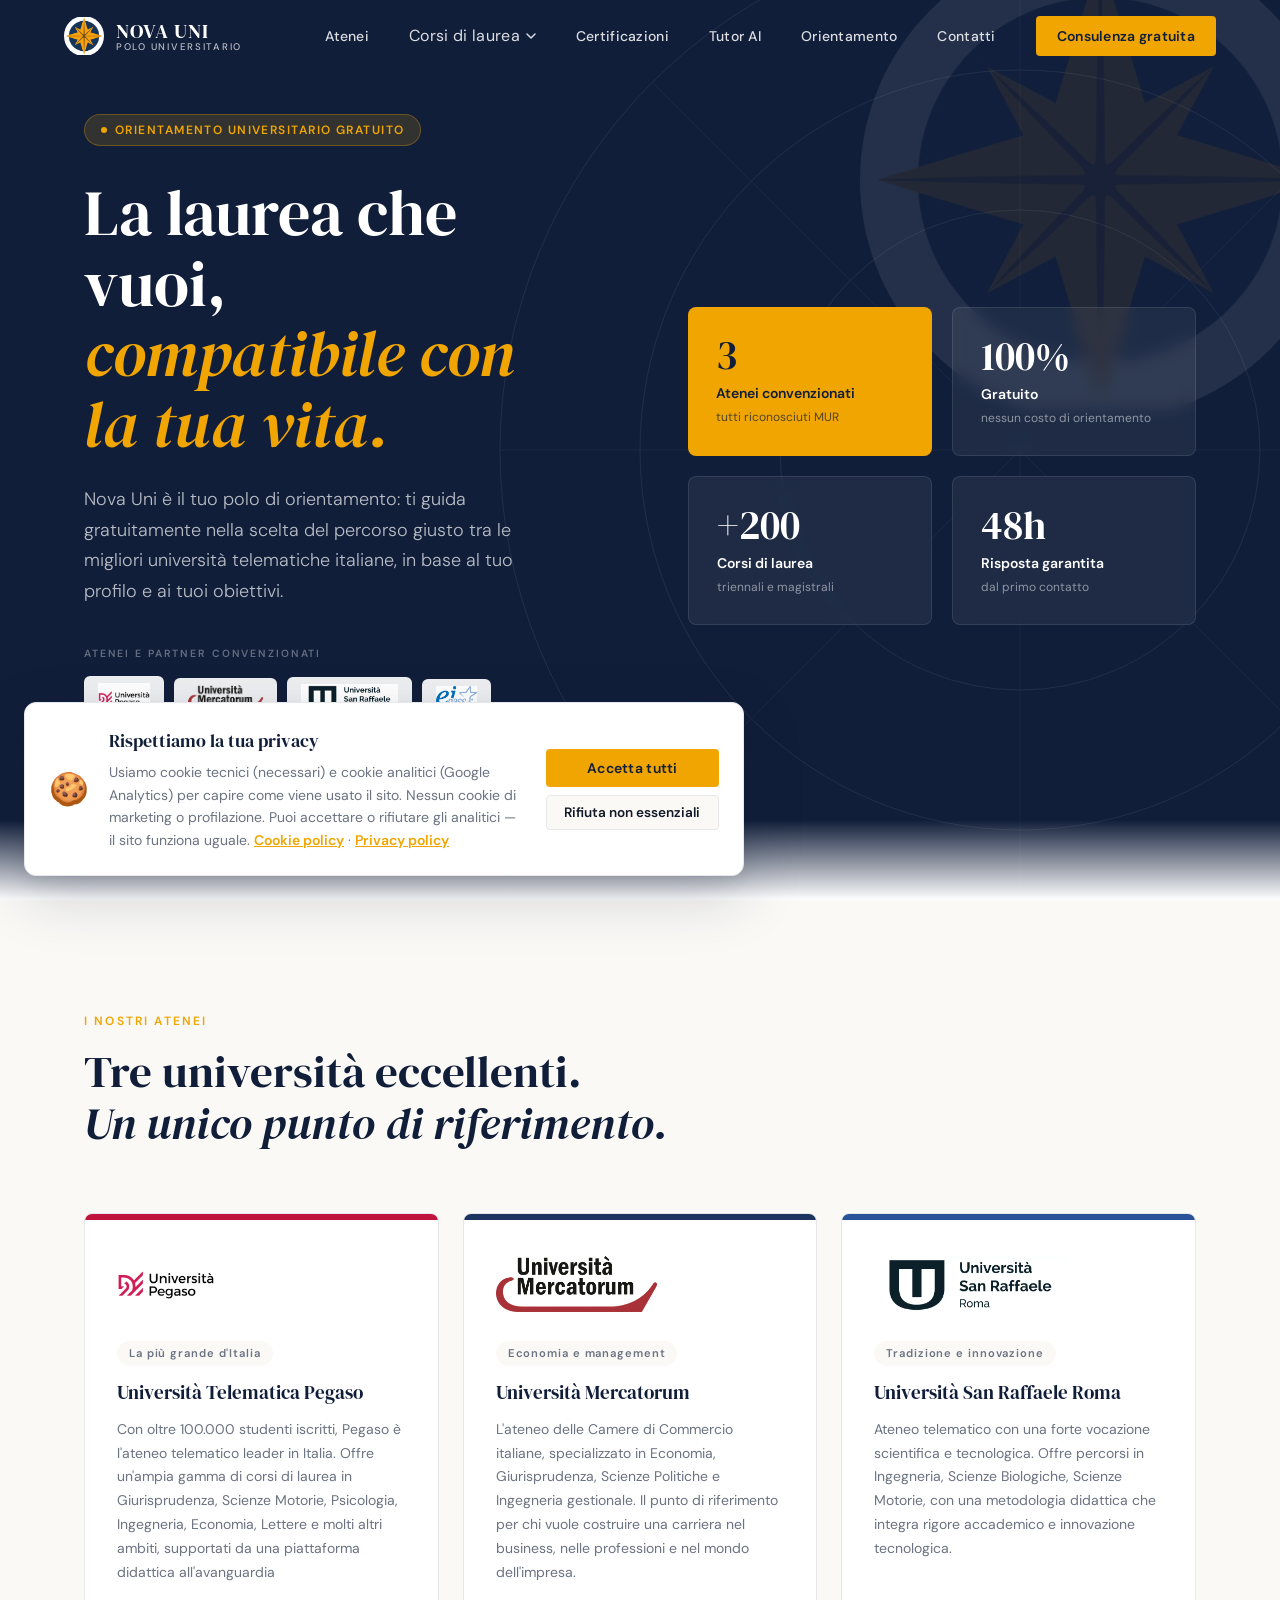
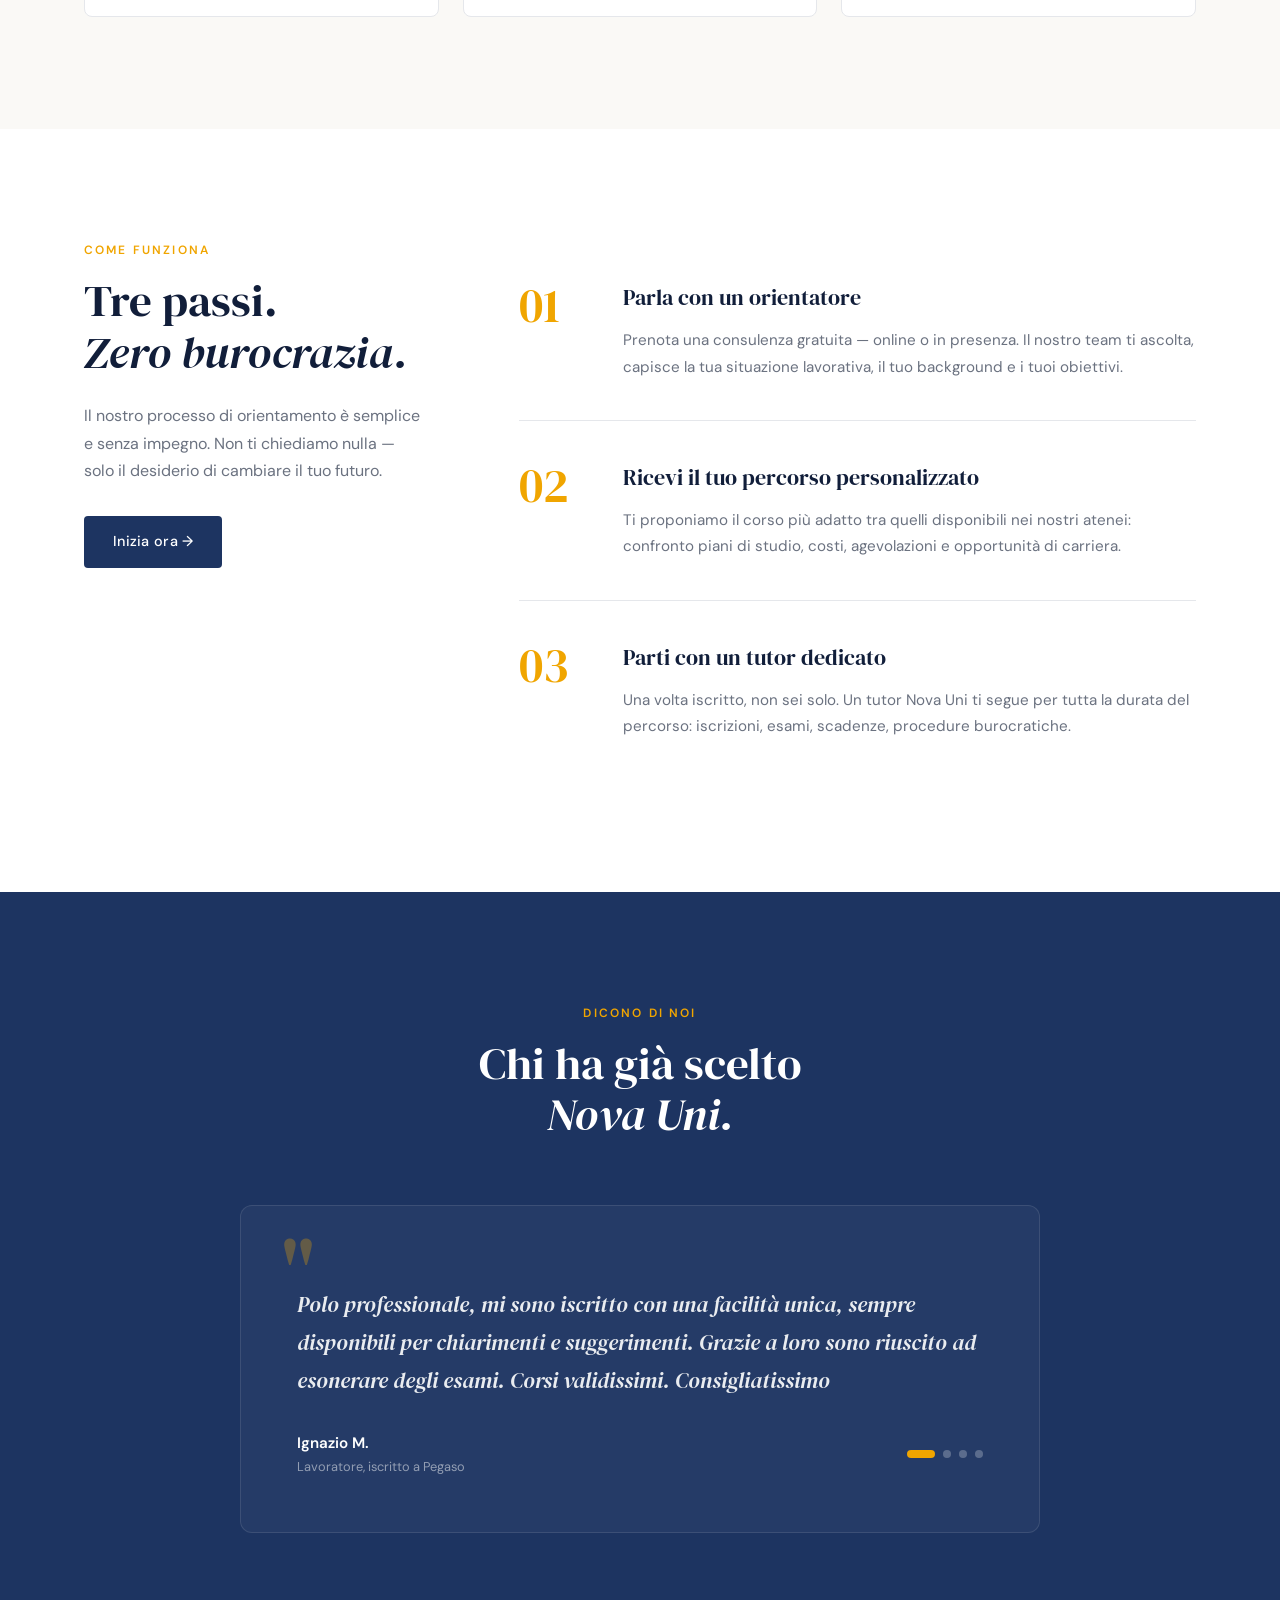
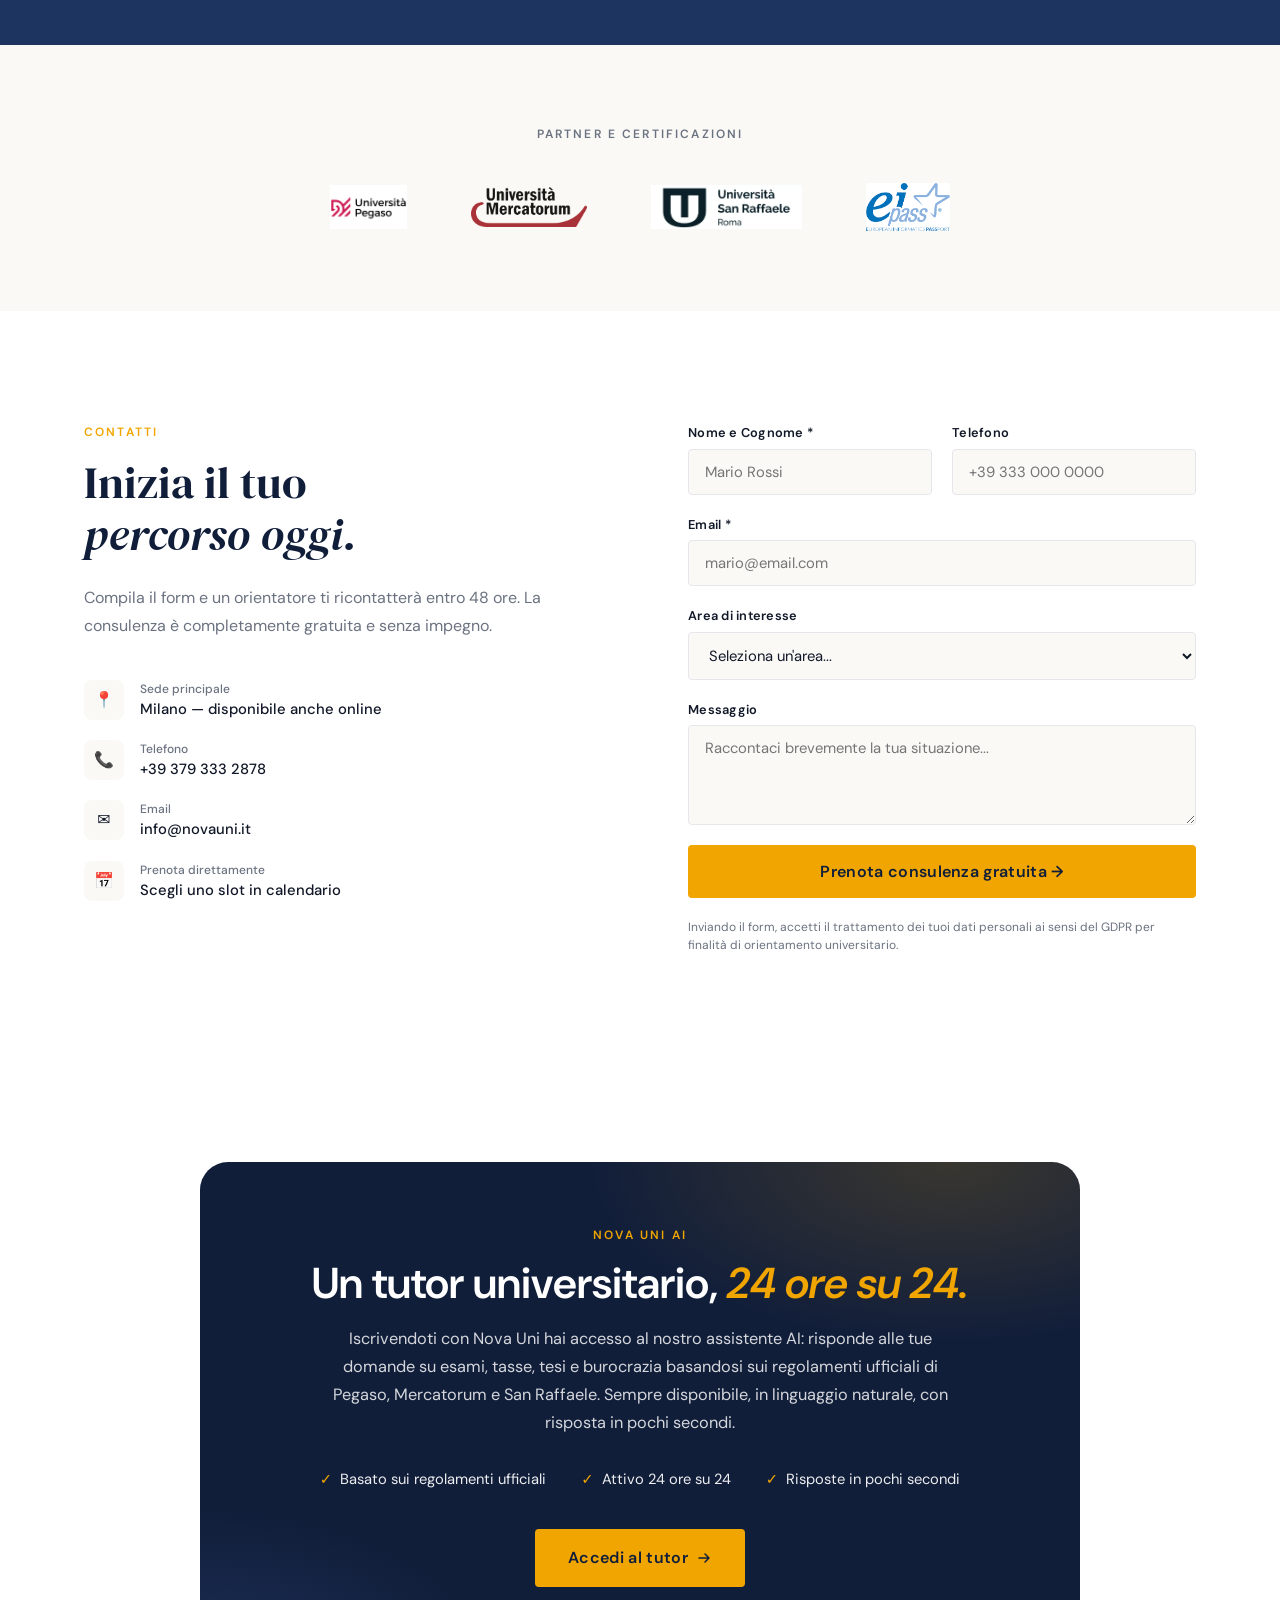
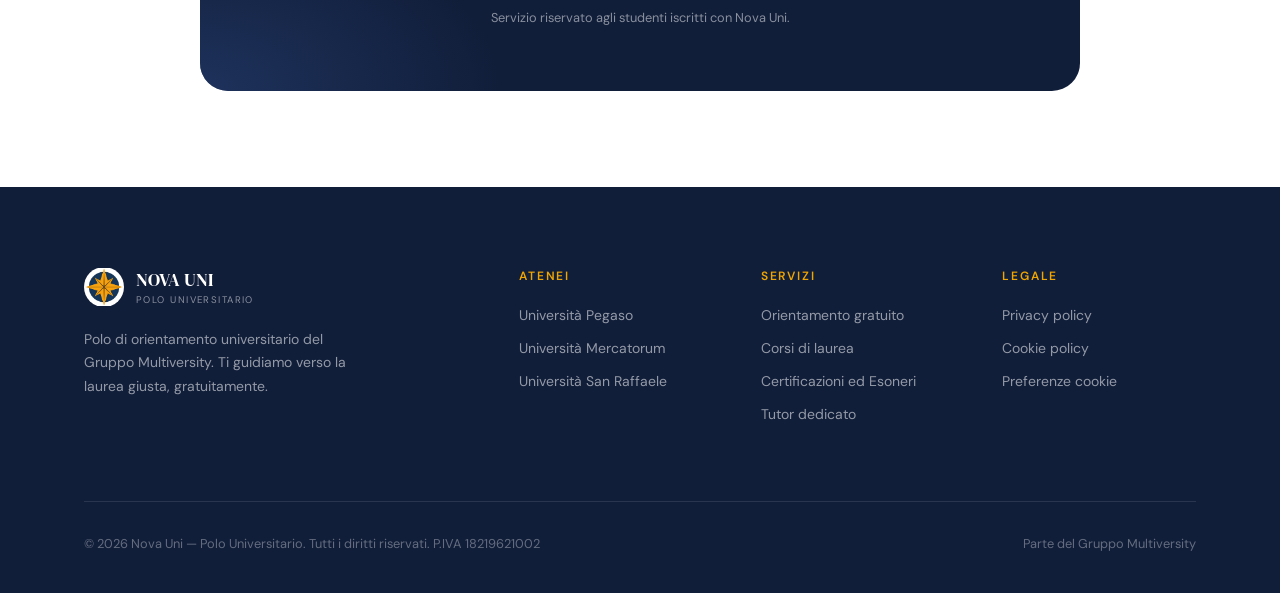
==== index.html @ 5a4e7ea3 "Add files via upload" ====
<!DOCTYPE html>
<html lang="it">
<head>
  <meta charset="UTF-8">
  <meta name="viewport" content="width=device-width, initial-scale=1.0">
  <title>Nova Uni — Polo Universitario | Orientamento Pegaso, Mercatorum, San Raffaele</title>
  <meta name="description" content="Nova Uni è il polo di orientamento universitario gratuito per le università telematiche del gruppo Multiversity: Pegaso, Mercatorum, San Raffaele. Trova il corso di laurea adatto a te.">
  <meta name="keywords" content="orientamento universitario, università telematica, Pegaso, Mercatorum, San Raffaele, laurea online, Multiversity, Nova Uni">
  <meta name="author" content="Nova Uni">

  <meta property="og:title" content="Nova Uni — Polo Universitario">
  <meta property="og:description" content="Orientamento universitario gratuito per le università telematiche Pegaso, Mercatorum e San Raffaele.">
  <meta property="og:image" content="https://novauni.it/assets/logo-novauni.jpg">
  <meta property="og:url" content="https://novauni.it/">
  <meta property="og:type" content="website">
  <meta property="og:locale" content="it_IT">

  <meta name="twitter:card" content="summary_large_image">
  <meta name="twitter:title" content="Nova Uni — Polo Universitario">
  <meta name="twitter:description" content="Orientamento universitario gratuito per le università telematiche del gruppo Multiversity.">
  <meta name="twitter:image" content="https://novauni.it/assets/logo-novauni.jpg">

  <link rel="canonical" href="https://novauni.it/">
  <link rel="icon" type="image/jpeg" href="assets/logo-novauni.jpg">

  <link rel="preconnect" href="https://fonts.googleapis.com">
  <link rel="preconnect" href="https://fonts.gstatic.com" crossorigin>
  <link href="https://fonts.googleapis.com/css2?family=DM+Serif+Display:ital@0;1&family=DM+Sans:ital,opsz,wght@0,9..40,300;0,9..40,400;0,9..40,500;0,9..40,600;1,9..40,400&display=swap" rel="stylesheet">

  <link rel="stylesheet" href="css/style.css">

  <!-- Google Analytics 4 — Consent Mode v2 (default: tutto negato finché l'utente non accetta i cookie) -->
  <script async src="https://www.googletagmanager.com/gtag/js?id=G-ZYQ7B6HPRJ"></script>
  <script>
    window.dataLayer = window.dataLayer || [];
    function gtag(){dataLayer.push(arguments);}
    gtag('consent', 'default', {
      'ad_storage': 'denied',
      'ad_user_data': 'denied',
      'ad_personalization': 'denied',
      'analytics_storage': 'denied',
      'wait_for_update': 500
    });
    gtag('js', new Date());
    gtag('config', 'G-ZYQ7B6HPRJ', { anonymize_ip: true });
  </script>
</head>
<body>

<nav class="navbar" id="navbar" aria-label="Navigazione principale">
  <div class="navbar__inner">
    <a href="#" class="navbar__brand" aria-label="Nova Uni Home">
      <img src="assets/logo-novauni.jpg" alt="" class="navbar__logo">
      <div class="navbar__brand-text">
        <span class="navbar__title">NOVA UNI</span>
        <span class="navbar__subtitle">POLO UNIVERSITARIO</span>
      </div>
    </a>

    <button class="navbar__toggle" id="navbarToggle" aria-label="Apri menu" aria-expanded="false">
      <span></span><span></span><span></span>
    </button>

    <div class="navbar__menu" id="navbarMenu">
      <a href="index.html#atenei" class="navbar__link">Atenei</a>

      <div class="navbar__dropdown" id="navbarDropdown">
        <button class="navbar__link navbar__dropdown-trigger" type="button" aria-expanded="false" aria-haspopup="true">
          Corsi di laurea
          <svg width="10" height="6" viewBox="0 0 10 6" fill="none" aria-hidden="true"><path d="M1 1l4 4 4-4" stroke="currentColor" stroke-width="1.5" stroke-linecap="round" stroke-linejoin="round"/></svg>
        </button>
        <div class="navbar__dropdown-panel" role="menu">
          <div class="navbar__dropdown-cols">
            <div class="navbar__dropdown-col">
              <div class="navbar__dropdown-title">Per Ateneo</div>
              <a href="corsi.html?ateneo=pegaso" role="menuitem">Università Pegaso</a>
              <a href="corsi.html?ateneo=mercatorum" role="menuitem">Università Mercatorum</a>
              <a href="corsi.html?ateneo=sanraffaele" role="menuitem">Università San Raffaele</a>
            </div>
            <div class="navbar__dropdown-col">
              <div class="navbar__dropdown-title">Per Livello</div>
              <a href="corsi.html?livello=triennale" role="menuitem">Lauree Triennali</a>
              <a href="corsi.html?livello=magistrale" role="menuitem">Lauree Magistrali</a>
            </div>
          </div>
          <a href="corsi.html" class="navbar__dropdown-all" role="menuitem">Vedi tutti i corsi →</a>
        </div>
      </div>

      <a href="certificazioni.html" class="navbar__link">Certificazioni</a>
      <a href="https://ai.novauni.it" target="_blank" rel="noopener" class="navbar__link">Tutor AI</a>
      <a href="index.html#come-funziona" class="navbar__link">Orientamento</a>
      <a href="index.html#contatti" class="navbar__link">Contatti</a>
      <a href="https://calendly.com/novauni-formazione/30min" target="_blank" rel="noopener" class="btn btn--gold btn--sm">Consulenza gratuita</a>
    </div>
  </div>
</nav>

<header class="hero">
  <svg class="hero__bg" viewBox="0 0 1440 900" preserveAspectRatio="xMidYMid slice" aria-hidden="true">
    <circle cx="1100" cy="450" r="520" fill="none" stroke="white" stroke-width="1"/>
    <circle cx="1100" cy="450" r="380" fill="none" stroke="white" stroke-width="1"/>
    <circle cx="1100" cy="450" r="240" fill="none" stroke="white" stroke-width="1"/>
    <line x1="1100" y1="0" x2="1100" y2="900" stroke="white" stroke-width="0.5"/>
    <line x1="580" y1="450" x2="1620" y2="450" stroke="white" stroke-width="0.5"/>
    <line x1="733" y1="83" x2="1467" y2="817" stroke="white" stroke-width="0.5"/>
    <line x1="733" y1="817" x2="1467" y2="83" stroke="white" stroke-width="0.5"/>
  </svg>

  <img src="assets/logo-novauni.jpg" alt="" class="hero__watermark" aria-hidden="true">

  <div class="hero__container">
    <div class="hero__left">
      <div class="hero__badge">
        <span class="hero__badge-dot"></span>
        <span>Orientamento Universitario Gratuito</span>
      </div>

      <h1 class="hero__title">
        La laurea che vuoi,<br>
        <em>compatibile con<br>la tua vita.</em>
      </h1>

      <p class="hero__description">
        Nova Uni è il tuo polo di orientamento: ti guida gratuitamente nella scelta del percorso giusto tra le migliori università telematiche italiane, in base al tuo profilo e ai tuoi obiettivi.
      </p>

      <div class="hero__partners">
        <div class="hero__partners-label">Atenei e partner convenzionati</div>
        <div class="hero__partners-list">
          <div class="hero__partner-card"><img src="assets/pegaso.jpg" alt="Università Pegaso" style="height:30px"></div>
          <div class="hero__partner-card"><img src="assets/mercatorum.png" alt="Università Mercatorum" style="height:26px"></div>
          <div class="hero__partner-card"><img src="assets/sanraffaele.png" alt="Università San Raffaele" style="height:28px"></div>
          <div class="hero__partner-card"><img src="assets/eipass.jpg" alt="EIPASS" style="height:24px"></div>
        </div>
      </div>

      <div class="hero__cta-row">
        <a href="https://calendly.com/novauni-formazione/30min" target="_blank" rel="noopener" class="btn btn--gold btn--lg">
          Prenota consulenza gratuita
          <svg width="16" height="16" viewBox="0 0 16 16" fill="none" aria-hidden="true"><path d="M3 8h10M9 4l4 4-4 4" stroke="currentColor" stroke-width="1.5" stroke-linecap="round" stroke-linejoin="round"/></svg>
        </a>
        <a href="#come-funziona" class="btn btn--outline btn--lg">Come funziona</a>
      </div>
    </div>

    <div class="hero__stats">
      <div class="stat stat--featured">
        <div class="stat__num">3</div>
        <div class="stat__label">Atenei convenzionati</div>
        <div class="stat__sub">tutti riconosciuti MUR</div>
      </div>
      <div class="stat">
        <div class="stat__num">100%</div>
        <div class="stat__label">Gratuito</div>
        <div class="stat__sub">nessun costo di orientamento</div>
      </div>
      <div class="stat">
        <div class="stat__num">+200</div>
        <div class="stat__label">Corsi di laurea</div>
        <div class="stat__sub">triennali e magistrali</div>
      </div>
      <div class="stat">
        <div class="stat__num">48h</div>
        <div class="stat__label">Risposta garantita</div>
        <div class="stat__sub">dal primo contatto</div>
      </div>
    </div>
  </div>

  <div class="hero__fade"></div>
</header>

<section class="atenei" id="atenei">
  <div class="container">
    <div class="section__head">
      <div class="section__eyebrow">I NOSTRI ATENEI</div>
      <h2 class="section__title">Tre università eccellenti.<br><em>Un unico punto di riferimento.</em></h2>
    </div>
    <div class="atenei__grid">
      <article class="ateneo-card">
        <div class="ateneo-card__bar" style="background:#c0143c"></div>
        <div class="ateneo-card__body">
          <div class="ateneo-card__logo"><img src="assets/pegaso.jpg" alt="Logo Università Pegaso"></div>
          <span class="ateneo-card__tag">La più grande d'Italia</span>
          <h3 class="ateneo-card__name">Università Telematica Pegaso</h3>
          <p class="ateneo-card__desc">Con oltre 100.000 studenti iscritti, Pegaso è l'ateneo telematico leader in Italia. Offre un'ampia gamma di corsi di laurea in Giurisprudenza, Scienze Motorie, Psicologia, Ingegneria, Economia, Lettere e molti altri ambiti, supportati da una piattaforma didattica all'avanguardia</p>
        </div>
      </article>

      <article class="ateneo-card">
        <div class="ateneo-card__bar" style="background:#1d3461"></div>
        <div class="ateneo-card__body">
          <div class="ateneo-card__logo"><img src="assets/mercatorum.png" alt="Logo Università Mercatorum"></div>
          <span class="ateneo-card__tag">Economia e management</span>
          <h3 class="ateneo-card__name">Università Mercatorum</h3>
          <p class="ateneo-card__desc">L'ateneo delle Camere di Commercio italiane, specializzato in Economia, Giurisprudenza, Scienze Politiche e Ingegneria gestionale. Il punto di riferimento per chi vuole costruire una carriera nel business, nelle professioni e nel mondo dell'impresa.</p>
        </div>
      </article>

      <article class="ateneo-card">
        <div class="ateneo-card__bar" style="background:#2a5298"></div>
        <div class="ateneo-card__body">
          <div class="ateneo-card__logo"><img src="assets/sanraffaele.png" alt="Logo Università San Raffaele"></div>
          <span class="ateneo-card__tag">Tradizione e innovazione</span>
          <h3 class="ateneo-card__name">Università San Raffaele Roma</h3>
          <p class="ateneo-card__desc">Ateneo telematico con una forte vocazione scientifica e tecnologica. Offre percorsi in Ingegneria, Scienze Biologiche, Scienze Motorie, con una metodologia didattica che integra rigore accademico e innovazione tecnologica.</p>
        </div>
      </article>
    </div>
  </div>
</section>

<section class="how" id="come-funziona">
  <div class="container">
    <div class="how__grid">
      <div class="how__intro">
        <div class="section__eyebrow">COME FUNZIONA</div>
        <h2 class="section__title">Tre passi.<br><em>Zero burocrazia.</em></h2>
        <p class="how__lead">Il nostro processo di orientamento è semplice e senza impegno. Non ti chiediamo nulla — solo il desiderio di cambiare il tuo futuro.</p>
        <a href="https://calendly.com/novauni-formazione/30min" target="_blank" rel="noopener" class="btn btn--navy">Inizia ora →</a>
      </div>

      <div class="how__steps">
        <div class="how__step">
          <div class="how__step-num">01</div>
          <div class="how__step-body">
            <h3 class="how__step-title">Parla con un orientatore</h3>
            <p class="how__step-desc">Prenota una consulenza gratuita — online o in presenza. Il nostro team ti ascolta, capisce la tua situazione lavorativa, il tuo background e i tuoi obiettivi.</p>
          </div>
        </div>
        <div class="how__step">
          <div class="how__step-num">02</div>
          <div class="how__step-body">
            <h3 class="how__step-title">Ricevi il tuo percorso personalizzato</h3>
            <p class="how__step-desc">Ti proponiamo il corso più adatto tra quelli disponibili nei nostri atenei: confronto piani di studio, costi, agevolazioni e opportunità di carriera.</p>
          </div>
        </div>
        <div class="how__step">
          <div class="how__step-num">03</div>
          <div class="how__step-body">
            <h3 class="how__step-title">Parti con un tutor dedicato</h3>
            <p class="how__step-desc">Una volta iscritto, non sei solo. Un tutor Nova Uni ti segue per tutta la durata del percorso: iscrizioni, esami, scadenze, procedure burocratiche.</p>
          </div>
        </div>
      </div>
    </div>
  </div>
</section>

<section class="testimonials">
  <div class="container">
    <div class="section__head section__head--center">
      <div class="section__eyebrow">DICONO DI NOI</div>
      <h2 class="section__title section__title--light">Chi ha già scelto<br><em>Nova Uni.</em></h2>
    </div>

    <div class="testimonial" id="testimonial">
      <div class="testimonial__quote">"</div>
      <p class="testimonial__text" id="testiText">Polo professionale, mi sono iscritto con una facilità unica, sempre disponibili per chiarimenti e suggerimenti. Grazie a loro sono riuscito ad esonerare degli esami. Corsi validissimi. Consigliatissimo</p>
      <div class="testimonial__footer">
        <div>
          <div class="testimonial__author" id="testiAuthor">Ignazio M.</div>
          <div class="testimonial__role" id="testiRole">Lavoratore, iscritto a Pegaso</div>
        </div>
        <div class="testimonial__dots" id="testiDots">
          <button class="testimonial__dot testimonial__dot--active" data-idx="0" aria-label="Testimonianza 1"></button>
          <button class="testimonial__dot" data-idx="1" aria-label="Testimonianza 2"></button>
          <button class="testimonial__dot" data-idx="2" aria-label="Testimonianza 3"></button>
          <button class="testimonial__dot" data-idx="3" aria-label="Testimonianza 4"></button>
        </div>
      </div>
    </div>
  </div>
</section>

<section class="partners">
  <div class="container">
    <div class="partners__label">PARTNER E CERTIFICAZIONI</div>
    <div class="partners__list">
      <div class="partners__item"><img src="assets/pegaso.jpg" alt="Università Pegaso" style="height:44px"></div>
      <div class="partners__item"><img src="assets/mercatorum.png" alt="Università Mercatorum" style="height:40px"></div>
      <div class="partners__item"><img src="assets/sanraffaele.png" alt="Università San Raffaele" style="height:44px"></div>
      <div class="partners__item"><img src="assets/eipass.jpg" alt="EIPASS" style="height:48px"></div>
    </div>
  </div>
</section>

<section class="contact" id="contatti">
  <div class="container">
    <div class="contact__grid">
      <div class="contact__info">
        <div class="section__eyebrow">CONTATTI</div>
        <h2 class="section__title">Inizia il tuo<br><em>percorso oggi.</em></h2>
        <p class="contact__lead">Compila il form e un orientatore ti ricontatterà entro 48 ore. La consulenza è completamente gratuita e senza impegno.</p>

        <div class="contact__items">
          <div class="contact__item">
            <div class="contact__icon">📍</div>
            <div>
              <div class="contact__item-label">Sede principale</div>
              <div class="contact__item-val">Milano — disponibile anche online</div>
            </div>
          </div>
          <div class="contact__item">
            <div class="contact__icon">📞</div>
            <div>
              <div class="contact__item-label">Telefono</div>
              <div class="contact__item-val">+39 379 333 2878</div>
            </div>
          </div>
          <div class="contact__item">
            <div class="contact__icon">✉️</div>
            <div>
              <div class="contact__item-label">Email</div>
              <div class="contact__item-val"><a href="mailto:info@novauni.it">info@novauni.it</a></div>
            </div>
          </div>
          <div class="contact__item">
            <div class="contact__icon">📅</div>
            <div>
              <div class="contact__item-label">Prenota direttamente</div>
              <div class="contact__item-val"><a href="https://calendly.com/novauni-formazione/30min" target="_blank" rel="noopener">Scegli uno slot in calendario</a></div>
            </div>
          </div>
        </div>
      </div>

      <div class="contact__form-wrap">
        <form id="contactForm" class="form" action="https://api.web3forms.com/submit" method="POST">
          <input type="hidden" name="access_key" value="ffd75ed9-3d93-484d-8637-f103afc93074">
          <input type="hidden" name="subject" value="Nuova richiesta orientamento — novauni.it">
          <input type="hidden" name="from_name" value="Sito Nova Uni">
          <input type="checkbox" name="botcheck" style="display:none" tabindex="-1" autocomplete="off">

          <div class="form__row">
            <div class="form__field">
              <label class="form__label" for="f-nome">Nome e Cognome *</label>
              <input id="f-nome" class="form__input" type="text" name="nome" required placeholder="Mario Rossi">
            </div>
            <div class="form__field">
              <label class="form__label" for="f-tel">Telefono</label>
              <input id="f-tel" class="form__input" type="tel" name="telefono" placeholder="+39 333 000 0000">
            </div>
          </div>

          <div class="form__field">
            <label class="form__label" for="f-email">Email *</label>
            <input id="f-email" class="form__input" type="email" name="email" required placeholder="mario@email.com">
          </div>

          <div class="form__field">
            <label class="form__label" for="f-area">Area di interesse</label>
            <select id="f-area" class="form__input" name="area_interesse">
              <option value="">Seleziona un'area...</option>
              <option>Giurisprudenza</option>
              <option>Economia e Management</option>
              <option>Psicologia</option>
              <option>Scienze Motorie</option>
              <option>Ingegneria</option>
              <option>Scienze dell'Educazione</option>
              <option>Non ho ancora deciso</option>
            </select>
          </div>

          <div class="form__field">
            <label class="form__label" for="f-msg">Messaggio</label>
            <textarea id="f-msg" class="form__input form__textarea" name="messaggio" placeholder="Raccontaci brevemente la tua situazione..."></textarea>
          </div>

          <button type="submit" class="form__submit btn btn--gold btn--lg" id="formSubmit">
            <span class="form__submit-label">Prenota consulenza gratuita →</span>
            <span class="form__submit-spinner" hidden>Invio in corso...</span>
          </button>

          <p class="form__legal">Inviando il form, accetti il trattamento dei tuoi dati personali ai sensi del GDPR per finalità di orientamento universitario.</p>
        </form>

        <div class="form__success" id="formSuccess" hidden>
          <div class="form__success-icon">✓</div>
          <h3 class="form__success-title">Richiesta inviata!</h3>
          <p class="form__success-text">Ti contatteremo entro 48 ore lavorative per fissare la tua consulenza gratuita.</p>
        </div>

        <div class="form__error" id="formError" hidden>
          <p>Si è verificato un problema nell'invio. Riprova oppure scrivici a <a href="mailto:info@novauni.it">info@novauni.it</a>.</p>
        </div>
      </div>
    </div>
  </div>
</section>

<!-- ===== Sezione Tutor AI ===== -->
<style>
  .ai-tutor { padding: 6rem 0; background: var(--white); }
  .ai-tutor__box {
    background: var(--navy-dark);
    border-radius: 28px;
    padding: 4rem 3rem;
    text-align: center;
    color: #fff;
    max-width: 880px;
    margin: 0 auto;
    position: relative;
    overflow: hidden;
  }
  .ai-tutor__box::before {
    content: "";
    position: absolute; inset: 0;
    background:
      radial-gradient(600px 300px at 85% 0%, rgba(240,165,0,0.18), transparent 60%),
      radial-gradient(500px 300px at 0% 100%, rgba(38,63,114,0.6), transparent 60%);
    pointer-events: none;
  }
  .ai-tutor__box > * { position: relative; z-index: 1; }
  .ai-tutor__box .section__eyebrow { color: var(--gold); }
  .ai-tutor__title {
    font-size: clamp(1.9rem, 4vw, 2.7rem);
    line-height: 1.1;
    margin: 0.6rem 0 1.1rem;
    color: #fff;
    font-weight: 600;
  }
  .ai-tutor__title em { color: var(--gold); font-style: italic; }
  .ai-tutor__lead {
    color: rgba(255,255,255,0.82);
    max-width: 620px;
    margin: 0 auto 2rem;
    line-height: 1.7;
    font-size: 1.02rem;
  }
  .ai-tutor__features {
    display: flex; gap: 1.2rem 2.2rem;
    justify-content: center; flex-wrap: wrap;
    margin-bottom: 2.4rem;
  }
  .ai-tutor__feature {
    color: rgba(255,255,255,0.92);
    font-size: 0.92rem;
    display: inline-flex; align-items: center; gap: 0.5rem;
  }
  .ai-tutor__feature span { color: var(--gold); font-weight: 700; }
  .ai-tutor__note { margin-top: 1.3rem; font-size: 0.8rem; color: rgba(255,255,255,0.5); }
  @media (max-width: 600px) {
    .ai-tutor { padding: 4rem 0; }
    .ai-tutor__box { padding: 2.6rem 1.5rem; }
  }
</style>
<section class="ai-tutor" id="tutor-ai">
  <div class="container">
    <div class="ai-tutor__box">
      <div class="section__eyebrow">NOVA UNI AI</div>
      <h2 class="ai-tutor__title">Un tutor universitario, <em>24 ore su 24.</em></h2>
      <p class="ai-tutor__lead">
        Iscrivendoti con Nova Uni hai accesso al nostro assistente AI: risponde alle tue domande
        su esami, tasse, tesi e burocrazia basandosi sui regolamenti ufficiali di Pegaso,
        Mercatorum e San Raffaele. Sempre disponibile, in linguaggio naturale, con risposta in pochi secondi.
      </p>
      <div class="ai-tutor__features">
        <div class="ai-tutor__feature"><span>✓</span> Basato sui regolamenti ufficiali</div>
        <div class="ai-tutor__feature"><span>✓</span> Attivo 24 ore su 24</div>
        <div class="ai-tutor__feature"><span>✓</span> Risposte in pochi secondi</div>
      </div>
      <a href="https://ai.novauni.it" target="_blank" rel="noopener" class="btn btn--gold btn--lg">
        Accedi al tutor
        <svg width="16" height="16" viewBox="0 0 16 16" fill="none" aria-hidden="true"><path d="M3 8h10M9 4l4 4-4 4" stroke="currentColor" stroke-width="1.5" stroke-linecap="round" stroke-linejoin="round"/></svg>
      </a>
      <p class="ai-tutor__note">Servizio riservato agli studenti iscritti con Nova Uni.</p>
    </div>
  </div>
</section>

<footer class="footer">
  <div class="container">
    <div class="footer__grid">
      <div class="footer__brand">
        <div class="footer__brand-row">
          <img src="assets/logo-novauni.jpg" alt="" class="footer__logo">
          <div>
            <div class="footer__brand-title">NOVA UNI</div>
            <div class="footer__brand-sub">POLO UNIVERSITARIO</div>
          </div>
        </div>
        <p class="footer__tagline">Polo di orientamento universitario del Gruppo Multiversity. Ti guidiamo verso la laurea giusta, gratuitamente.</p>
      </div>

      <div class="footer__col">
        <div class="footer__col-title">Atenei</div>
        <a href="#" class="footer__link">Università Pegaso</a>
        <a href="#" class="footer__link">Università Mercatorum</a>
        <a href="#" class="footer__link">Università San Raffaele</a>
      </div>

      <div class="footer__col">
        <div class="footer__col-title">Servizi</div>
        <a href="#come-funziona" class="footer__link">Orientamento gratuito</a>
        <a href="corsi.html" class="footer__link">Corsi di laurea</a>
        <a href="certificazioni.html" class="footer__link">Certificazioni ed Esoneri</a>
        <a href="#come-funziona" class="footer__link">Tutor dedicato</a>
      </div>

      <div class="footer__col">
        <div class="footer__col-title">Legale</div>
        <a href="privacy.html" class="footer__link">Privacy policy</a>
        <a href="cookie.html" class="footer__link">Cookie policy</a>
        <a href="#" class="footer__link" data-cc-open>Preferenze cookie</a>
      </div>
    </div>

    <div class="footer__bottom">
      <p>© 2026 Nova Uni — Polo Universitario. Tutti i diritti riservati. P.IVA 18219621002</p>
      <p>Parte del Gruppo Multiversity</p>
    </div>
  </div>
</footer>

<!-- Cookie Banner -->
<div class="cookie-banner" id="cookieBanner" hidden>
  <div class="cookie-banner__inner">
    <div class="cookie-banner__icon" aria-hidden="true">🍪</div>
    <div class="cookie-banner__content">
      <h3>Rispettiamo la tua privacy</h3>
      <p>Usiamo cookie tecnici (necessari) e cookie analitici (Google Analytics) per capire come viene usato il sito. Nessun cookie di marketing o profilazione. Puoi accettare o rifiutare gli analitici — il sito funziona uguale. <a href="cookie.html">Cookie policy</a> · <a href="privacy.html">Privacy policy</a></p>
    </div>
    <div class="cookie-banner__actions">
      <button class="btn btn--gold btn--sm" id="cc-accept" type="button">Accetta tutti</button>
      <button class="cc-btn-reject" id="cc-reject" type="button">Rifiuta non essenziali</button>
    </div>
  </div>
</div>

<a href="https://wa.me/393793332878" target="_blank" rel="noopener" class="whatsapp-fab" aria-label="Scrivici su WhatsApp">
  <svg viewBox="0 0 32 32" width="30" height="30" fill="currentColor" aria-hidden="true">
    <path d="M16.001 3C9.373 3 4 8.373 4 15c0 2.354.682 4.547 1.85 6.395L4 28l6.781-1.78A11.948 11.948 0 0 0 16 27c6.627 0 12-5.373 12-12S22.628 3 16.001 3zm0 21.818c-1.881 0-3.65-.516-5.166-1.41l-.37-.218-4.024 1.054 1.075-3.93-.241-.405A9.819 9.819 0 0 1 6.182 15c0-5.422 4.398-9.818 9.819-9.818 5.422 0 9.819 4.396 9.819 9.818s-4.397 9.818-9.819 9.818zm5.391-7.359c-.296-.148-1.749-.864-2.022-.964-.272-.099-.469-.149-.665.149-.198.296-.762.964-.935 1.163-.173.197-.346.222-.643.074-.296-.148-1.249-.461-2.378-1.467-.879-.784-1.471-1.751-1.643-2.047-.173-.297-.018-.457.13-.605.134-.133.296-.346.444-.519.148-.173.198-.296.297-.494.099-.198.05-.371-.025-.519-.074-.149-.665-1.604-.911-2.198-.241-.578-.487-.499-.665-.508l-.567-.011c-.198 0-.519.074-.79.371-.272.297-1.038 1.014-1.038 2.473 0 1.46 1.062 2.871 1.21 3.07.149.198 2.092 3.196 5.071 4.481 2.225.961 3.085.92 3.638.835.553-.087 1.749-.715 1.997-1.405.247-.69.247-1.282.173-1.405-.074-.124-.272-.198-.568-.346z"/>
  </svg>
  <span class="whatsapp-fab__label">Scrivici su WhatsApp</span>
</a>

<script src="js/cookie-consent.js"></script>
<script src="js/main.js"></script>
</body>
</html>
---- css/style.css ----
/* ==========================================================================
   Nova Uni — Polo Universitario
   ========================================================================== */

:root {
  --navy: #1d3461;
  --navy-dark: #111e3a;
  --navy-light: #263f72;
  --gold: #f0a500;
  --gold-light: #f7c44a;
  --cream: #faf9f6;
  --white: #ffffff;
  --text: #111827;
  --text-muted: #6b7280;
  --border: #e5e7eb;
  --serif: 'DM Serif Display', Georgia, serif;
  --sans: 'DM Sans', system-ui, -apple-system, sans-serif;
  --max-w: 1240px;
  --pad-x: clamp(1.5rem, 5vw, 4rem);
}

/* Reset */
*, *::before, *::after { box-sizing: border-box; margin: 0; padding: 0; }
html { scroll-behavior: smooth; }
body {
  font-family: var(--sans);
  background: var(--white);
  color: var(--text);
  -webkit-font-smoothing: antialiased;
  overflow-x: hidden;
  line-height: 1.5;
}
img { max-width: 100%; display: block; }
a { text-decoration: none; color: inherit; }
button { font-family: inherit; cursor: pointer; border: none; background: none; }

.container {
  max-width: var(--max-w);
  margin: 0 auto;
  padding: 0 var(--pad-x);
}

/* ==========================================================================
   Buttons
   ========================================================================== */
.btn {
  display: inline-flex;
  align-items: center;
  gap: 8px;
  border-radius: 4px;
  font-family: var(--sans);
  font-weight: 600;
  letter-spacing: 0.02em;
  transition: background 0.2s ease, transform 0.15s ease, color 0.2s ease, border-color 0.2s ease;
  cursor: pointer;
  border: 1px solid transparent;
}
.btn--sm { font-size: 0.875rem; padding: 0.55rem 1.25rem; }
.btn--lg { font-size: 1rem; padding: 1rem 2rem; }
.btn--gold { background: var(--gold); color: var(--navy-dark); }
.btn--gold:hover { background: var(--gold-light); transform: translateY(-1px); }
.btn--outline {
  border-color: rgba(255,255,255,0.3);
  color: rgba(255,255,255,0.85);
  font-weight: 400;
  padding: 1rem 1.75rem;
}
.btn--outline:hover { border-color: rgba(255,255,255,0.6); color: white; }
.btn--navy { background: var(--navy); color: white; padding: 0.875rem 1.75rem; font-size: 0.9rem; font-weight: 500; }
.btn--navy:hover { background: var(--navy-light); }

/* ==========================================================================
   Navbar
   ========================================================================== */
.navbar {
  position: fixed;
  top: 0; left: 0; right: 0;
  z-index: 100;
  background: transparent;
  transition: background 0.35s ease, border-color 0.35s ease, backdrop-filter 0.35s ease;
  padding: 0 var(--pad-x);
  border-bottom: 1px solid transparent;
}
.navbar.is-scrolled {
  background: rgba(255,255,255,0.97);
  backdrop-filter: blur(12px);
  -webkit-backdrop-filter: blur(12px);
  border-bottom-color: var(--border);
}
.navbar__inner {
  max-width: var(--max-w);
  margin: 0 auto;
  display: flex;
  align-items: center;
  justify-content: space-between;
  height: 72px;
}
.navbar__brand {
  display: flex;
  align-items: center;
  gap: 12px;
}
.navbar__logo {
  width: 40px; height: 40px;
  object-fit: contain;
  border-radius: 50%;
}
.navbar__brand-text {
  display: flex;
  flex-direction: column;
  line-height: 1.1;
}
.navbar__title {
  font-family: var(--serif);
  font-size: 1.25rem;
  color: white;
  letter-spacing: 0.05em;
  transition: color 0.35s ease;
}
.navbar__subtitle {
  font-family: var(--sans);
  font-size: 0.6rem;
  font-weight: 500;
  color: rgba(255,255,255,0.7);
  letter-spacing: 0.18em;
  text-transform: uppercase;
  transition: color 0.35s ease;
}
.navbar.is-scrolled .navbar__title { color: var(--navy); }
.navbar.is-scrolled .navbar__subtitle { color: var(--text-muted); }

.navbar__menu {
  display: flex;
  align-items: center;
  gap: 2.5rem;
}
.navbar__link {
  font-family: var(--sans);
  font-size: 0.875rem;
  font-weight: 500;
  color: rgba(255,255,255,0.85);
  letter-spacing: 0.02em;
  transition: color 0.2s ease;
}
.navbar__link:hover { color: var(--gold); }
.navbar.is-scrolled .navbar__link { color: var(--text); }
.navbar.is-scrolled .navbar__link:hover { color: var(--gold); }

.navbar__toggle {
  display: none;
  width: 40px; height: 40px;
  flex-direction: column;
  justify-content: center;
  align-items: center;
  gap: 5px;
}
.navbar__toggle span {
  display: block;
  width: 22px; height: 2px;
  background: white;
  transition: background 0.2s ease, transform 0.25s ease, opacity 0.25s ease;
}
.navbar.is-scrolled .navbar__toggle span { background: var(--navy-dark); }

/* ==========================================================================
   Hero
   ========================================================================== */
.hero {
  min-height: 100vh;
  background: var(--navy-dark);
  position: relative;
  overflow: hidden;
  display: flex;
  align-items: center;
}
.hero__bg {
  position: absolute;
  inset: 0;
  width: 100%; height: 100%;
  opacity: 0.07;
  pointer-events: none;
}
.hero__watermark {
  position: absolute;
  right: -60px;
  top: -60px;
  width: 480px; height: 480px;
  object-fit: contain;
  border-radius: 50%;
  opacity: 0.08;
  pointer-events: none;
}
.hero__container {
  max-width: var(--max-w);
  margin: 0 auto;
  padding: 6rem var(--pad-x) 4rem;
  position: relative;
  z-index: 2;
  display: grid;
  grid-template-columns: 1fr 1fr;
  gap: 6rem;
  align-items: center;
  width: 100%;
}
.hero__badge {
  display: inline-flex;
  align-items: center;
  gap: 8px;
  background: rgba(240,165,0,0.15);
  border: 1px solid rgba(240,165,0,0.3);
  border-radius: 100px;
  padding: 0.4rem 1rem;
  margin-bottom: 2rem;
  font-family: var(--sans);
  font-size: 0.75rem;
  font-weight: 600;
  color: var(--gold);
  letter-spacing: 0.12em;
  text-transform: uppercase;
}
.hero__badge-dot {
  width: 6px; height: 6px;
  border-radius: 50%;
  background: var(--gold);
}
.hero__title {
  font-family: var(--serif);
  font-size: clamp(2.8rem, 5vw, 4.2rem);
  font-weight: 400;
  color: white;
  line-height: 1.1;
  margin-bottom: 1.5rem;
}
.hero__title em { color: var(--gold); }
.hero__description {
  font-family: var(--sans);
  font-size: 1.125rem;
  font-weight: 300;
  color: rgba(255,255,255,0.7);
  line-height: 1.7;
  max-width: 480px;
  margin-bottom: 2.5rem;
}
.hero__partners { margin-bottom: 2.5rem; }
.hero__partners-label {
  font-family: var(--sans);
  font-size: 0.65rem;
  font-weight: 600;
  color: rgba(255,255,255,0.35);
  letter-spacing: 0.18em;
  text-transform: uppercase;
  margin-bottom: 0.875rem;
}
.hero__partners-list {
  display: flex;
  align-items: center;
  gap: 0.625rem;
  flex-wrap: wrap;
}
.hero__partner-card {
  background: rgba(255,255,255,0.93);
  border-radius: 6px;
  padding: 0.45rem 0.875rem;
  display: flex;
  align-items: center;
}
.hero__partner-card img { object-fit: contain; }

.hero__cta-row {
  display: flex;
  gap: 1rem;
  flex-wrap: wrap;
}

.hero__stats {
  display: grid;
  grid-template-columns: 1fr 1fr;
  gap: 1.25rem;
}
.stat {
  background: rgba(255,255,255,0.06);
  border: 1px solid rgba(255,255,255,0.1);
  border-radius: 8px;
  padding: 1.75rem;
  backdrop-filter: blur(8px);
  -webkit-backdrop-filter: blur(8px);
}
.stat--featured {
  background: var(--gold);
  border: none;
}
.stat__num {
  font-family: var(--serif);
  font-size: 2.5rem;
  color: white;
  line-height: 1;
}
.stat__label {
  font-family: var(--sans);
  font-size: 0.875rem;
  font-weight: 600;
  color: white;
  margin-top: 8px;
  margin-bottom: 4px;
}
.stat__sub {
  font-family: var(--sans);
  font-size: 0.75rem;
  color: rgba(255,255,255,0.5);
}
.stat--featured .stat__num,
.stat--featured .stat__label { color: var(--navy-dark); }
.stat--featured .stat__sub { color: rgba(17,30,58,0.7); }

.hero__fade {
  position: absolute;
  bottom: 0; left: 0; right: 0;
  height: 80px;
  background: linear-gradient(to bottom, transparent, var(--white));
  z-index: 3;
  pointer-events: none;
}

/* ==========================================================================
   Section primitives
   ========================================================================== */
.section__head { margin-bottom: 4rem; }
.section__head--center { text-align: center; }
.section__eyebrow {
  font-family: var(--sans);
  font-size: 0.75rem;
  font-weight: 600;
  color: var(--gold);
  letter-spacing: 0.18em;
  text-transform: uppercase;
  margin-bottom: 1rem;
}
.section__title {
  font-family: var(--serif);
  font-size: clamp(2rem, 3.5vw, 3rem);
  font-weight: 400;
  color: var(--navy-dark);
  line-height: 1.15;
  max-width: 600px;
}
.section__head--center .section__title { margin-inline: auto; }
.section__title--light { color: white; }
.section__title em { color: inherit; }

/* ==========================================================================
   Atenei
   ========================================================================== */
.atenei {
  background: var(--cream);
  padding: 7rem 0;
}
.atenei__grid {
  display: grid;
  grid-template-columns: repeat(3, 1fr);
  gap: 1.5rem;
}
.ateneo-card {
  background: white;
  border-radius: 8px;
  border: 1px solid var(--border);
  overflow: hidden;
  transition: transform 0.25s ease, box-shadow 0.25s ease;
}
.ateneo-card:hover {
  transform: translateY(-4px);
  box-shadow: 0 12px 40px rgba(0,0,0,0.08);
}
.ateneo-card__bar { height: 6px; }
.ateneo-card__body { padding: 2rem; }
.ateneo-card__logo {
  height: 64px;
  display: flex;
  align-items: center;
  margin-bottom: 1.5rem;
}
.ateneo-card__logo img {
  max-height: 56px;
  max-width: 100%;
  object-fit: contain;
}
.ateneo-card__tag {
  display: inline-block;
  background: var(--cream);
  border-radius: 100px;
  padding: 0.25rem 0.75rem;
  font-family: var(--sans);
  font-size: 0.7rem;
  font-weight: 600;
  color: var(--text-muted);
  letter-spacing: 0.08em;
  margin-bottom: 0.875rem;
}
.ateneo-card__name {
  font-family: var(--serif);
  font-size: 1.2rem;
  font-weight: 400;
  color: var(--navy-dark);
  line-height: 1.25;
  margin-bottom: 0.875rem;
}
.ateneo-card__desc {
  font-family: var(--sans);
  font-size: 0.875rem;
  color: var(--text-muted);
  line-height: 1.7;
}

/* ==========================================================================
   Come Funziona
   ========================================================================== */
.how {
  background: var(--white);
  padding: 7rem 0;
}
.how__grid {
  display: grid;
  grid-template-columns: 1fr 2fr;
  gap: 6rem;
  align-items: start;
}
.how__intro { position: sticky; top: 6rem; }
.how__lead {
  font-family: var(--sans);
  font-size: 1rem;
  color: var(--text-muted);
  line-height: 1.7;
  margin: 1.5rem 0 2rem;
  max-width: 420px;
}
.how__steps {
  display: flex;
  flex-direction: column;
}
.how__step {
  display: grid;
  grid-template-columns: auto 1fr;
  gap: 2rem;
  padding: 2.5rem 0;
  border-bottom: 1px solid var(--border);
}
.how__step:last-child { border-bottom: none; }
.how__step-num {
  font-family: var(--serif);
  font-size: 3rem;
  color: var(--gold);
  line-height: 1;
  min-width: 72px;
}
.how__step-title {
  font-family: var(--serif);
  font-size: 1.4rem;
  font-weight: 400;
  color: var(--navy-dark);
  margin-bottom: 0.75rem;
}
.how__step-desc {
  font-family: var(--sans);
  font-size: 0.95rem;
  color: var(--text-muted);
  line-height: 1.75;
}

/* ==========================================================================
   Testimonials
   ========================================================================== */
.testimonials {
  background: var(--navy);
  padding: 7rem 0;
}
.testimonial {
  background: rgba(255,255,255,0.04);
  border: 1px solid rgba(255,255,255,0.1);
  border-radius: 12px;
  padding: 3.5rem;
  max-width: 800px;
  margin: 0 auto;
  position: relative;
}
.testimonial__quote {
  font-family: var(--serif);
  font-size: 5rem;
  color: var(--gold);
  opacity: 0.3;
  position: absolute;
  top: 1.5rem;
  left: 2.5rem;
  line-height: 1;
}
.testimonial__text {
  font-family: var(--serif);
  font-size: clamp(1.1rem, 2vw, 1.4rem);
  font-style: italic;
  color: rgba(255,255,255,0.9);
  line-height: 1.7;
  margin-bottom: 2rem;
  position: relative;
  z-index: 1;
  padding-top: 1.5rem;
}
.testimonial__footer {
  display: flex;
  align-items: center;
  justify-content: space-between;
  gap: 1rem;
  flex-wrap: wrap;
}
.testimonial__author {
  font-family: var(--sans);
  font-weight: 600;
  color: white;
  font-size: 0.95rem;
}
.testimonial__role {
  font-family: var(--sans);
  color: rgba(255,255,255,0.5);
  font-size: 0.8rem;
  margin-top: 2px;
}
.testimonial__dots {
  display: flex;
  gap: 8px;
}
.testimonial__dot {
  width: 8px; height: 8px;
  border-radius: 100px;
  background: rgba(255,255,255,0.25);
  transition: width 0.3s ease, background 0.3s ease;
  padding: 0;
}
.testimonial__dot--active {
  width: 28px;
  background: var(--gold);
}

/* ==========================================================================
   Partners
   ========================================================================== */
.partners {
  background: var(--cream);
  padding: 5rem 0;
}
.partners__label {
  font-family: var(--sans);
  font-size: 0.75rem;
  font-weight: 600;
  color: var(--text-muted);
  letter-spacing: 0.18em;
  text-transform: uppercase;
  text-align: center;
  margin-bottom: 2.5rem;
}
.partners__list {
  display: flex;
  align-items: center;
  justify-content: center;
  gap: 4rem;
  flex-wrap: wrap;
}
.partners__item img { object-fit: contain; }

/* ==========================================================================
   Contact
   ========================================================================== */
.contact {
  background: var(--white);
  padding: 7rem 0;
}
.contact__grid {
  display: grid;
  grid-template-columns: 1fr 1fr;
  gap: 6rem;
  align-items: start;
}
.contact__lead {
  font-family: var(--sans);
  font-size: 1rem;
  color: var(--text-muted);
  line-height: 1.75;
  margin: 1.5rem 0 2.5rem;
  max-width: 480px;
}
.contact__items {
  display: flex;
  flex-direction: column;
  gap: 1.25rem;
}
.contact__item {
  display: flex;
  gap: 1rem;
  align-items: flex-start;
}
.contact__icon {
  width: 40px; height: 40px;
  border-radius: 8px;
  background: var(--cream);
  display: flex;
  align-items: center;
  justify-content: center;
  font-size: 1rem;
  flex-shrink: 0;
}
.contact__item-label {
  font-family: var(--sans);
  font-size: 0.75rem;
  color: var(--text-muted);
  font-weight: 500;
}
.contact__item-val {
  font-family: var(--sans);
  font-size: 0.925rem;
  color: var(--text);
  font-weight: 500;
}
.contact__item-val a { transition: color 0.2s ease; }
.contact__item-val a:hover { color: var(--gold); }

/* ==========================================================================
   Form
   ========================================================================== */
.form {
  display: flex;
  flex-direction: column;
  gap: 1.25rem;
}
.form__row {
  display: grid;
  grid-template-columns: 1fr 1fr;
  gap: 1.25rem;
}
.form__field { display: flex; flex-direction: column; }
.form__label {
  font-family: var(--sans);
  font-size: 0.8rem;
  font-weight: 600;
  color: var(--text);
  margin-bottom: 0.4rem;
  letter-spacing: 0.02em;
}
.form__input {
  width: 100%;
  padding: 0.75rem 1rem;
  border: 1px solid var(--border);
  border-radius: 4px;
  font-family: var(--sans);
  font-size: 0.925rem;
  color: var(--text);
  background: var(--cream);
  outline: none;
  transition: border-color 0.2s ease, background 0.2s ease;
}
.form__input:focus {
  border-color: var(--gold);
  background: white;
}
.form__textarea {
  height: 100px;
  resize: vertical;
  font-family: inherit;
}
.form__submit {
  border: none;
  cursor: pointer;
  justify-content: center;
}
.form__submit[disabled] { opacity: 0.6; cursor: wait; }
.form__legal {
  font-family: var(--sans);
  font-size: 0.75rem;
  color: var(--text-muted);
  line-height: 1.5;
}
.form__success {
  background: var(--cream);
  border-radius: 12px;
  padding: 3rem;
  text-align: center;
}
.form__success-icon {
  font-size: 3rem;
  color: var(--gold);
  margin-bottom: 1rem;
}
.form__success-title {
  font-family: var(--serif);
  font-size: 1.75rem;
  font-weight: 400;
  color: var(--navy-dark);
  margin-bottom: 0.75rem;
}
.form__success-text {
  font-family: var(--sans);
  color: var(--text-muted);
  line-height: 1.6;
}
.form__error {
  background: #fef2f2;
  border: 1px solid #fecaca;
  border-radius: 8px;
  padding: 1rem 1.25rem;
  color: #991b1b;
  font-size: 0.875rem;
  margin-top: 1rem;
}
.form__error a { text-decoration: underline; }

/* ==========================================================================
   Footer
   ========================================================================== */
.footer {
  background: var(--navy-dark);
  color: white;
  padding: 5rem 0 2.5rem;
}
.footer__grid {
  display: grid;
  grid-template-columns: 2fr 1fr 1fr 1fr;
  gap: 3rem;
  margin-bottom: 4rem;
}
.footer__brand-row {
  display: flex;
  align-items: center;
  gap: 12px;
  margin-bottom: 1.25rem;
}
.footer__logo {
  width: 40px; height: 40px;
  border-radius: 50%;
  object-fit: contain;
}
.footer__brand-title {
  font-family: var(--serif);
  font-size: 1.1rem;
}
.footer__brand-sub {
  font-family: var(--sans);
  font-size: 0.6rem;
  color: rgba(255,255,255,0.5);
  letter-spacing: 0.15em;
  text-transform: uppercase;
}
.footer__tagline {
  font-family: var(--sans);
  font-size: 0.875rem;
  color: rgba(255,255,255,0.55);
  line-height: 1.7;
  max-width: 280px;
}
.footer__col {
  display: flex;
  flex-direction: column;
}
.footer__col-title {
  font-family: var(--sans);
  font-size: 0.75rem;
  font-weight: 600;
  color: var(--gold);
  letter-spacing: 0.15em;
  text-transform: uppercase;
  margin-bottom: 1.25rem;
}
.footer__link {
  font-family: var(--sans);
  font-size: 0.875rem;
  color: rgba(255,255,255,0.55);
  transition: color 0.2s ease;
  margin-bottom: 0.75rem;
}
.footer__link:hover { color: white; }
.footer__bottom {
  border-top: 1px solid rgba(255,255,255,0.1);
  padding-top: 2rem;
  display: flex;
  justify-content: space-between;
  align-items: center;
  flex-wrap: wrap;
  gap: 1rem;
  font-family: var(--sans);
  font-size: 0.8rem;
  color: rgba(255,255,255,0.35);
}

/* ==========================================================================
   Responsive — tablet
   ========================================================================== */
@media (max-width: 1024px) {
  .hero__container { gap: 3rem; }
  .atenei__grid { grid-template-columns: 1fr 1fr; }
  .how__grid { gap: 3rem; }
  .footer__grid { grid-template-columns: 1fr 1fr; }
}

/* ==========================================================================
   Responsive — mobile
   ========================================================================== */
@media (max-width: 768px) {
  .navbar__menu {
    position: absolute;
    top: 72px; left: 0; right: 0;
    flex-direction: column;
    align-items: stretch;
    gap: 0;
    background: white;
    border-bottom: 1px solid var(--border);
    padding: 1rem var(--pad-x) 1.5rem;
    transform: translateY(-110%);
    opacity: 0;
    pointer-events: none;
    transition: transform 0.3s ease, opacity 0.3s ease;
  }
  .navbar__menu.is-open {
    transform: translateY(0);
    opacity: 1;
    pointer-events: auto;
  }
  .navbar__menu .navbar__link {
    color: var(--text);
    padding: 0.875rem 0;
    font-size: 1rem;
    border-bottom: 1px solid var(--border);
  }
  .navbar__menu .btn { margin-top: 1rem; justify-content: center; }
  .navbar__toggle { display: flex; }

  .hero { min-height: auto; padding-bottom: 4rem; }
  .hero__container {
    grid-template-columns: 1fr;
    gap: 3rem;
    padding-top: 7rem;
  }
  .hero__watermark { width: 280px; height: 280px; right: -80px; top: -40px; }
  .hero__title { font-size: 2.5rem; }
  .hero__description { font-size: 1rem; }
  .hero__cta-row .btn { width: 100%; justify-content: center; }

  .atenei, .how, .testimonials, .partners, .contact { padding: 5rem 0; }
  .atenei__grid { grid-template-columns: 1fr; }

  .how__grid { grid-template-columns: 1fr; }
  .how__intro { position: static; }
  .how__step { grid-template-columns: 1fr; gap: 1rem; padding: 2rem 0; }
  .how__step-num { font-size: 2.5rem; min-width: 0; }

  .testimonial { padding: 2.5rem 1.5rem; }
  .testimonial__quote { left: 1rem; top: 0.5rem; font-size: 4rem; }
  .testimonial__footer { flex-direction: column; align-items: flex-start; }

  .partners__list { gap: 2rem; }

  .contact__grid { grid-template-columns: 1fr; gap: 3rem; }
  .form__row { grid-template-columns: 1fr; }

  .footer__grid { grid-template-columns: 1fr; gap: 2.5rem; }
  .footer__bottom { flex-direction: column; align-items: flex-start; }
}

@media (max-width: 480px) {
  .hero__stats { grid-template-columns: 1fr 1fr; }
  .stat { padding: 1.25rem; }
  .stat__num { font-size: 2rem; }
  .testimonial { padding: 2rem 1.25rem; }
}

/* ==========================================================================
   Navbar — variante "solid" per pagine non-home
   ========================================================================== */
.navbar--solid {
  background: rgba(255,255,255,0.97);
  backdrop-filter: blur(12px);
  -webkit-backdrop-filter: blur(12px);
  border-bottom-color: var(--border);
}
.navbar--solid .navbar__title { color: var(--navy); }
.navbar--solid .navbar__subtitle { color: var(--text-muted); }
.navbar--solid .navbar__link { color: var(--text); }
.navbar--solid .navbar__toggle span { background: var(--navy-dark); }

/* ==========================================================================
   Navbar — Dropdown "Corsi di laurea"
   ========================================================================== */
.navbar__dropdown { position: relative; }
.navbar__dropdown-trigger {
  display: inline-flex;
  align-items: center;
  gap: 6px;
  padding: 0;
  background: none;
  border: none;
  cursor: pointer;
  font: inherit;
}
.navbar__dropdown-trigger svg { transition: transform 0.2s ease; }
.navbar__dropdown.is-open .navbar__dropdown-trigger svg { transform: rotate(180deg); }

.navbar__dropdown-panel {
  position: absolute;
  top: calc(100% + 18px);
  right: 0;
  min-width: 460px;
  background: white;
  border: 1px solid var(--border);
  border-radius: 10px;
  box-shadow: 0 20px 50px rgba(17,30,58,0.15);
  padding: 1.5rem;
  opacity: 0;
  visibility: hidden;
  transform: translateY(-8px);
  transition: opacity 0.2s ease, transform 0.2s ease, visibility 0.2s;
  z-index: 110;
}
.navbar__dropdown.is-open .navbar__dropdown-panel {
  opacity: 1;
  visibility: visible;
  transform: translateY(0);
}
.navbar__dropdown-cols {
  display: grid;
  grid-template-columns: 1fr 1fr;
  gap: 2rem;
  padding-bottom: 1.25rem;
  border-bottom: 1px solid var(--border);
  margin-bottom: 1rem;
}
.navbar__dropdown-title {
  font-family: var(--sans);
  font-size: 0.7rem;
  font-weight: 600;
  color: var(--gold);
  letter-spacing: 0.15em;
  text-transform: uppercase;
  margin-bottom: 0.875rem;
}
.navbar__dropdown-col a {
  display: block;
  font-family: var(--sans);
  font-size: 0.9rem;
  color: var(--text);
  padding: 0.4rem 0;
  transition: color 0.15s ease, padding-left 0.15s ease;
}
.navbar__dropdown-col a:hover {
  color: var(--gold);
  padding-left: 4px;
}
.navbar__dropdown-all {
  display: block;
  font-family: var(--sans);
  font-size: 0.875rem;
  font-weight: 600;
  color: var(--navy);
  padding: 0.5rem 0;
  transition: color 0.15s ease, padding-left 0.15s ease;
}
.navbar__dropdown-all:hover { color: var(--gold); padding-left: 4px; }

/* ==========================================================================
   Page hero (pagine interne, no home)
   ========================================================================== */
.page-hero {
  background: linear-gradient(135deg, var(--navy-dark) 0%, var(--navy) 60%, var(--navy-light) 100%);
  color: white;
  padding: 9rem 0 5rem;
  position: relative;
  overflow: hidden;
}
.page-hero::after {
  content: '';
  position: absolute;
  right: -120px; top: 50%;
  transform: translateY(-50%);
  width: 500px; height: 500px;
  border-radius: 50%;
  border: 1px solid rgba(255,255,255,0.06);
  pointer-events: none;
}
.page-hero::before {
  content: '';
  position: absolute;
  right: 60px; top: 50%;
  transform: translateY(-50%);
  width: 280px; height: 280px;
  border-radius: 50%;
  border: 1px solid rgba(240,165,0,0.15);
  pointer-events: none;
}
.page-hero__inner { position: relative; z-index: 1; max-width: 720px; }
.page-hero__eyebrow { color: var(--gold); margin-bottom: 1rem; }
.page-hero__title {
  font-family: var(--serif);
  font-size: clamp(2.5rem, 5vw, 4rem);
  font-weight: 400;
  line-height: 1.1;
  margin-bottom: 1.25rem;
}
.page-hero__title em { color: var(--gold); }
.page-hero__lead {
  font-family: var(--sans);
  font-size: 1.05rem;
  color: rgba(255,255,255,0.75);
  line-height: 1.7;
  max-width: 600px;
  margin-bottom: 2.5rem;
}
.page-hero__stats {
  display: flex;
  gap: 2.5rem;
  flex-wrap: wrap;
}
.page-hero__stats > div {
  display: flex;
  flex-direction: column;
  border-left: 2px solid var(--gold);
  padding-left: 1rem;
}
.page-hero__stats strong {
  font-family: var(--serif);
  font-size: 2rem;
  font-weight: 400;
  line-height: 1;
}
.page-hero__stats span {
  font-family: var(--sans);
  font-size: 0.8rem;
  color: rgba(255,255,255,0.6);
  margin-top: 4px;
}

/* ==========================================================================
   Catalog (pagina /corsi)
   ========================================================================== */
.catalog {
  padding: 4rem 0 6rem;
  background: var(--cream);
  min-height: 60vh;
}
.catalog__layout {
  display: grid;
  grid-template-columns: 260px 1fr;
  gap: 3rem;
  align-items: start;
}
.catalog__filters {
  position: sticky;
  top: 96px;
  background: white;
  border: 1px solid var(--border);
  border-radius: 10px;
  padding: 1.5rem;
  max-height: calc(100vh - 120px);
  overflow-y: auto;
}
.catalog__filters-inner { display: flex; flex-direction: column; gap: 1.5rem; }

.filter-group { display: flex; flex-direction: column; gap: 0.5rem; }
.filter-group__title {
  font-family: var(--sans);
  font-size: 0.75rem;
  font-weight: 700;
  color: var(--navy-dark);
  text-transform: uppercase;
  letter-spacing: 0.12em;
  margin-bottom: 0.5rem;
  padding-bottom: 0.5rem;
  border-bottom: 1px solid var(--border);
}
.filter-option {
  display: flex;
  align-items: center;
  gap: 0.5rem;
  cursor: pointer;
  padding: 0.25rem 0;
  font-family: var(--sans);
  font-size: 0.875rem;
  color: var(--text);
  transition: color 0.15s ease;
}
.filter-option:hover { color: var(--gold); }
.filter-option input[type="radio"] {
  appearance: none;
  -webkit-appearance: none;
  width: 16px; height: 16px;
  border: 2px solid var(--border);
  border-radius: 50%;
  position: relative;
  cursor: pointer;
  flex-shrink: 0;
  transition: border-color 0.15s ease;
}
.filter-option input[type="radio"]:checked {
  border-color: var(--gold);
}
.filter-option input[type="radio"]:checked::after {
  content: '';
  position: absolute;
  inset: 2px;
  border-radius: 50%;
  background: var(--gold);
}
.filter-option input[type="radio"]:checked + span {
  font-weight: 600;
  color: var(--navy-dark);
}

.catalog__reset {
  margin-top: 0.5rem;
  padding: 0.625rem 1rem;
  background: var(--cream);
  border: 1px solid var(--border);
  border-radius: 6px;
  font-family: var(--sans);
  font-size: 0.85rem;
  font-weight: 500;
  color: var(--text);
  cursor: pointer;
  transition: background 0.15s ease, border-color 0.15s ease;
}
.catalog__reset:hover { background: white; border-color: var(--gold); color: var(--gold); }

.catalog__filters-toggle {
  display: none;
  align-items: center;
  gap: 0.5rem;
  background: white;
  border: 1px solid var(--border);
  border-radius: 6px;
  padding: 0.625rem 1rem;
  font-family: var(--sans);
  font-size: 0.875rem;
  font-weight: 600;
  color: var(--navy-dark);
  margin-bottom: 1rem;
  cursor: pointer;
}
.catalog__filters-toggle-count {
  background: var(--gold);
  color: var(--navy-dark);
  border-radius: 100px;
  padding: 0 0.5rem;
  font-size: 0.7rem;
  margin-left: 0.25rem;
}

.catalog__main { min-width: 0; }

.catalog__toolbar {
  display: flex;
  gap: 1rem;
  align-items: center;
  margin-bottom: 1.5rem;
  flex-wrap: wrap;
}
.catalog__search {
  flex: 1;
  min-width: 220px;
  position: relative;
  display: flex;
  align-items: center;
}
.catalog__search svg {
  position: absolute;
  left: 14px;
  color: var(--text-muted);
  pointer-events: none;
}
.catalog__search input {
  width: 100%;
  padding: 0.75rem 1rem 0.75rem 2.5rem;
  border: 1px solid var(--border);
  border-radius: 8px;
  font-family: var(--sans);
  font-size: 0.925rem;
  background: white;
  outline: none;
  transition: border-color 0.2s ease, box-shadow 0.2s ease;
}
.catalog__search input:focus {
  border-color: var(--gold);
  box-shadow: 0 0 0 3px rgba(240,165,0,0.15);
}
.catalog__count {
  font-family: var(--sans);
  font-size: 0.875rem;
  color: var(--text-muted);
  font-weight: 500;
  white-space: nowrap;
}

/* Course cards grid */
.catalog__grid {
  display: grid;
  grid-template-columns: repeat(3, 1fr);
  gap: 1.5rem;
}
.course-card {
  background: white;
  border: 1px solid var(--border);
  border-radius: 12px;
  overflow: hidden;
  display: flex;
  flex-direction: column;
  transition: transform 0.25s ease, box-shadow 0.25s ease, border-color 0.25s ease;
}
.course-card.is-hidden { display: none; }
.course-card:hover {
  transform: translateY(-3px);
  box-shadow: 0 12px 32px rgba(17,30,58,0.10);
  border-color: var(--gold);
}

.course-card__media {
  position: relative;
  aspect-ratio: 16 / 10;
  background: linear-gradient(135deg, var(--navy-dark), var(--navy-light));
  overflow: hidden;
}
.course-card__media img {
  width: 100%;
  height: 100%;
  object-fit: cover;
  display: block;
}
/* Fallback gradient overlay quando immagine manca/fallisce */
.course-card__media::before {
  content: '';
  position: absolute;
  inset: 0;
  background: linear-gradient(135deg, rgba(17,30,58,0.7), rgba(38,63,114,0.5));
  z-index: 0;
}
.course-card__media img { position: relative; z-index: 1; }

.course-card__ateneo {
  position: absolute;
  top: 12px;
  left: 12px;
  z-index: 3;
  background: white;
  border-radius: 6px;
  padding: 6px 10px;
  display: flex;
  align-items: center;
  box-shadow: 0 2px 8px rgba(0,0,0,0.1);
}
.course-card__ateneo img {
  height: 22px;
  width: auto;
  object-fit: contain;
}
.course-card__ateneo--pegaso { border-top: 3px solid #c0143c; }
.course-card__ateneo--mercatorum { border-top: 3px solid var(--navy); }
.course-card__ateneo--sanraffaele { border-top: 3px solid #2a5298; }

.course-card__chips {
  position: absolute;
  bottom: 12px;
  left: 12px;
  z-index: 3;
  display: flex;
  gap: 6px;
  flex-wrap: wrap;
}
.course-card__chip {
  background: rgba(17,30,58,0.85);
  backdrop-filter: blur(6px);
  -webkit-backdrop-filter: blur(6px);
  color: white;
  font-family: var(--sans);
  font-size: 0.7rem;
  font-weight: 700;
  padding: 4px 10px;
  border-radius: 4px;
  letter-spacing: 0.05em;
  text-transform: uppercase;
}
.course-card__chip--ambito {
  background: var(--gold);
  color: var(--navy-dark);
}

.course-card__body {
  padding: 1.25rem;
  display: flex;
  flex-direction: column;
  gap: 1rem;
  flex: 1;
}
.course-card__title {
  font-family: var(--serif);
  font-size: 1.15rem;
  font-weight: 400;
  color: var(--navy-dark);
  line-height: 1.3;
  min-height: 3em;
}
.course-card__title small {
  font-size: 0.7em;
  color: var(--text-muted);
  font-style: italic;
}
.course-card__meta {
  display: flex;
  gap: 0.75rem;
  flex-wrap: wrap;
  list-style: none;
  font-family: var(--sans);
  font-size: 0.8rem;
  color: var(--text-muted);
}
.course-card__meta li {
  display: inline-flex;
  align-items: center;
  gap: 4px;
}
.course-card__meta li::before {
  content: '•';
  color: var(--border);
  margin-right: 4px;
}
.course-card__meta li:first-child::before { content: ''; margin: 0; }
.course-card__meta--ok { color: #16803c !important; font-weight: 600; }

.course-card__price {
  display: flex;
  align-items: baseline;
  gap: 0.5rem;
  padding-top: 0.75rem;
  border-top: 1px dashed var(--border);
  margin-top: auto;
}
.course-card__price span {
  font-family: var(--sans);
  font-size: 0.75rem;
  color: var(--text-muted);
}
.course-card__price strong {
  font-family: var(--serif);
  font-size: 1.4rem;
  font-weight: 400;
  color: var(--navy-dark);
}
.course-card__price strong small {
  font-size: 0.65em;
  color: var(--text-muted);
  font-family: var(--sans);
}

.btn--full { width: 100%; justify-content: center; }

/* Empty state */
.catalog__empty {
  grid-column: 1 / -1;
  text-align: center;
  padding: 4rem 1rem;
  background: white;
  border-radius: 12px;
  border: 1px solid var(--border);
}
.catalog__empty-icon { font-size: 3rem; margin-bottom: 1rem; }
.catalog__empty h3 {
  font-family: var(--serif);
  font-size: 1.5rem;
  font-weight: 400;
  color: var(--navy-dark);
  margin-bottom: 0.5rem;
}
.catalog__empty p {
  font-family: var(--sans);
  color: var(--text-muted);
  margin-bottom: 1.5rem;
}

/* CTA band fondo pagina /corsi */
.cta-band {
  background: var(--navy-dark);
  padding: 4rem 0;
  color: white;
}
.cta-band__inner {
  display: flex;
  align-items: center;
  justify-content: space-between;
  gap: 2rem;
  flex-wrap: wrap;
}
.cta-band__inner h2 {
  font-family: var(--serif);
  font-size: clamp(1.5rem, 2.5vw, 2rem);
  font-weight: 400;
  margin-bottom: 0.5rem;
}
.cta-band__inner p {
  font-family: var(--sans);
  color: rgba(255,255,255,0.7);
  max-width: 480px;
}

/* ==========================================================================
   Catalog responsive
   ========================================================================== */
@media (max-width: 1024px) {
  .catalog__layout { grid-template-columns: 220px 1fr; gap: 2rem; }
  .catalog__grid { grid-template-columns: repeat(2, 1fr); }
  .navbar__dropdown-panel { min-width: 380px; }
}

@media (max-width: 768px) {
  .page-hero { padding: 7rem 0 4rem; }
  .page-hero__stats { gap: 1.5rem; }

  .catalog { padding: 2rem 0 4rem; }
  .catalog__layout { grid-template-columns: 1fr; gap: 0; }
  .catalog__filters {
    position: fixed;
    top: 0; left: 0;
    width: min(320px, 90vw);
    height: 100vh;
    max-height: 100vh;
    border-radius: 0;
    z-index: 200;
    transform: translateX(-100%);
    transition: transform 0.3s ease;
    box-shadow: 0 0 40px rgba(0,0,0,0.2);
  }
  .catalog__filters.is-open { transform: translateX(0); }
  .catalog__filters-toggle { display: inline-flex; }

  .catalog__grid { grid-template-columns: 1fr; }

  .navbar__dropdown-panel {
    position: static;
    min-width: 0;
    box-shadow: none;
    border: none;
    background: var(--cream);
    margin-top: 0.5rem;
    padding: 1rem;
    opacity: 1;
    visibility: visible;
    transform: none;
    display: none;
  }
  .navbar__dropdown.is-open .navbar__dropdown-panel { display: block; }
  .navbar__dropdown-cols { grid-template-columns: 1fr; gap: 1rem; padding-bottom: 0.75rem; }

  .cta-band__inner { flex-direction: column; align-items: flex-start; }
}

/* ==========================================================================
   Pagina /certificazioni
   ========================================================================== */

.navbar__link.is-active { color: var(--gold); }

/* Sezione prodotto (zig-zag) */
.product-section { padding: 6rem 0; background: var(--white); }
.product-section--alt { background: var(--cream); }

.product {
  display: grid;
  grid-template-columns: 1fr 1fr;
  gap: 4rem;
  align-items: center;
}
.product--reverse .product__media { order: 2; }
.product--reverse .product__content { order: 1; }

.product__media {
  position: relative;
  aspect-ratio: 4 / 5;
  border-radius: 16px;
  overflow: hidden;
  background: linear-gradient(135deg, var(--navy-dark), var(--navy-light));
  box-shadow: 0 16px 48px rgba(17,30,58,0.15);
}
.product__media img:not(.product__media-logo) {
  width: 100%;
  height: 100%;
  object-fit: cover;
  display: block;
}
/* Fallback gradient + label se immagine manca */
.product__media--missing::after {
  content: 'Immagine in arrivo';
  position: absolute;
  inset: 0;
  display: flex;
  align-items: center;
  justify-content: center;
  color: rgba(255,255,255,0.5);
  font-family: var(--sans);
  font-size: 0.85rem;
  letter-spacing: 0.1em;
  text-transform: uppercase;
}
.product__media-badge {
  position: absolute;
  top: 1.5rem;
  left: 1.5rem;
  background: var(--gold);
  color: var(--navy-dark);
  padding: 0.4rem 0.875rem;
  border-radius: 4px;
  font-family: var(--sans);
  font-size: 0.7rem;
  font-weight: 700;
  letter-spacing: 0.12em;
  text-transform: uppercase;
  z-index: 2;
}

/* Variante "branded" per EIPASS — logo grande su sfondo */
.product__media--brand {
  background: linear-gradient(135deg, #1d3461 0%, #2a5298 100%);
  display: flex;
  align-items: center;
  justify-content: center;
}
.product__media--brand .product__media-bg {
  position: absolute;
  inset: 0;
  background-image:
    radial-gradient(circle at 20% 30%, rgba(240,165,0,0.15) 0%, transparent 40%),
    radial-gradient(circle at 80% 70%, rgba(255,255,255,0.08) 0%, transparent 40%);
  pointer-events: none;
}
.product__media-logo {
  position: relative;
  width: 60%;
  max-width: 320px;
  height: auto;
  background: white;
  padding: 2rem;
  border-radius: 12px;
  box-shadow: 0 12px 40px rgba(0,0,0,0.25);
  z-index: 1;
}

.product__content { display: flex; flex-direction: column; gap: 1.25rem; }
.product__title {
  font-family: var(--serif);
  font-size: clamp(1.8rem, 3vw, 2.5rem);
  font-weight: 400;
  line-height: 1.15;
  color: var(--navy-dark);
}
.product__title em { color: var(--gold); }

.product__desc {
  font-family: var(--sans);
  font-size: 1.05rem;
  color: var(--text-muted);
  line-height: 1.7;
}
.product__desc strong { color: var(--navy-dark); font-weight: 600; }

.product__features {
  list-style: none;
  display: flex;
  flex-direction: column;
  gap: 0.75rem;
  margin: 0.5rem 0;
}
.product__features li {
  display: grid;
  grid-template-columns: auto 1fr;
  gap: 0.875rem;
  align-items: start;
  font-family: var(--sans);
  font-size: 0.95rem;
  color: var(--text);
  line-height: 1.55;
}
.product__feature-icon {
  width: 22px; height: 22px;
  border-radius: 50%;
  background: rgba(240,165,0,0.15);
  color: var(--gold);
  font-weight: 700;
  font-size: 0.75rem;
  display: inline-flex;
  align-items: center;
  justify-content: center;
  flex-shrink: 0;
  margin-top: 2px;
}

.product__atenei {
  display: flex;
  align-items: center;
  gap: 0.625rem;
  flex-wrap: wrap;
  padding: 1rem 0;
  border-top: 1px solid var(--border);
  border-bottom: 1px solid var(--border);
  margin: 0.5rem 0;
}
.product__atenei-label {
  font-family: var(--sans);
  font-size: 0.75rem;
  font-weight: 600;
  color: var(--text-muted);
  letter-spacing: 0.08em;
  text-transform: uppercase;
  margin-right: 0.5rem;
}
.product__atenei-chip {
  display: inline-flex;
  align-items: center;
  gap: 0.4rem;
  background: white;
  border: 1px solid var(--border);
  padding: 0.35rem 0.75rem;
  border-radius: 100px;
  font-family: var(--sans);
  font-size: 0.8rem;
  font-weight: 500;
  color: var(--text);
}
.product__atenei-chip img { height: 16px; width: auto; object-fit: contain; }
.product__atenei-chip--off {
  background: var(--cream);
  color: var(--text-muted);
  font-style: italic;
}

.product__cta-row { display: flex; gap: 1rem; flex-wrap: wrap; margin-top: 0.5rem; }

/* Process — 3 step orizzontali */
.process { padding: 6rem 0; background: var(--white); }
.product-section--alt + .process { background: var(--white); }

.process__grid {
  display: grid;
  grid-template-columns: repeat(3, 1fr);
  gap: 2rem;
  margin-top: 1rem;
}
.process__step {
  background: white;
  border: 1px solid var(--border);
  border-radius: 12px;
  padding: 2rem;
  position: relative;
  transition: transform 0.25s ease, box-shadow 0.25s ease;
}
.process__step:hover {
  transform: translateY(-3px);
  box-shadow: 0 12px 32px rgba(17,30,58,0.08);
}
.process__step-num {
  font-family: var(--serif);
  font-size: 3rem;
  color: var(--gold);
  line-height: 1;
  margin-bottom: 1rem;
}
.process__step-title {
  font-family: var(--serif);
  font-size: 1.25rem;
  font-weight: 400;
  color: var(--navy-dark);
  margin-bottom: 0.75rem;
}
.process__step-desc {
  font-family: var(--sans);
  font-size: 0.925rem;
  color: var(--text-muted);
  line-height: 1.7;
}

/* Trust quote */
.trust-quote {
  padding: 4rem 0;
  background: var(--navy);
  color: white;
}
.trust-quote__inner {
  display: grid;
  grid-template-columns: auto 1fr;
  gap: 2rem;
  align-items: center;
  max-width: 900px;
  margin: 0 auto;
}
.trust-quote__icon {
  width: 64px; height: 64px;
  background: rgba(240,165,0,0.15);
  color: var(--gold);
  border-radius: 50%;
  display: flex;
  align-items: center;
  justify-content: center;
  flex-shrink: 0;
}
.trust-quote__text {
  font-family: var(--serif);
  font-size: clamp(1.1rem, 2vw, 1.4rem);
  font-style: italic;
  line-height: 1.55;
  color: rgba(255,255,255,0.92);
}
.trust-quote__text strong {
  color: var(--gold);
  font-style: normal;
  font-family: var(--serif);
  font-weight: 400;
}

/* FAQ */
.faq {
  padding: 6rem 0;
  background: var(--cream);
}
.faq__list {
  display: flex;
  flex-direction: column;
  gap: 0.75rem;
  max-width: 880px;
  margin-top: 1rem;
}
.faq__item {
  background: white;
  border: 1px solid var(--border);
  border-radius: 10px;
  overflow: hidden;
  transition: border-color 0.2s ease, box-shadow 0.2s ease;
}
.faq__item[open] {
  border-color: var(--gold);
  box-shadow: 0 4px 16px rgba(17,30,58,0.06);
}
.faq__question {
  cursor: pointer;
  list-style: none;
  padding: 1.25rem 1.5rem;
  font-family: var(--sans);
  font-size: 1rem;
  font-weight: 600;
  color: var(--navy-dark);
  display: flex;
  align-items: center;
  justify-content: space-between;
  gap: 1rem;
  transition: color 0.15s ease;
}
.faq__question::-webkit-details-marker { display: none; }
.faq__question::after {
  content: '+';
  font-size: 1.5rem;
  font-weight: 300;
  color: var(--gold);
  transition: transform 0.25s ease;
  flex-shrink: 0;
}
.faq__item[open] .faq__question::after { transform: rotate(45deg); }
.faq__question:hover { color: var(--gold); }
.faq__answer {
  padding: 0 1.5rem 1.5rem;
  font-family: var(--sans);
  font-size: 0.95rem;
  color: var(--text-muted);
  line-height: 1.7;
}
.faq__answer p { margin: 0; }
.faq__answer strong { color: var(--navy-dark); font-weight: 600; }

/* Responsive certificazioni */
@media (max-width: 1024px) {
  .product { gap: 2.5rem; }
  .process__grid { grid-template-columns: 1fr; gap: 1rem; }
}

@media (max-width: 768px) {
  .product-section { padding: 4rem 0; }
  .product {
    grid-template-columns: 1fr;
    gap: 2rem;
  }
  .product--reverse .product__media { order: 0; }
  .product--reverse .product__content { order: 0; }
  .product__media { aspect-ratio: 4 / 3; }
  .product__cta-row .btn { width: 100%; justify-content: center; }

  .process { padding: 4rem 0; }
  .trust-quote__inner { grid-template-columns: 1fr; gap: 1.5rem; text-align: center; }
  .trust-quote__icon { margin: 0 auto; }

  .faq { padding: 4rem 0; }
  .faq__question { padding: 1rem 1.25rem; font-size: 0.95rem; }
}

/* ==========================================================================
   WhatsApp Floating Action Button (FAB) — su tutte le pagine
   ========================================================================== */
.whatsapp-fab {
  position: fixed;
  bottom: 28px;
  right: 28px;
  z-index: 90; /* sotto navbar (100) ma sopra tutto il resto */
  width: 72px;
  height: 72px;
  border-radius: 50%;
  background: #25D366;
  color: white;
  display: flex;
  align-items: center;
  justify-content: center;
  text-decoration: none;
  box-shadow: 0 10px 28px rgba(37, 211, 102, 0.4), 0 4px 14px rgba(0,0,0,0.2);
  transition: transform 0.25s ease, box-shadow 0.25s ease, background 0.2s ease;
}
.whatsapp-fab svg { width: 38px; height: 38px; }
.whatsapp-fab:hover {
  background: #1ebe5a;
  transform: scale(1.06);
  box-shadow: 0 10px 28px rgba(37, 211, 102, 0.5), 0 6px 18px rgba(0,0,0,0.22);
}
.whatsapp-fab:focus-visible {
  outline: 3px solid var(--gold);
  outline-offset: 4px;
}

/* Animazione pulse — anello che si espande in loop */
.whatsapp-fab::before {
  content: '';
  position: absolute;
  inset: 0;
  border-radius: 50%;
  background: rgba(37, 211, 102, 0.5);
  z-index: -1;
  animation: whatsapp-pulse 2.5s ease-out infinite;
}
@keyframes whatsapp-pulse {
  0%   { transform: scale(0.95); opacity: 0.7; }
  70%  { transform: scale(1.5);  opacity: 0; }
  100% { transform: scale(0.95); opacity: 0; }
}

/* Tooltip "Scrivici su WhatsApp" che appare a sx su hover (solo desktop) */
.whatsapp-fab__label {
  position: absolute;
  right: calc(100% + 14px);
  top: 50%;
  transform: translateY(-50%) translateX(8px);
  background: var(--navy-dark);
  color: white;
  font-family: var(--sans);
  font-size: 0.8rem;
  font-weight: 600;
  padding: 0.5rem 0.875rem;
  border-radius: 6px;
  white-space: nowrap;
  opacity: 0;
  pointer-events: none;
  transition: opacity 0.2s ease, transform 0.2s ease;
  letter-spacing: 0.02em;
}
.whatsapp-fab__label::after {
  content: '';
  position: absolute;
  top: 50%;
  left: 100%;
  transform: translateY(-50%);
  border: 5px solid transparent;
  border-left-color: var(--navy-dark);
}
.whatsapp-fab:hover .whatsapp-fab__label {
  opacity: 1;
  transform: translateY(-50%) translateX(0);
}

@media (max-width: 768px) {
  .whatsapp-fab {
    bottom: 20px;
    right: 20px;
    width: 62px;
    height: 62px;
  }
  .whatsapp-fab svg { width: 32px; height: 32px; }
  .whatsapp-fab__label { display: none; }
}

/* Nasconde il FAB mentre il banner cookie è aperto (UX + compliance) */
body.has-cookie-banner .whatsapp-fab { opacity: 0; pointer-events: none; }

/* ==========================================================================
   Cookie consent banner
   ========================================================================== */
.cookie-banner {
  position: fixed;
  bottom: 1.5rem;
  left: 1.5rem;
  right: 1.5rem;
  max-width: 720px;
  z-index: 250; /* sopra tutto */
  background: white;
  border: 1px solid var(--border);
  border-radius: 12px;
  box-shadow: 0 20px 60px rgba(17,30,58,0.18), 0 6px 20px rgba(0,0,0,0.08);
  padding: 1.5rem;
  opacity: 0;
  transform: translateY(20px);
  transition: opacity 0.3s ease, transform 0.3s ease;
}
.cookie-banner.is-visible { opacity: 1; transform: translateY(0); }

.cookie-banner__inner {
  display: grid;
  grid-template-columns: auto 1fr auto;
  gap: 1.25rem;
  align-items: center;
}
.cookie-banner__icon {
  font-size: 2rem;
  line-height: 1;
}
.cookie-banner__content h3 {
  font-family: var(--serif);
  font-size: 1.15rem;
  font-weight: 400;
  color: var(--navy-dark);
  margin: 0 0 0.4rem 0;
}
.cookie-banner__content p {
  font-family: var(--sans);
  font-size: 0.875rem;
  color: var(--text-muted);
  line-height: 1.6;
  margin: 0;
}
.cookie-banner__content a {
  color: var(--gold);
  font-weight: 600;
  text-decoration: underline;
}
.cookie-banner__actions {
  display: flex;
  flex-direction: column;
  gap: 0.5rem;
  flex-shrink: 0;
}
.cookie-banner__actions .btn {
  white-space: nowrap;
  justify-content: center;
}
.cc-btn-reject {
  background: var(--cream);
  color: var(--text);
  border: 1px solid var(--border);
  font-family: var(--sans);
  font-weight: 600;
  font-size: 0.85rem;
  padding: 0.5rem 1.1rem;
  border-radius: 4px;
  cursor: pointer;
  transition: background 0.2s ease, border-color 0.2s ease;
}
.cc-btn-reject:hover { background: white; border-color: var(--text-muted); }

@media (max-width: 768px) {
  .cookie-banner {
    bottom: 1rem;
    left: 1rem;
    right: 1rem;
    padding: 1.25rem;
  }
  .cookie-banner__inner {
    grid-template-columns: 1fr;
    gap: 1rem;
  }
  .cookie-banner__icon { display: none; }
  .cookie-banner__actions { flex-direction: row; }
  .cookie-banner__actions .btn { flex: 1; }
}

/* ==========================================================================
   Legal pages (privacy, cookie)
   ========================================================================== */
.page-legal {
  background: var(--white);
  padding: 4rem 0 6rem;
}
.legal-content {
  max-width: 820px;
  margin: 0 auto;
  font-family: var(--sans);
  color: var(--text);
}
.legal-content h2 {
  font-family: var(--serif);
  font-size: 1.5rem;
  font-weight: 400;
  color: var(--navy-dark);
  margin: 2.5rem 0 1rem;
  padding-bottom: 0.5rem;
  border-bottom: 2px solid var(--gold);
  display: inline-block;
}
.legal-content h3 {
  font-family: var(--serif);
  font-size: 1.15rem;
  font-weight: 400;
  color: var(--navy-dark);
  margin: 1.5rem 0 0.75rem;
}
.legal-content p {
  font-size: 0.95rem;
  color: var(--text);
  line-height: 1.75;
  margin-bottom: 1rem;
}
.legal-content ul, .legal-content ol {
  margin: 1rem 0 1rem 1.25rem;
  padding-left: 0.5rem;
}
.legal-content li {
  font-size: 0.95rem;
  line-height: 1.75;
  margin-bottom: 0.4rem;
}
.legal-content strong { color: var(--navy-dark); font-weight: 600; }
.legal-content a {
  color: var(--gold);
  text-decoration: underline;
  text-underline-offset: 2px;
}
.legal-content a:hover { color: var(--navy); }

.legal-content table {
  width: 100%;
  border-collapse: collapse;
  margin: 1.5rem 0;
  font-size: 0.875rem;
  border: 1px solid var(--border);
  border-radius: 6px;
  overflow: hidden;
}
.legal-content table th {
  background: var(--cream);
  text-align: left;
  padding: 0.75rem 1rem;
  font-weight: 600;
  color: var(--navy-dark);
  border-bottom: 1px solid var(--border);
}
.legal-content table td {
  padding: 0.75rem 1rem;
  border-bottom: 1px solid var(--border);
  vertical-align: top;
}
.legal-content table tr:last-child td { border-bottom: none; }
.legal-content table code {
  background: var(--cream);
  padding: 1px 6px;
  border-radius: 3px;
  font-size: 0.85em;
  font-family: ui-monospace, "SF Mono", Menlo, monospace;
}

.legal-meta {
  background: var(--cream);
  border-left: 3px solid var(--gold);
  padding: 1rem 1.25rem;
  margin: 2rem 0;
  border-radius: 0 6px 6px 0;
  font-size: 0.875rem;
  color: var(--text-muted);
}
.legal-meta strong { color: var(--text); }

.legal-toc {
  background: var(--cream);
  border-radius: 8px;
  padding: 1.5rem;
  margin-bottom: 3rem;
}
.legal-toc h3 {
  margin-top: 0;
  font-size: 1rem;
  font-family: var(--sans);
  font-weight: 700;
  text-transform: uppercase;
  letter-spacing: 0.08em;
  color: var(--navy-dark);
}
.legal-toc ol {
  list-style: none;
  margin: 0;
  padding: 0;
  counter-reset: toc;
}
.legal-toc li {
  counter-increment: toc;
  margin: 0.4rem 0;
  font-size: 0.9rem;
}
.legal-toc li::before {
  content: counter(toc) ".";
  color: var(--gold);
  font-weight: 700;
  margin-right: 0.5rem;
}
.legal-toc a { color: var(--text); text-decoration: none; }
.legal-toc a:hover { color: var(--gold); }
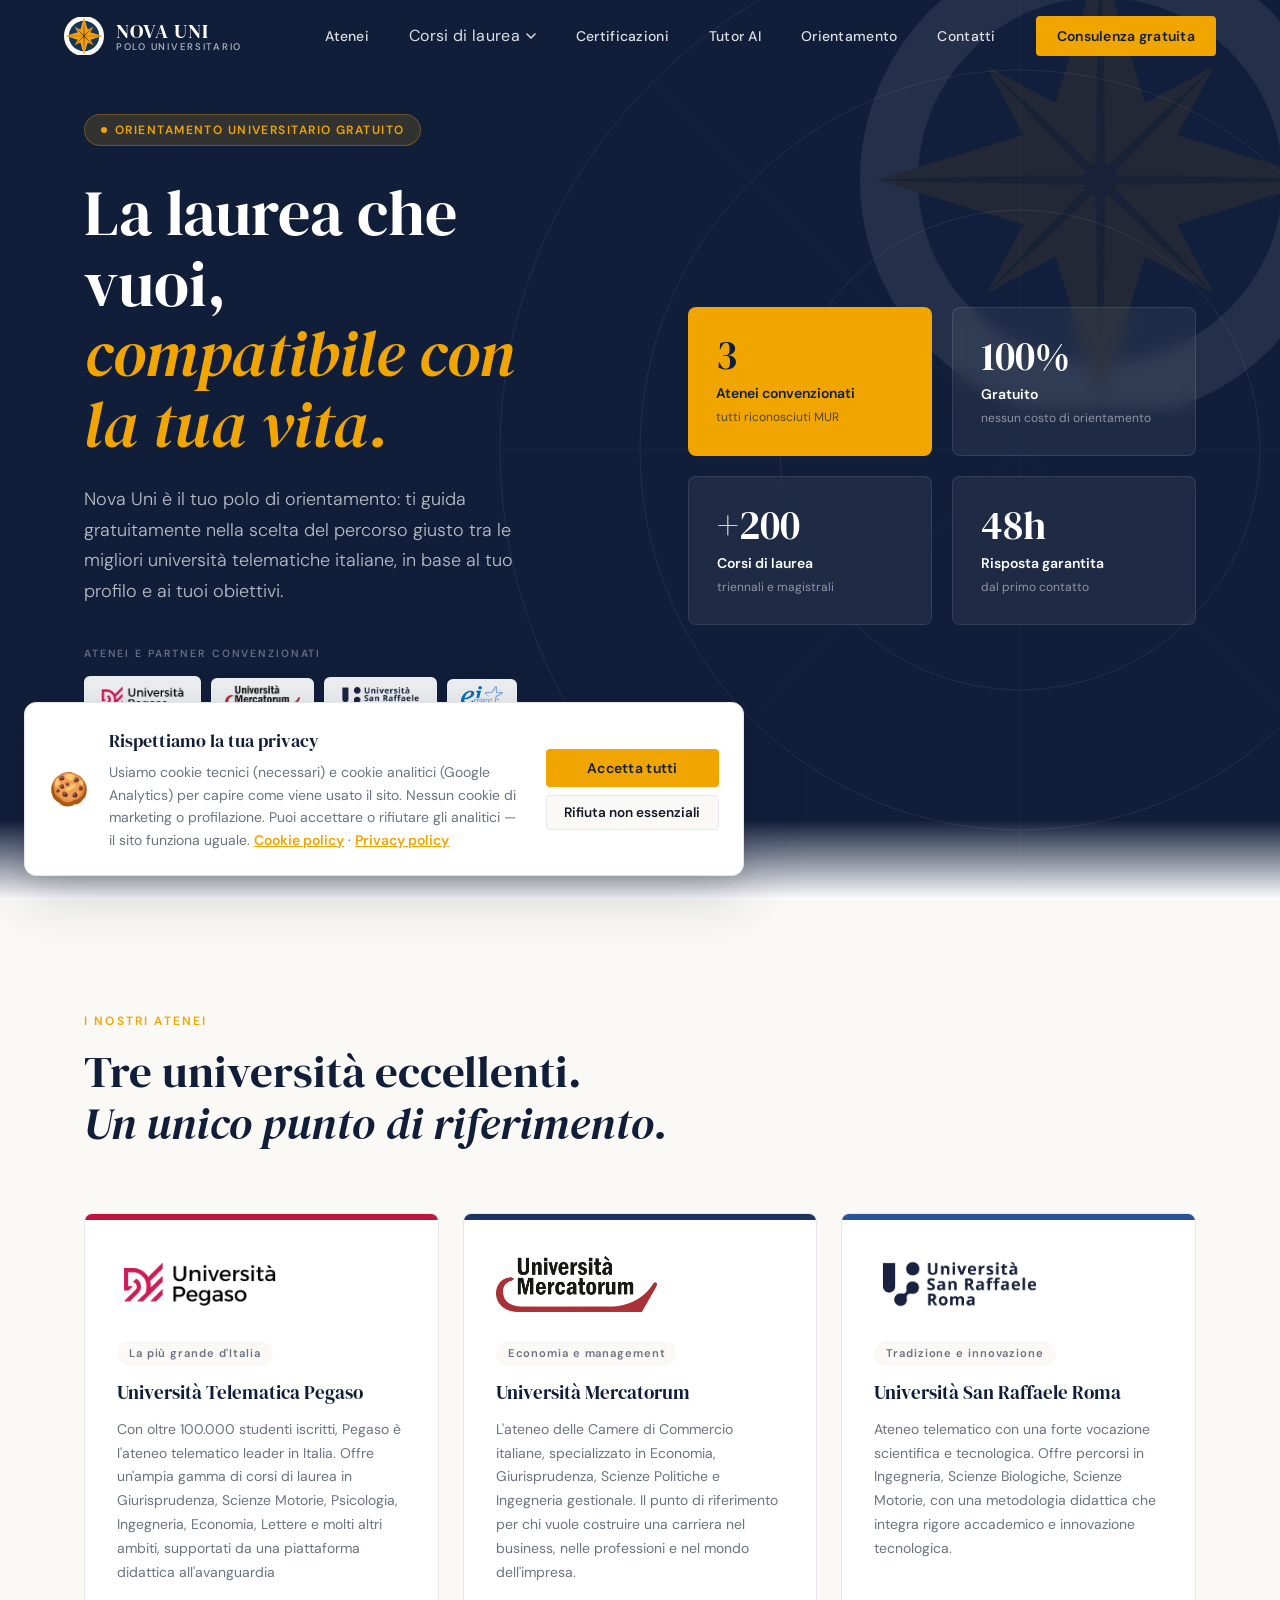
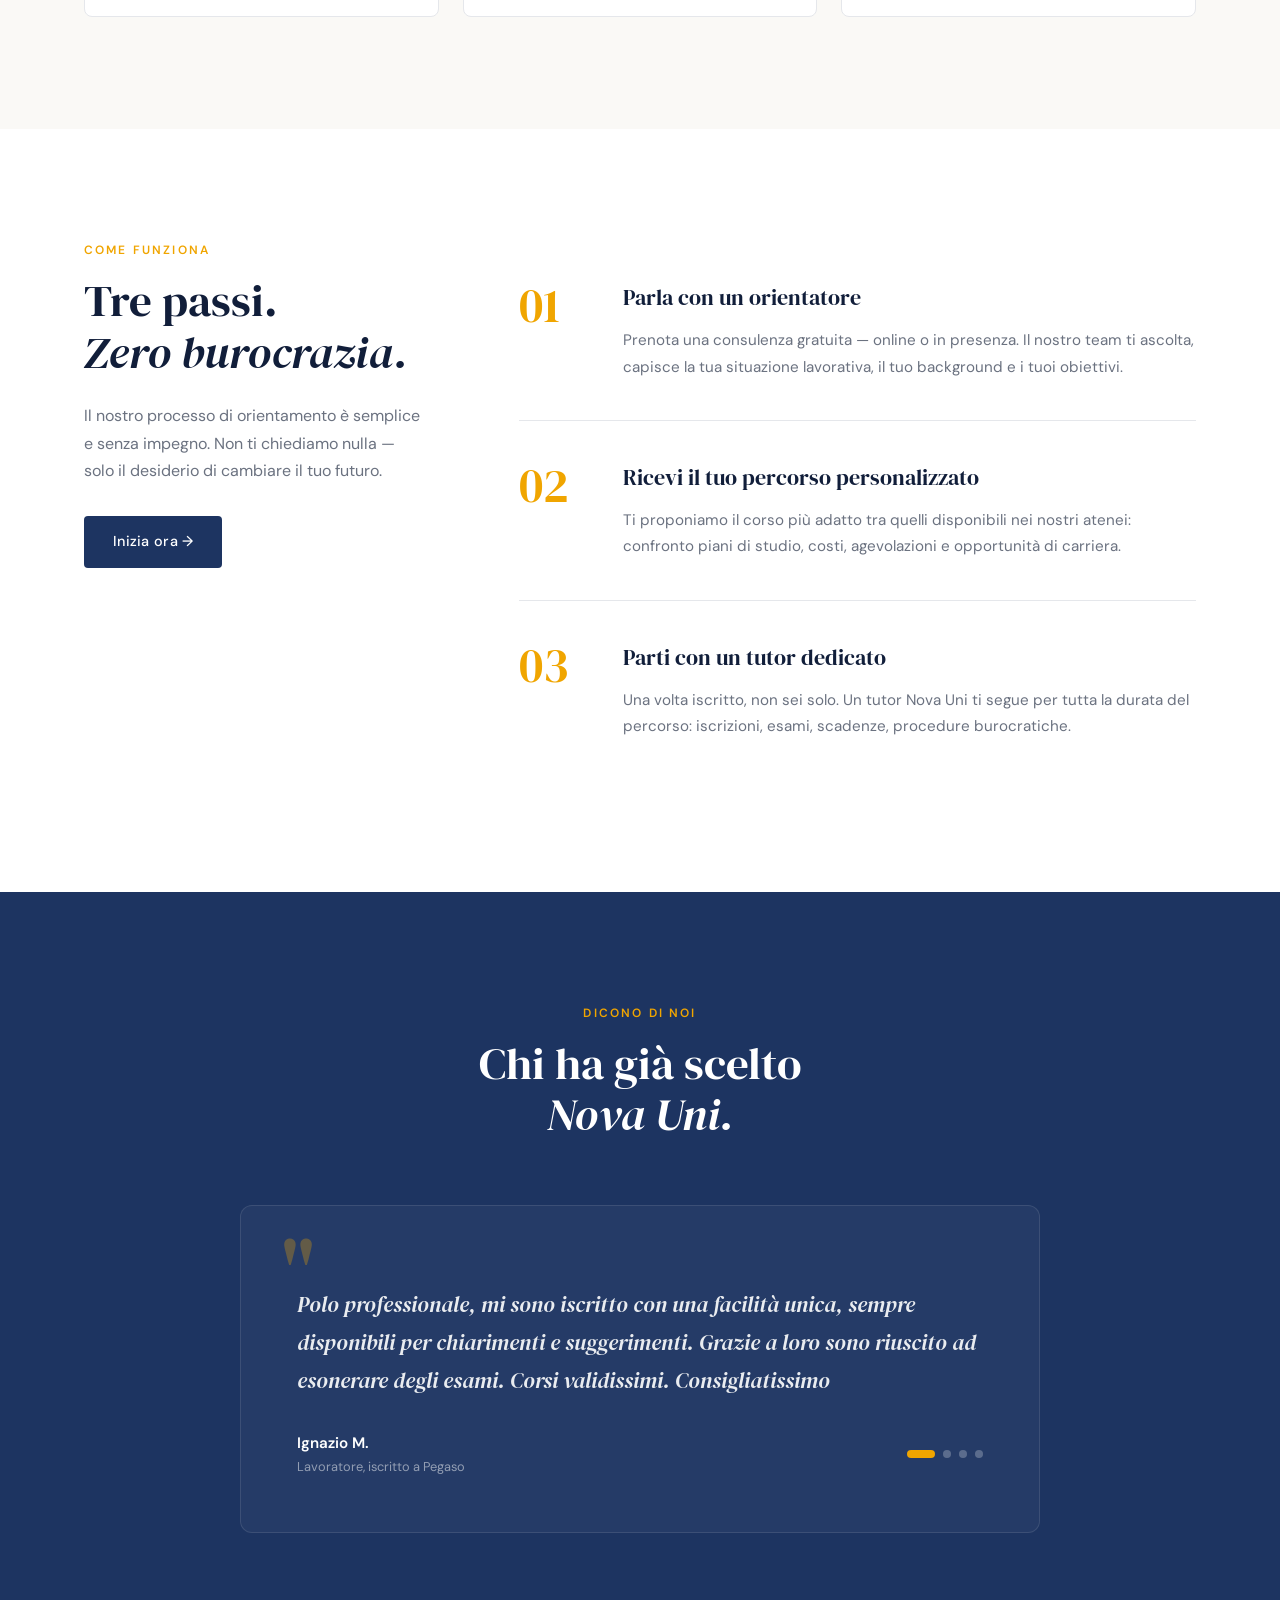
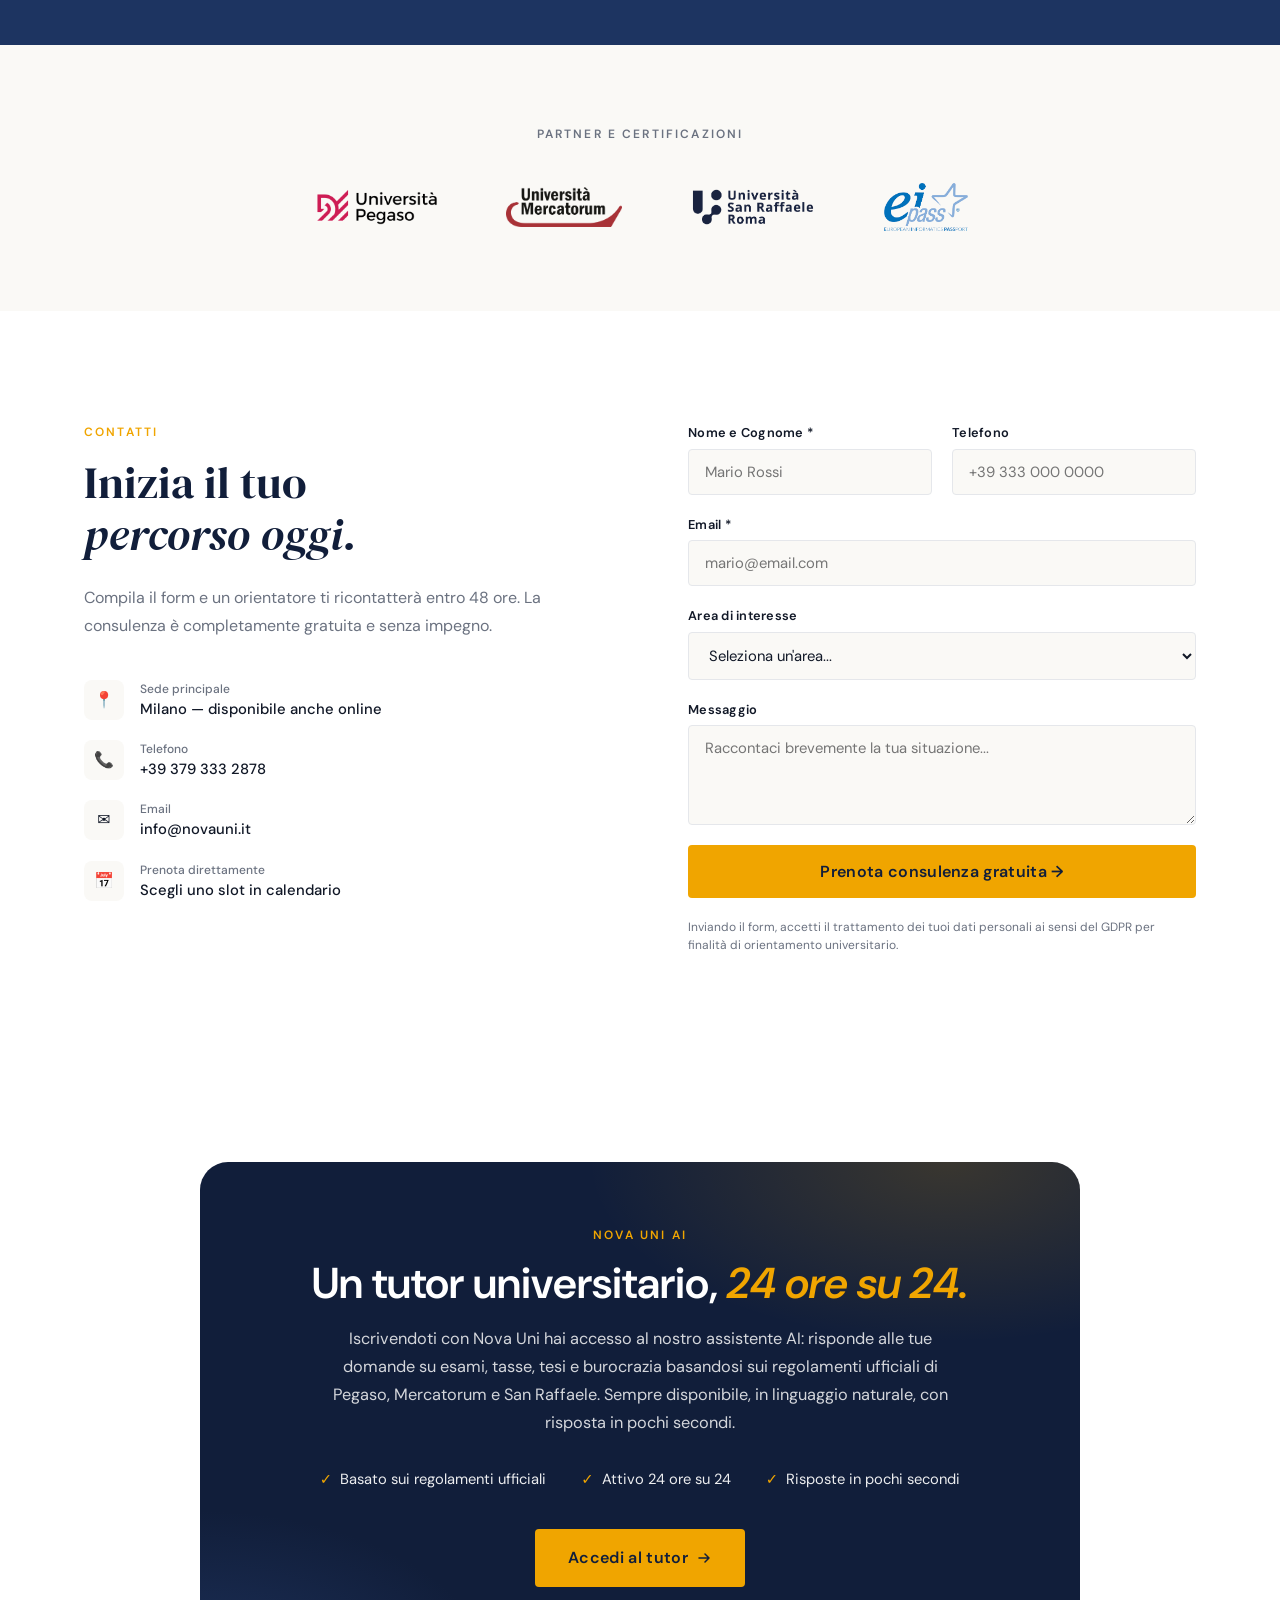
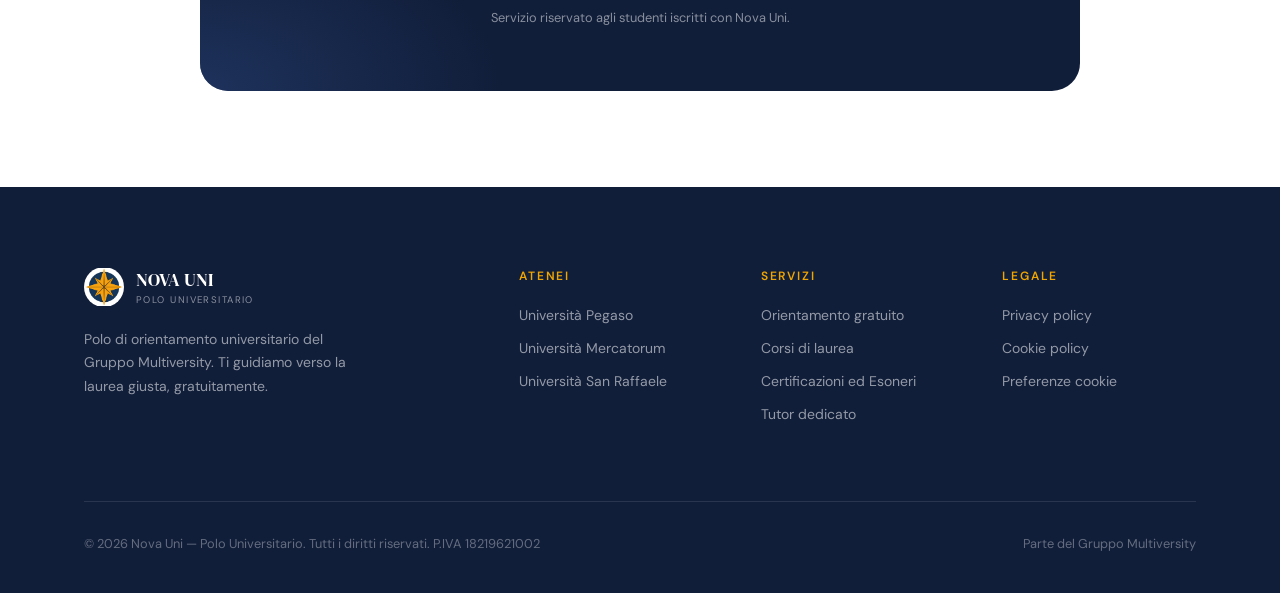
==== commit 6984f3eb: "Loghi Pegaso ed EIPASS in PNG trasparente Sostituiti i file .jpg con sfondo bianco con versioni .png" ====
--- a/index.html
+++ b/index.html
@@ -128,10 +128,10 @@
       <div class="hero__partners">
         <div class="hero__partners-label">Atenei e partner convenzionati</div>
         <div class="hero__partners-list">
-          <div class="hero__partner-card"><img src="assets/pegaso.jpg" alt="Università Pegaso" style="height:30px"></div>
+          <div class="hero__partner-card"><img src="assets/pegaso.png" alt="Università Pegaso" style="height:30px"></div>
           <div class="hero__partner-card"><img src="assets/mercatorum.png" alt="Università Mercatorum" style="height:26px"></div>
           <div class="hero__partner-card"><img src="assets/sanraffaele.png" alt="Università San Raffaele" style="height:28px"></div>
-          <div class="hero__partner-card"><img src="assets/eipass.jpg" alt="EIPASS" style="height:24px"></div>
+          <div class="hero__partner-card"><img src="assets/eipass.png" alt="EIPASS" style="height:24px"></div>
         </div>
       </div>
 
@@ -181,7 +181,7 @@
       <article class="ateneo-card">
         <div class="ateneo-card__bar" style="background:#c0143c"></div>
         <div class="ateneo-card__body">
-          <div class="ateneo-card__logo"><img src="assets/pegaso.jpg" alt="Logo Università Pegaso"></div>
+          <div class="ateneo-card__logo"><img src="assets/pegaso.png" alt="Logo Università Pegaso"></div>
           <span class="ateneo-card__tag">La più grande d'Italia</span>
           <h3 class="ateneo-card__name">Università Telematica Pegaso</h3>
           <p class="ateneo-card__desc">Con oltre 100.000 studenti iscritti, Pegaso è l'ateneo telematico leader in Italia. Offre un'ampia gamma di corsi di laurea in Giurisprudenza, Scienze Motorie, Psicologia, Ingegneria, Economia, Lettere e molti altri ambiti, supportati da una piattaforma didattica all'avanguardia</p>
@@ -278,10 +278,10 @@
   <div class="container">
     <div class="partners__label">PARTNER E CERTIFICAZIONI</div>
     <div class="partners__list">
-      <div class="partners__item"><img src="assets/pegaso.jpg" alt="Università Pegaso" style="height:44px"></div>
+      <div class="partners__item"><img src="assets/pegaso.png" alt="Università Pegaso" style="height:44px"></div>
       <div class="partners__item"><img src="assets/mercatorum.png" alt="Università Mercatorum" style="height:40px"></div>
       <div class="partners__item"><img src="assets/sanraffaele.png" alt="Università San Raffaele" style="height:44px"></div>
-      <div class="partners__item"><img src="assets/eipass.jpg" alt="EIPASS" style="height:48px"></div>
+      <div class="partners__item"><img src="assets/eipass.png" alt="EIPASS" style="height:48px"></div>
     </div>
   </div>
 </section>
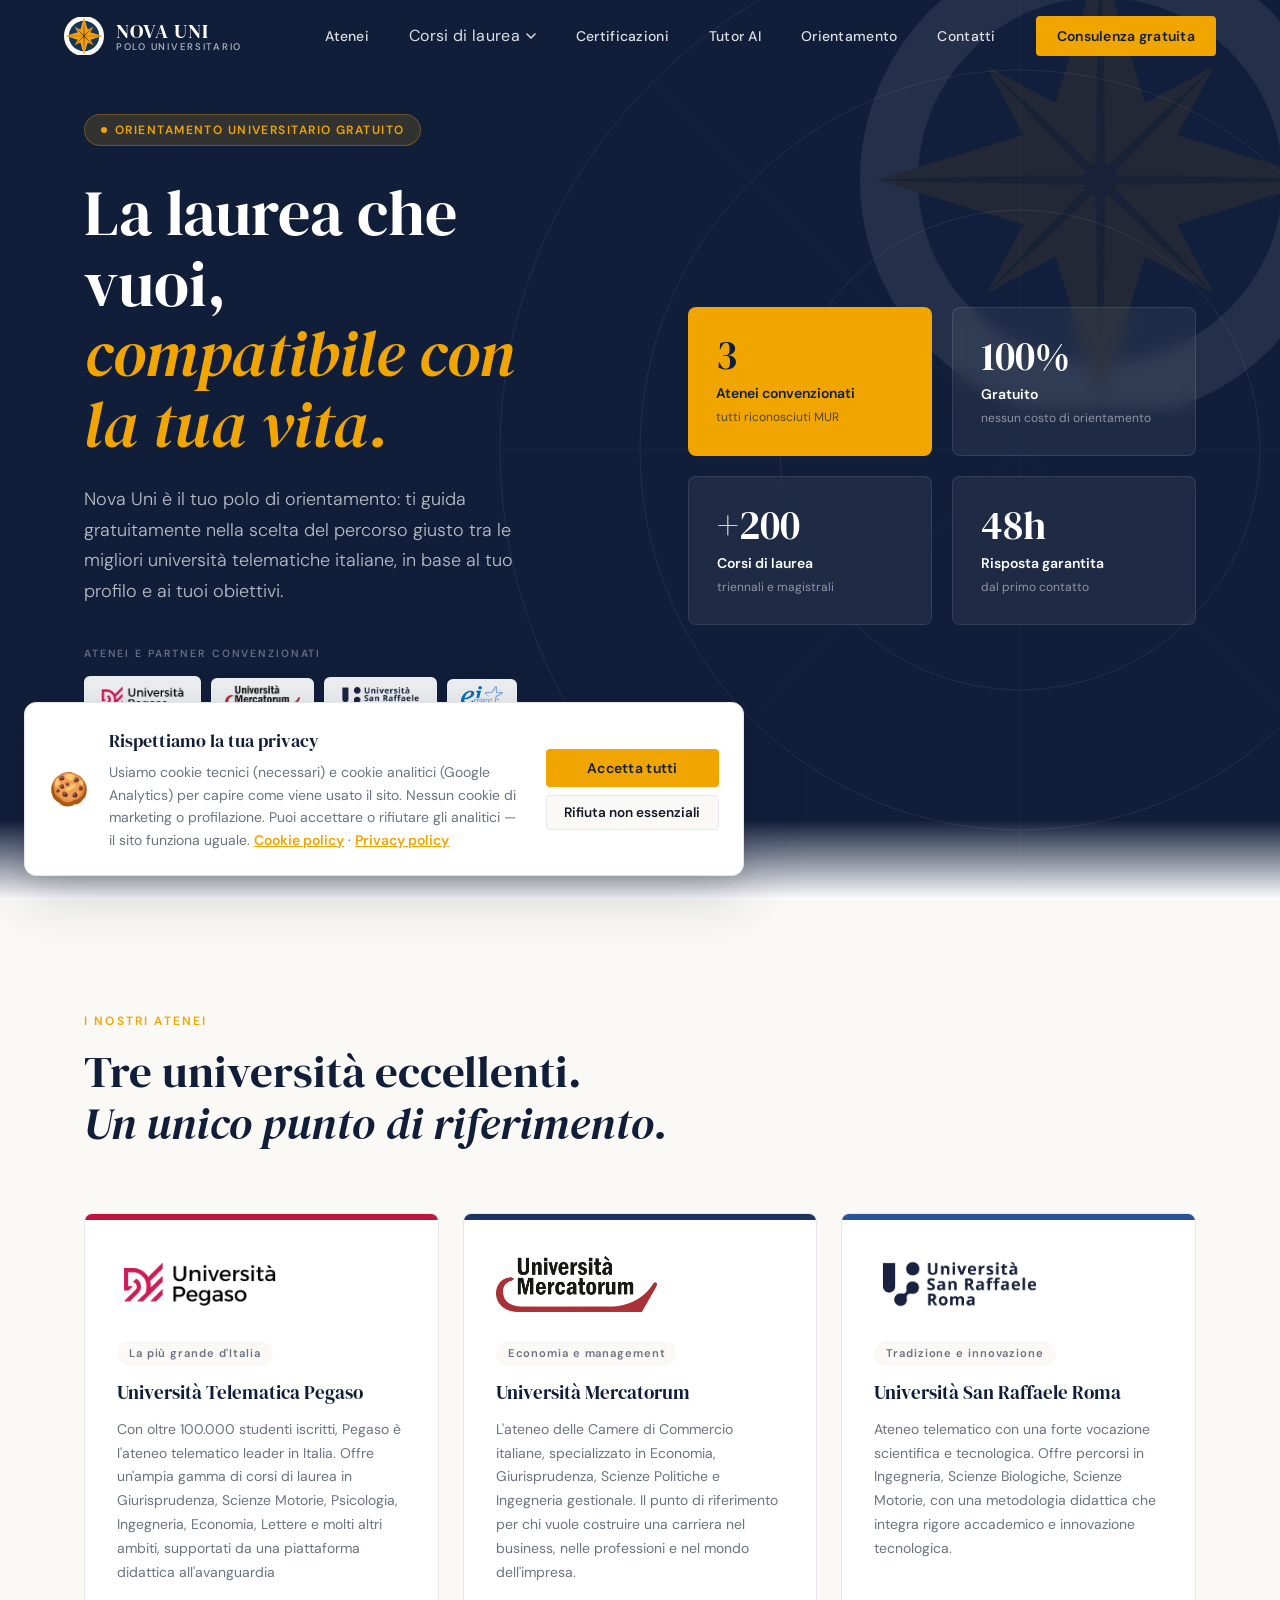
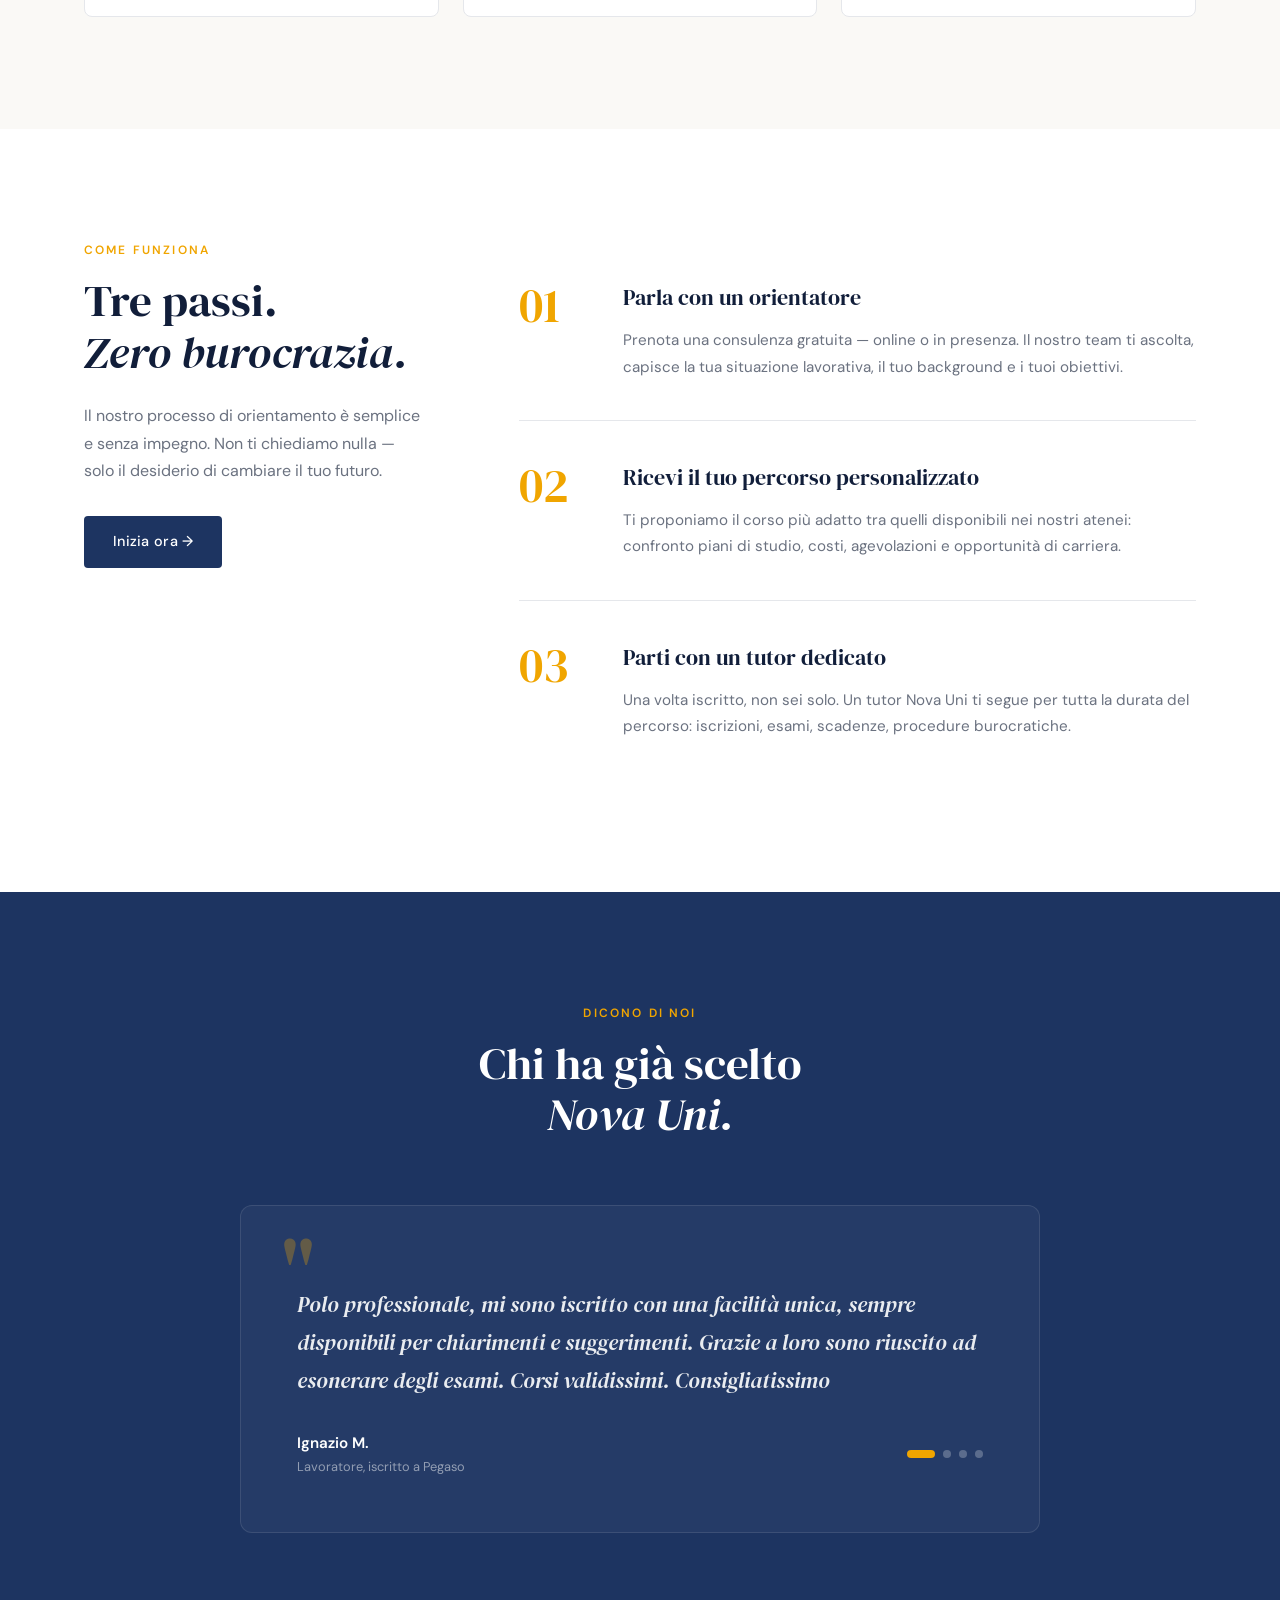
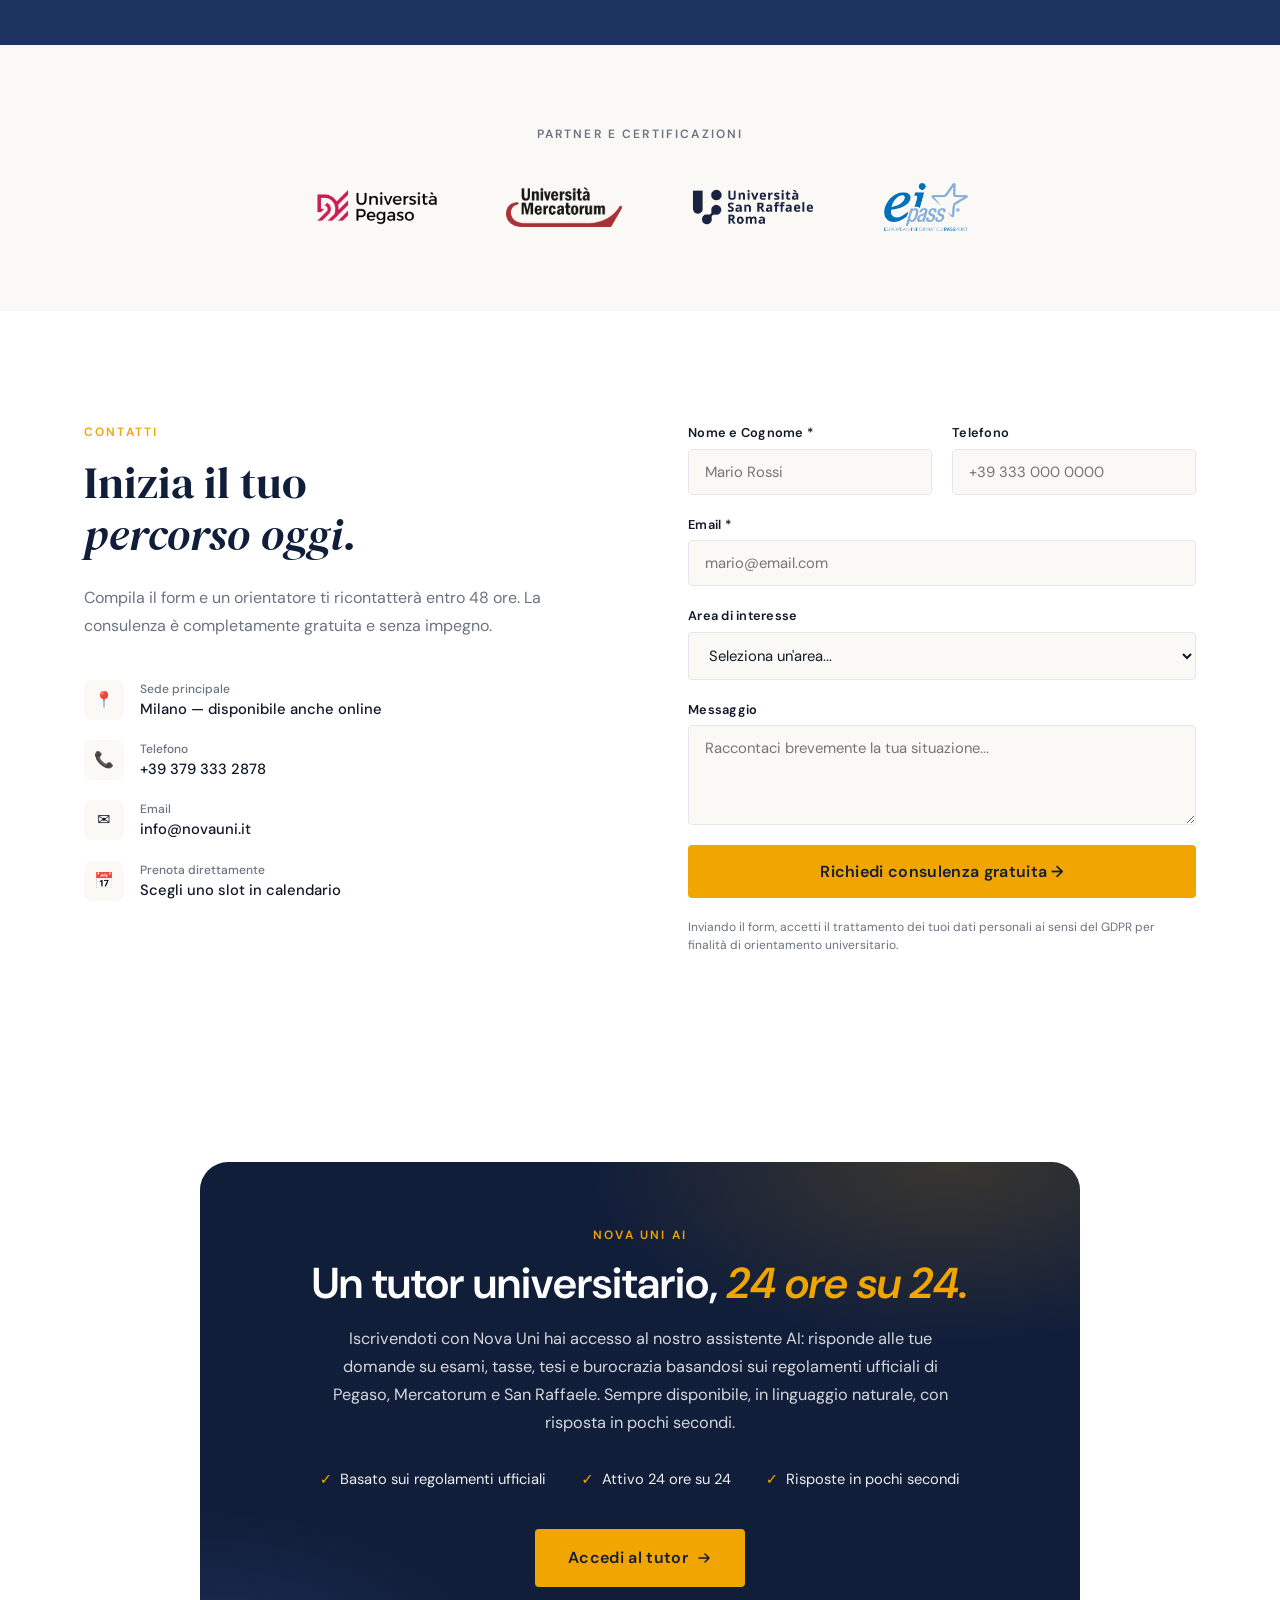
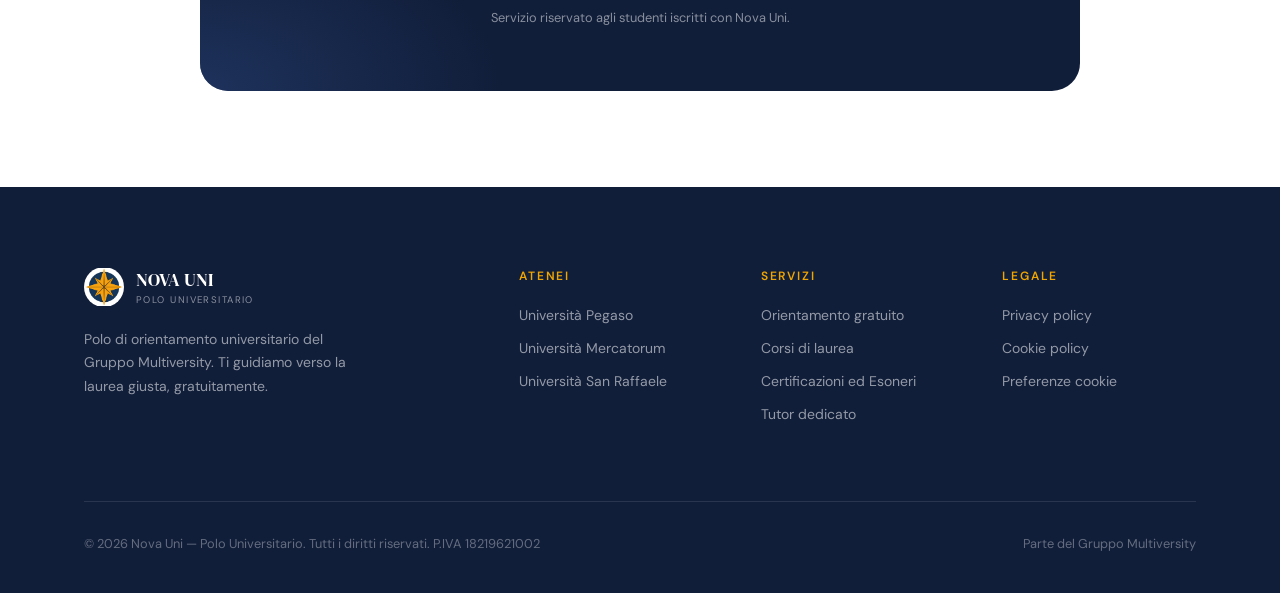
==== commit d9f3a63e: "Distingui richiesta e prenotazione nella homepage" ====
--- a/index.html
+++ b/index.html
@@ -369,7 +369,7 @@
           </div>
 
           <button type="submit" class="form__submit btn btn--gold btn--lg" id="formSubmit">
-            <span class="form__submit-label">Prenota consulenza gratuita →</span>
+            <span class="form__submit-label">Richiedi consulenza gratuita →</span>
             <span class="form__submit-spinner" hidden>Invio in corso...</span>
           </button>
 
@@ -486,9 +486,9 @@
 
       <div class="footer__col">
         <div class="footer__col-title">Atenei</div>
-        <a href="#" class="footer__link">Università Pegaso</a>
-        <a href="#" class="footer__link">Università Mercatorum</a>
-        <a href="#" class="footer__link">Università San Raffaele</a>
+        <a href="corsi.html?ateneo=pegaso" class="footer__link">Università Pegaso</a>
+        <a href="corsi.html?ateneo=mercatorum" class="footer__link">Università Mercatorum</a>
+        <a href="corsi.html?ateneo=sanraffaele" class="footer__link">Università San Raffaele</a>
       </div>
 
       <div class="footer__col">
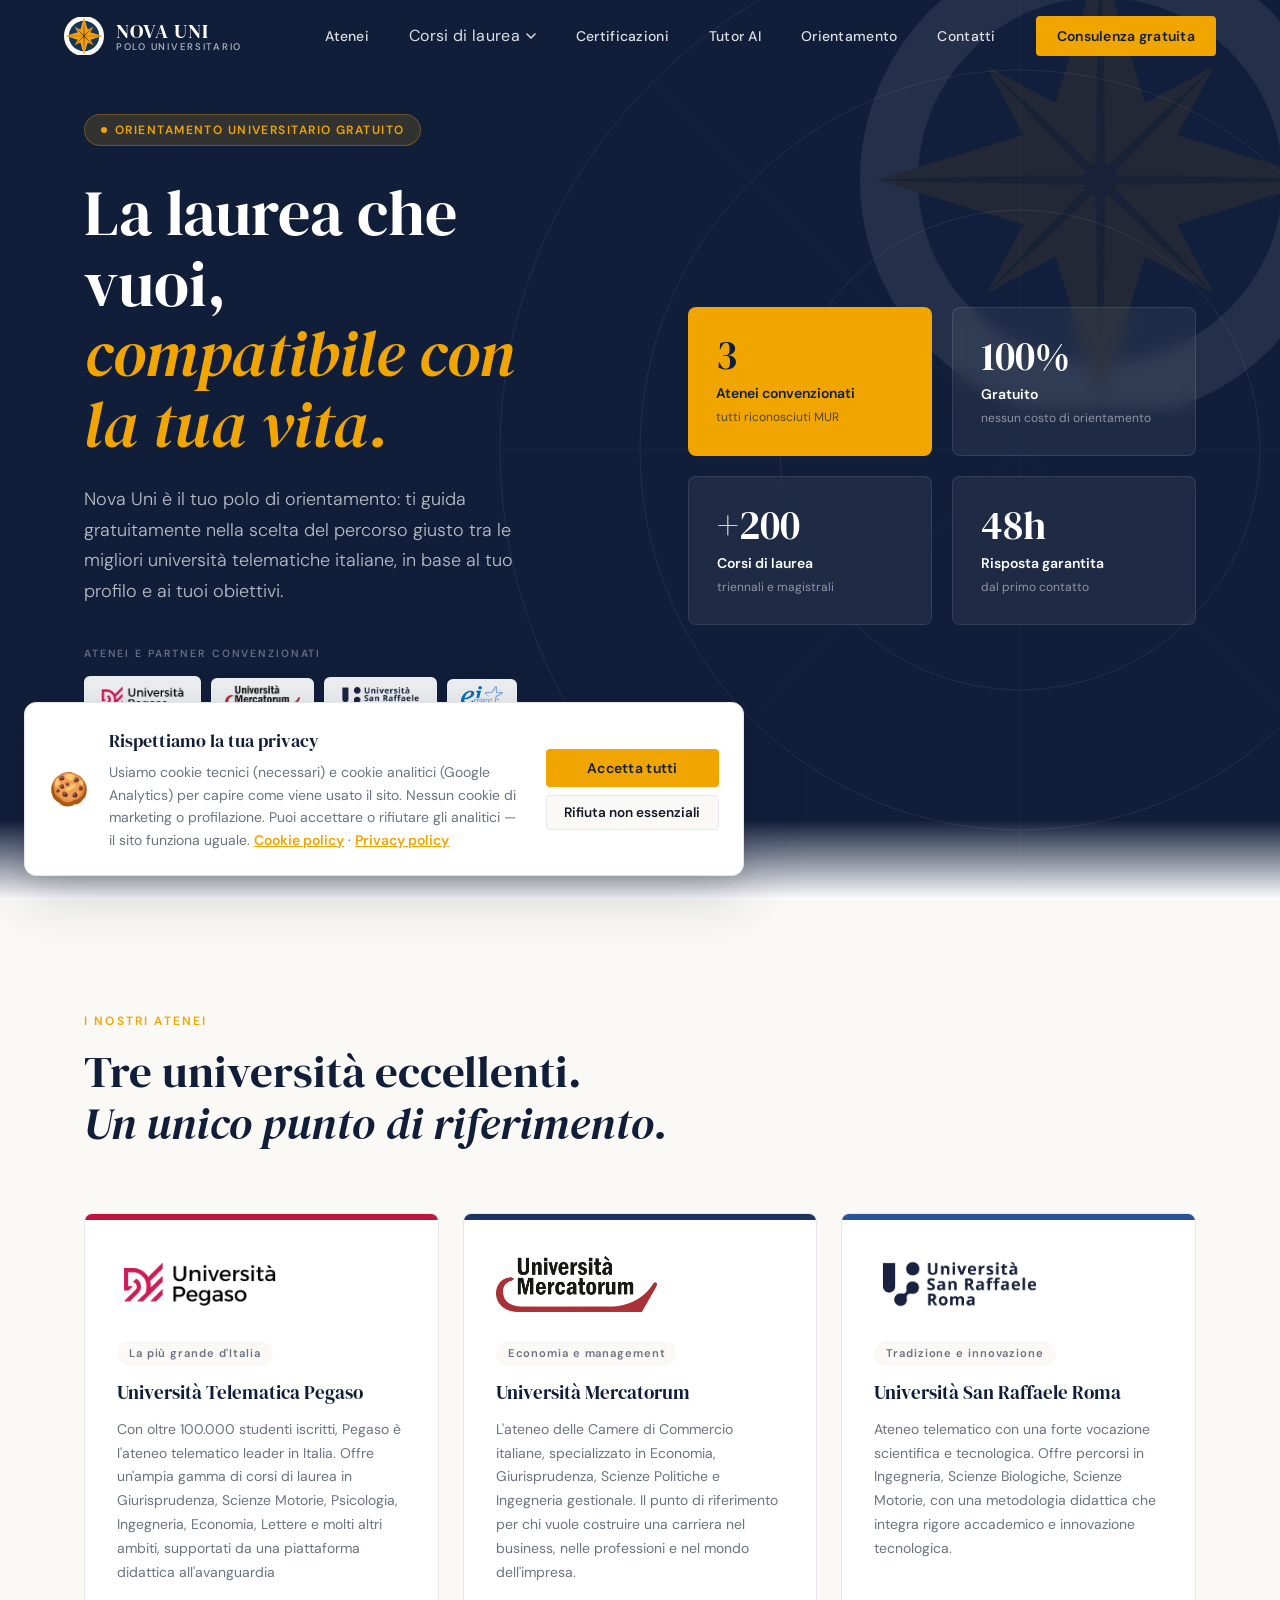
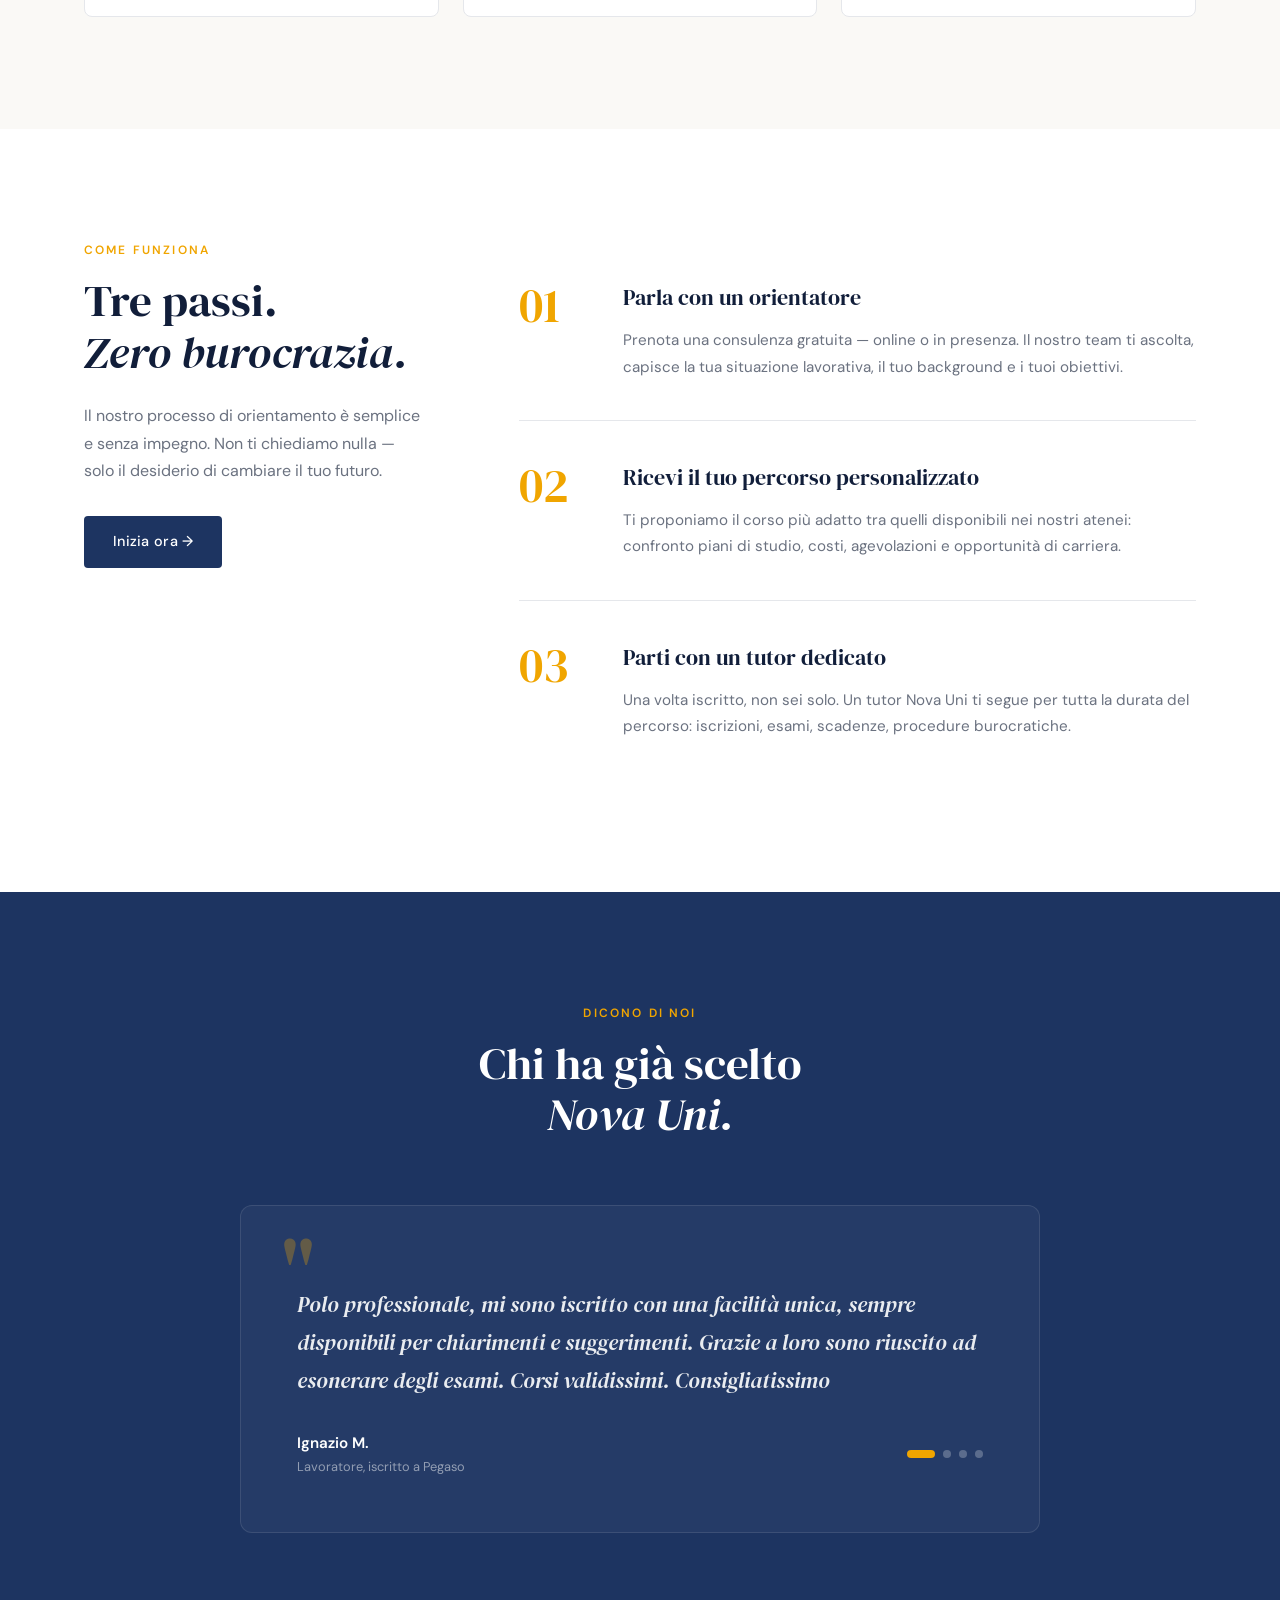
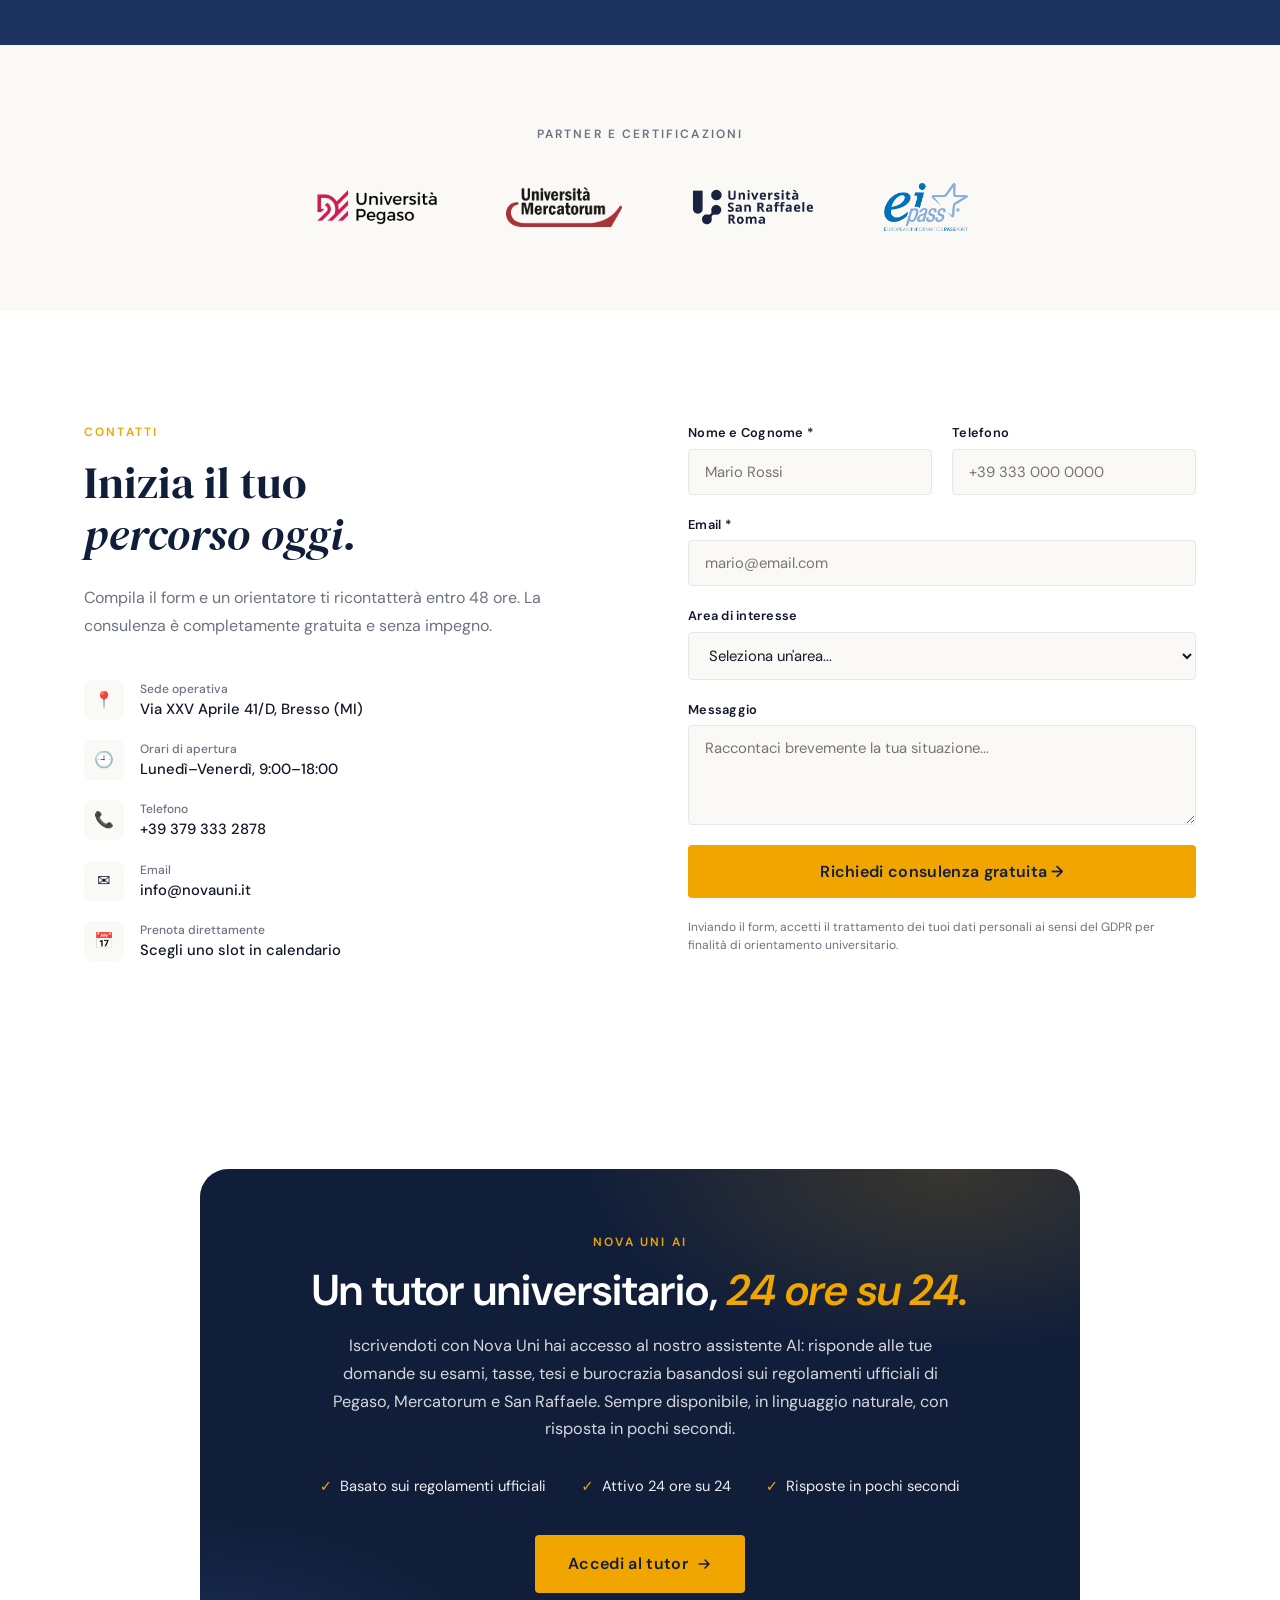
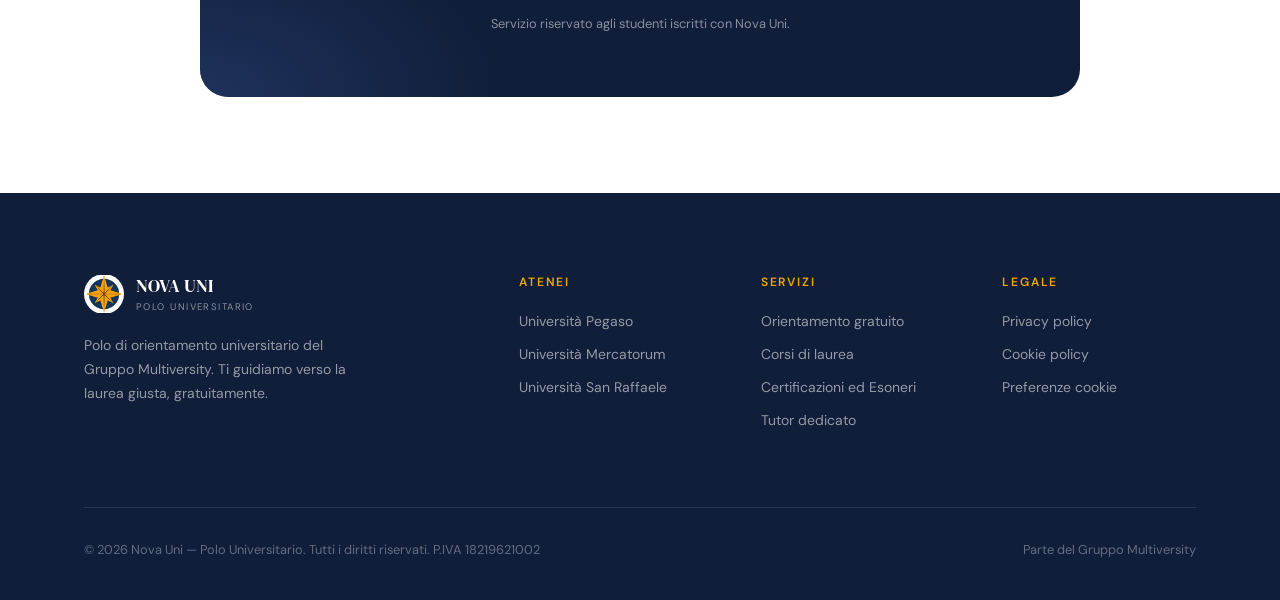
==== commit 90bae56a: "Aggiorna sede operativa e orari di apertura" ====
--- a/index.html
+++ b/index.html
@@ -298,8 +298,15 @@
           <div class="contact__item">
             <div class="contact__icon">📍</div>
             <div>
-              <div class="contact__item-label">Sede principale</div>
-              <div class="contact__item-val">Milano — disponibile anche online</div>
+              <div class="contact__item-label">Sede operativa</div>
+              <div class="contact__item-val"><a href="https://www.google.com/maps/search/?api=1&amp;query=Via+XXV+Aprile+41%2FD%2C+Bresso+MI" target="_blank" rel="noopener">Via XXV Aprile 41/D, Bresso (MI)</a></div>
+            </div>
+          </div>
+          <div class="contact__item">
+            <div class="contact__icon">🕘</div>
+            <div>
+              <div class="contact__item-label">Orari di apertura</div>
+              <div class="contact__item-val">Lunedì–Venerdì, 9:00–18:00</div>
             </div>
           </div>
           <div class="contact__item">
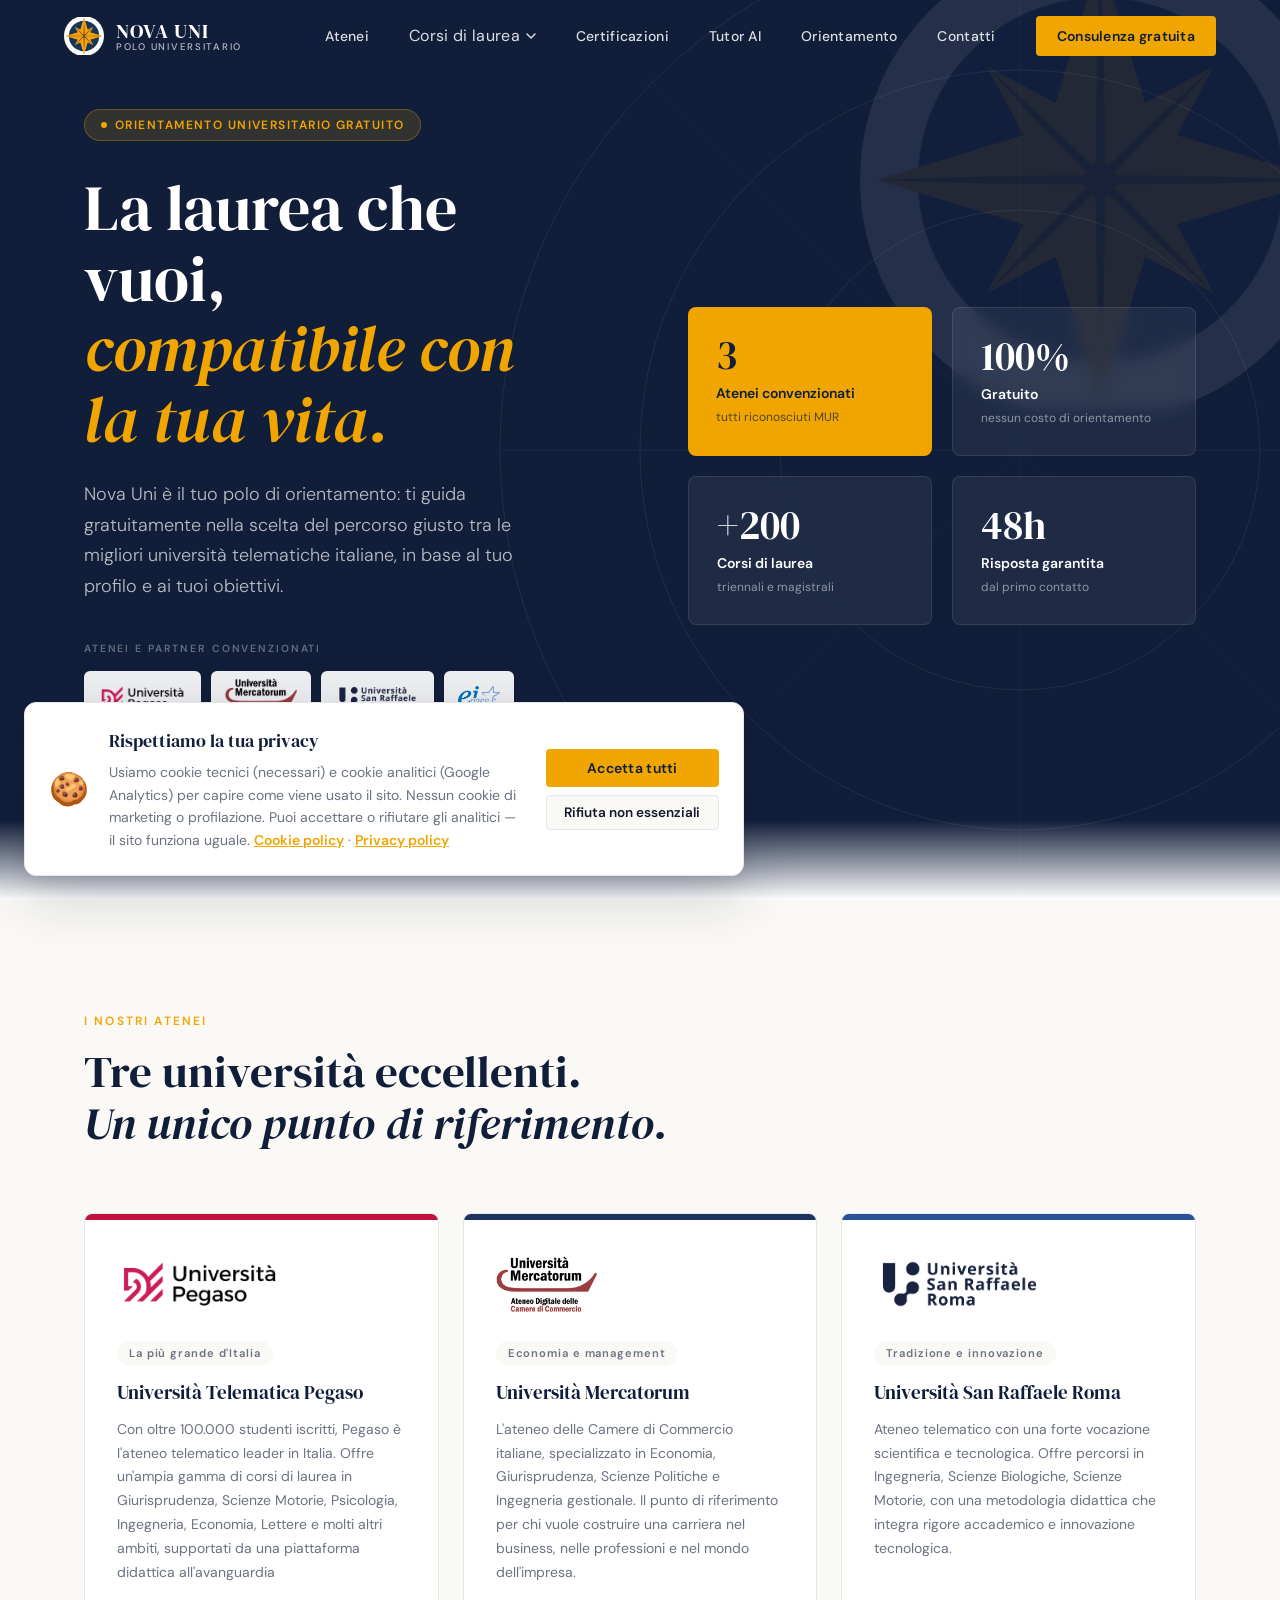
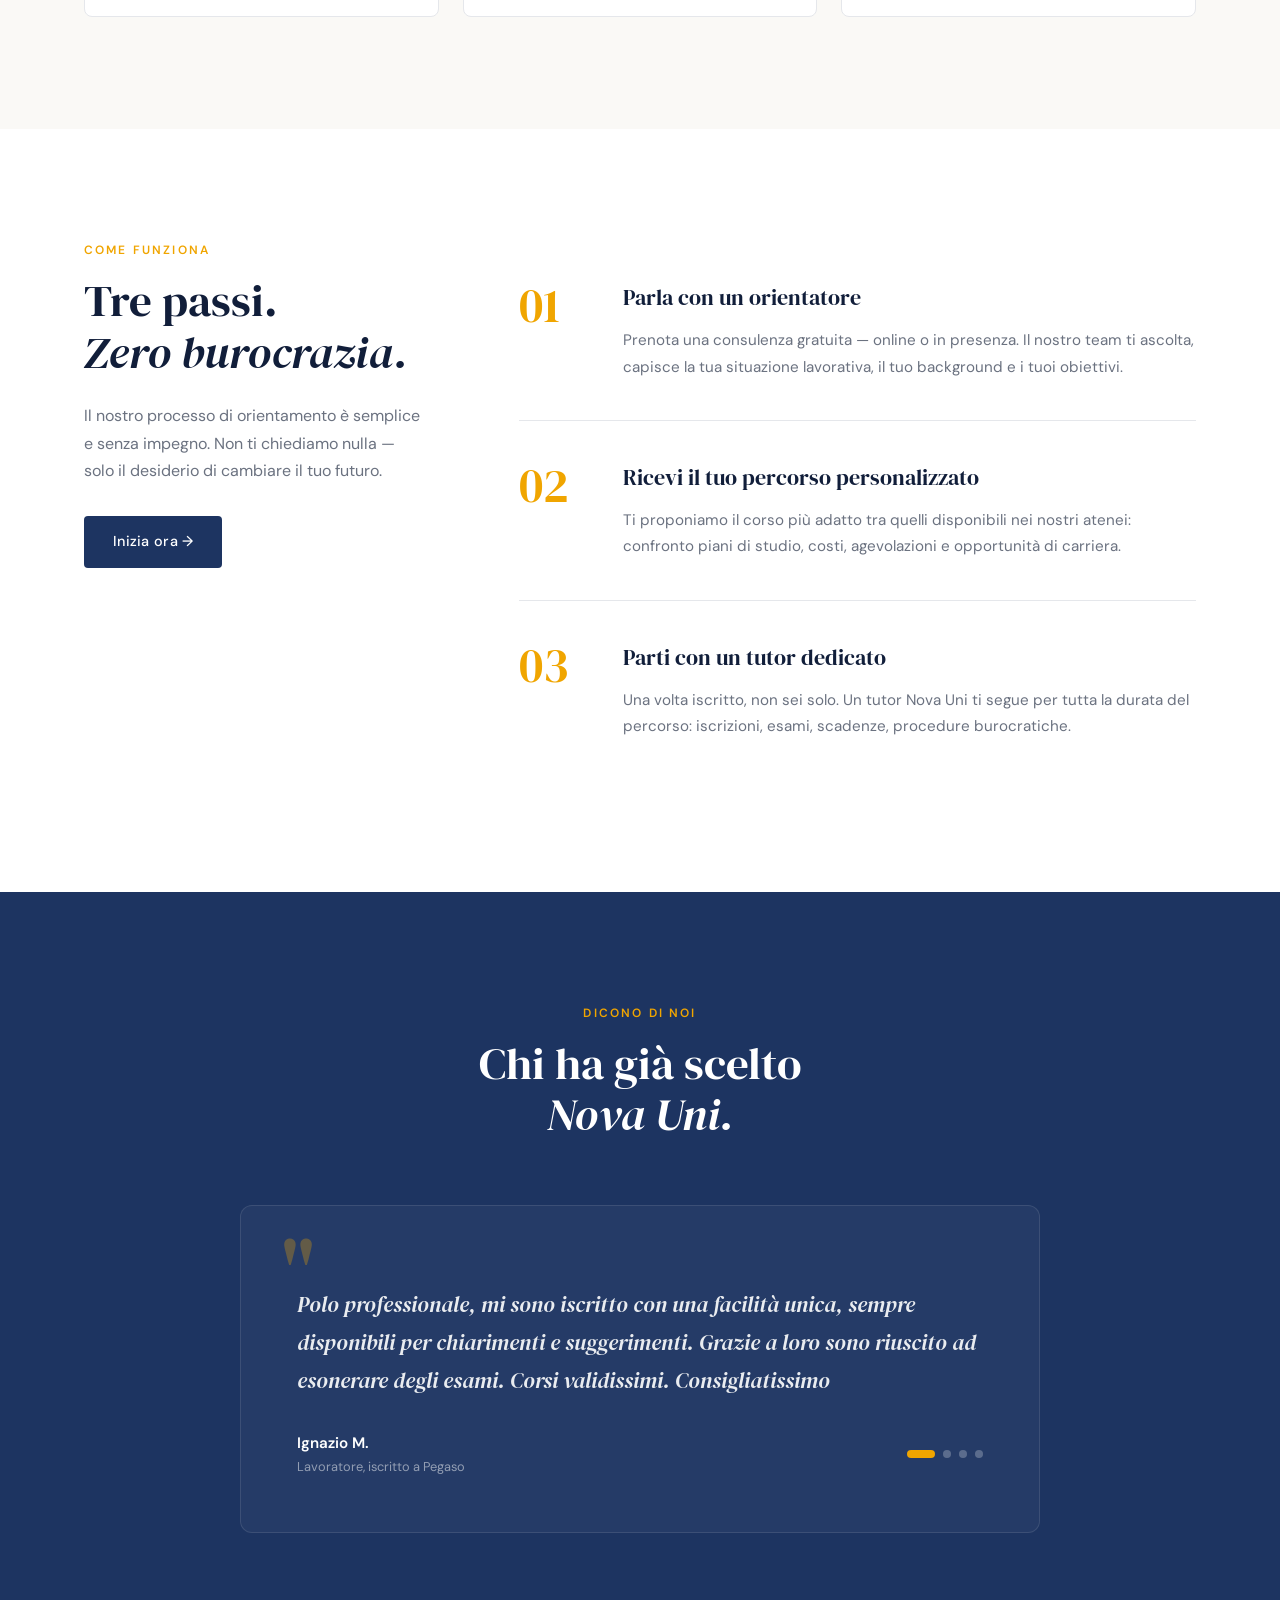
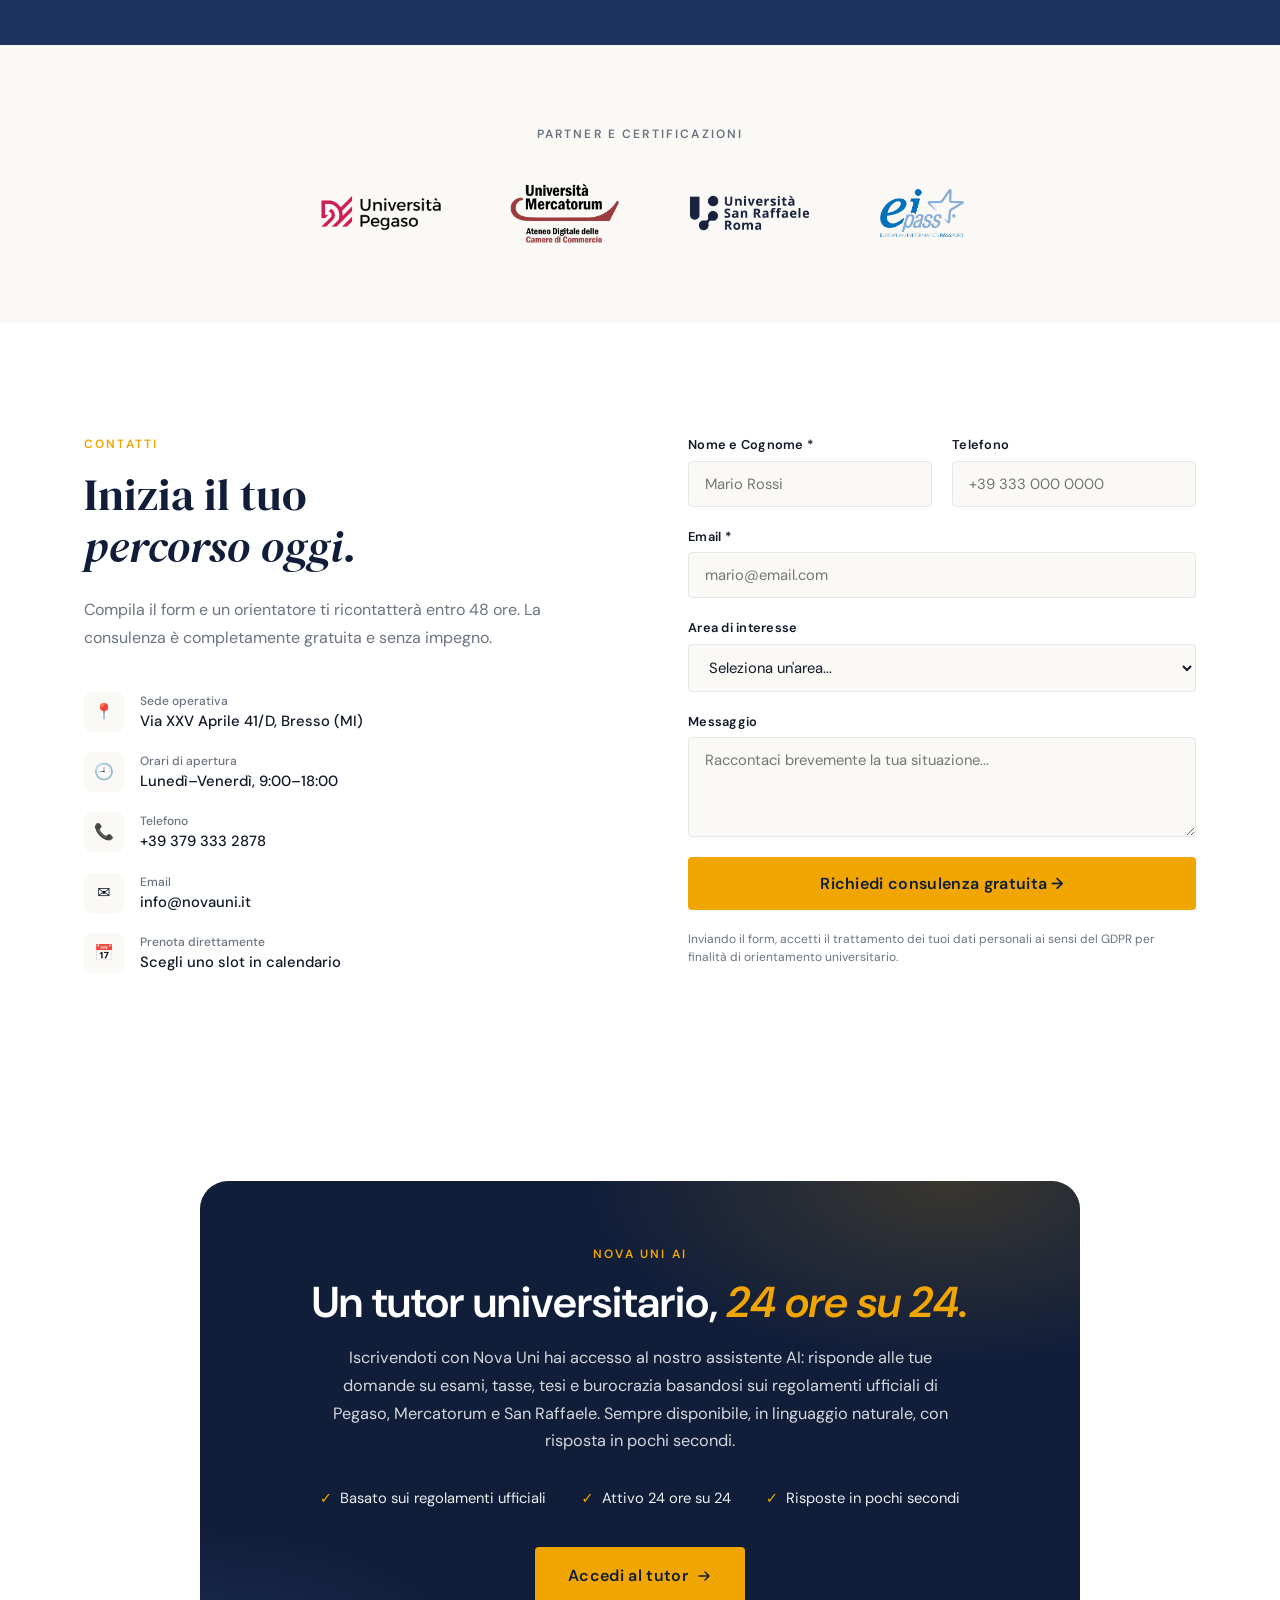
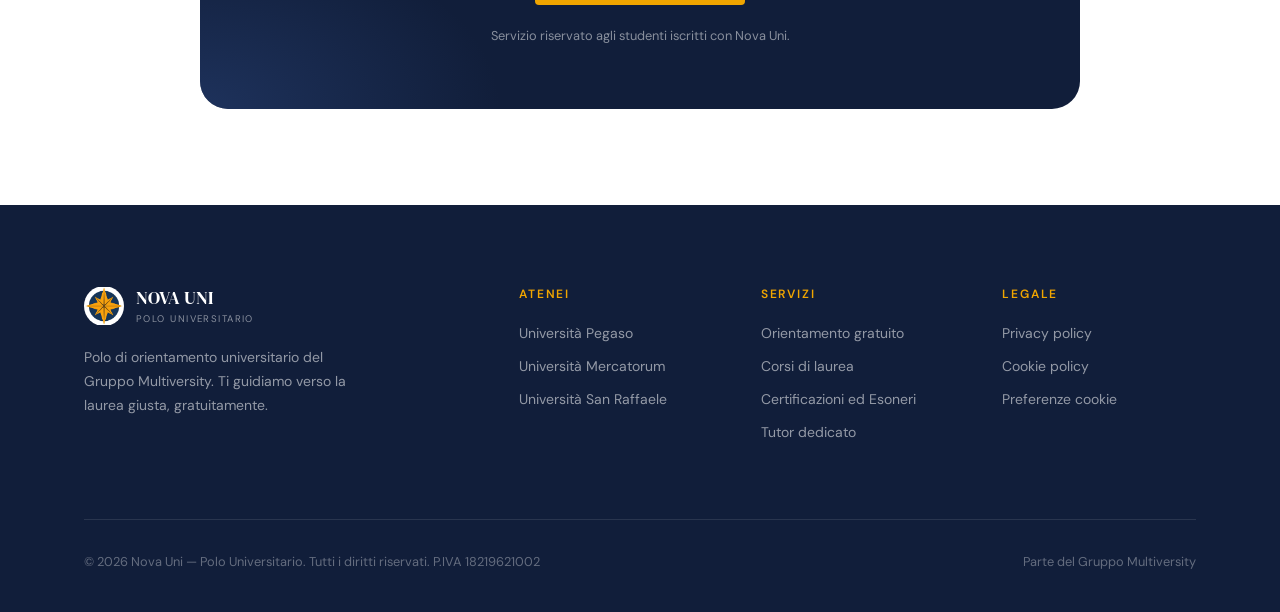
==== commit 10ceae50: "Aggiorna logo Mercatorum e tariffa corsi" ====
--- a/index.html
+++ b/index.html
@@ -129,7 +129,7 @@
         <div class="hero__partners-label">Atenei e partner convenzionati</div>
         <div class="hero__partners-list">
           <div class="hero__partner-card"><img src="assets/pegaso.png" alt="Università Pegaso" style="height:30px"></div>
-          <div class="hero__partner-card"><img src="assets/mercatorum.png" alt="Università Mercatorum" style="height:26px"></div>
+          <div class="hero__partner-card"><img src="assets/mercatorum.png" alt="Università Mercatorum" style="height:40px"></div>
           <div class="hero__partner-card"><img src="assets/sanraffaele.png" alt="Università San Raffaele" style="height:28px"></div>
           <div class="hero__partner-card"><img src="assets/eipass.png" alt="EIPASS" style="height:24px"></div>
         </div>
@@ -279,7 +279,7 @@
     <div class="partners__label">PARTNER E CERTIFICAZIONI</div>
     <div class="partners__list">
       <div class="partners__item"><img src="assets/pegaso.png" alt="Università Pegaso" style="height:44px"></div>
-      <div class="partners__item"><img src="assets/mercatorum.png" alt="Università Mercatorum" style="height:40px"></div>
+      <div class="partners__item"><img src="assets/mercatorum.png" alt="Università Mercatorum" style="height:60px"></div>
       <div class="partners__item"><img src="assets/sanraffaele.png" alt="Università San Raffaele" style="height:44px"></div>
       <div class="partners__item"><img src="assets/eipass.png" alt="EIPASS" style="height:48px"></div>
     </div>
@@ -299,7 +299,7 @@
             <div class="contact__icon">📍</div>
             <div>
               <div class="contact__item-label">Sede operativa</div>
-              <div class="contact__item-val"><a href="https://www.google.com/maps/search/?api=1&amp;query=Via+XXV+Aprile+41%2FD%2C+Bresso+MI" target="_blank" rel="noopener">Via XXV Aprile 41/D, Bresso (MI)</a></div>
+              <div class="contact__item-val"><m="https://www.google.com/maps/search/?api=1&amp;query=Via+XXV+Aprile+41%2FD%2C+Bresso+MI" target="_blank" rel="noopener">Via XXV Aprile 41/D, Bresso (MI)</a></div>
             </div>
           </div>
           <div class="contact__item">
--- a/css/style.css
+++ b/css/style.css
@@ -263,6 +263,8 @@
   padding: 0.45rem 0.875rem;
   display: flex;
   align-items: center;
+  min-height: 54px;
+  box-sizing: border-box;
 }
 .hero__partner-card img { object-fit: contain; }
 
@@ -1251,6 +1253,7 @@
   width: auto;
   object-fit: contain;
 }
+.course-card__ateneo--mercatorum img { height: 32px; }
 .course-card__ateneo--pegaso { border-top: 3px solid #c0143c; }
 .course-card__ateneo--mercatorum { border-top: 3px solid var(--navy); }
 .course-card__ateneo--sanraffaele { border-top: 3px solid #2a5298; }
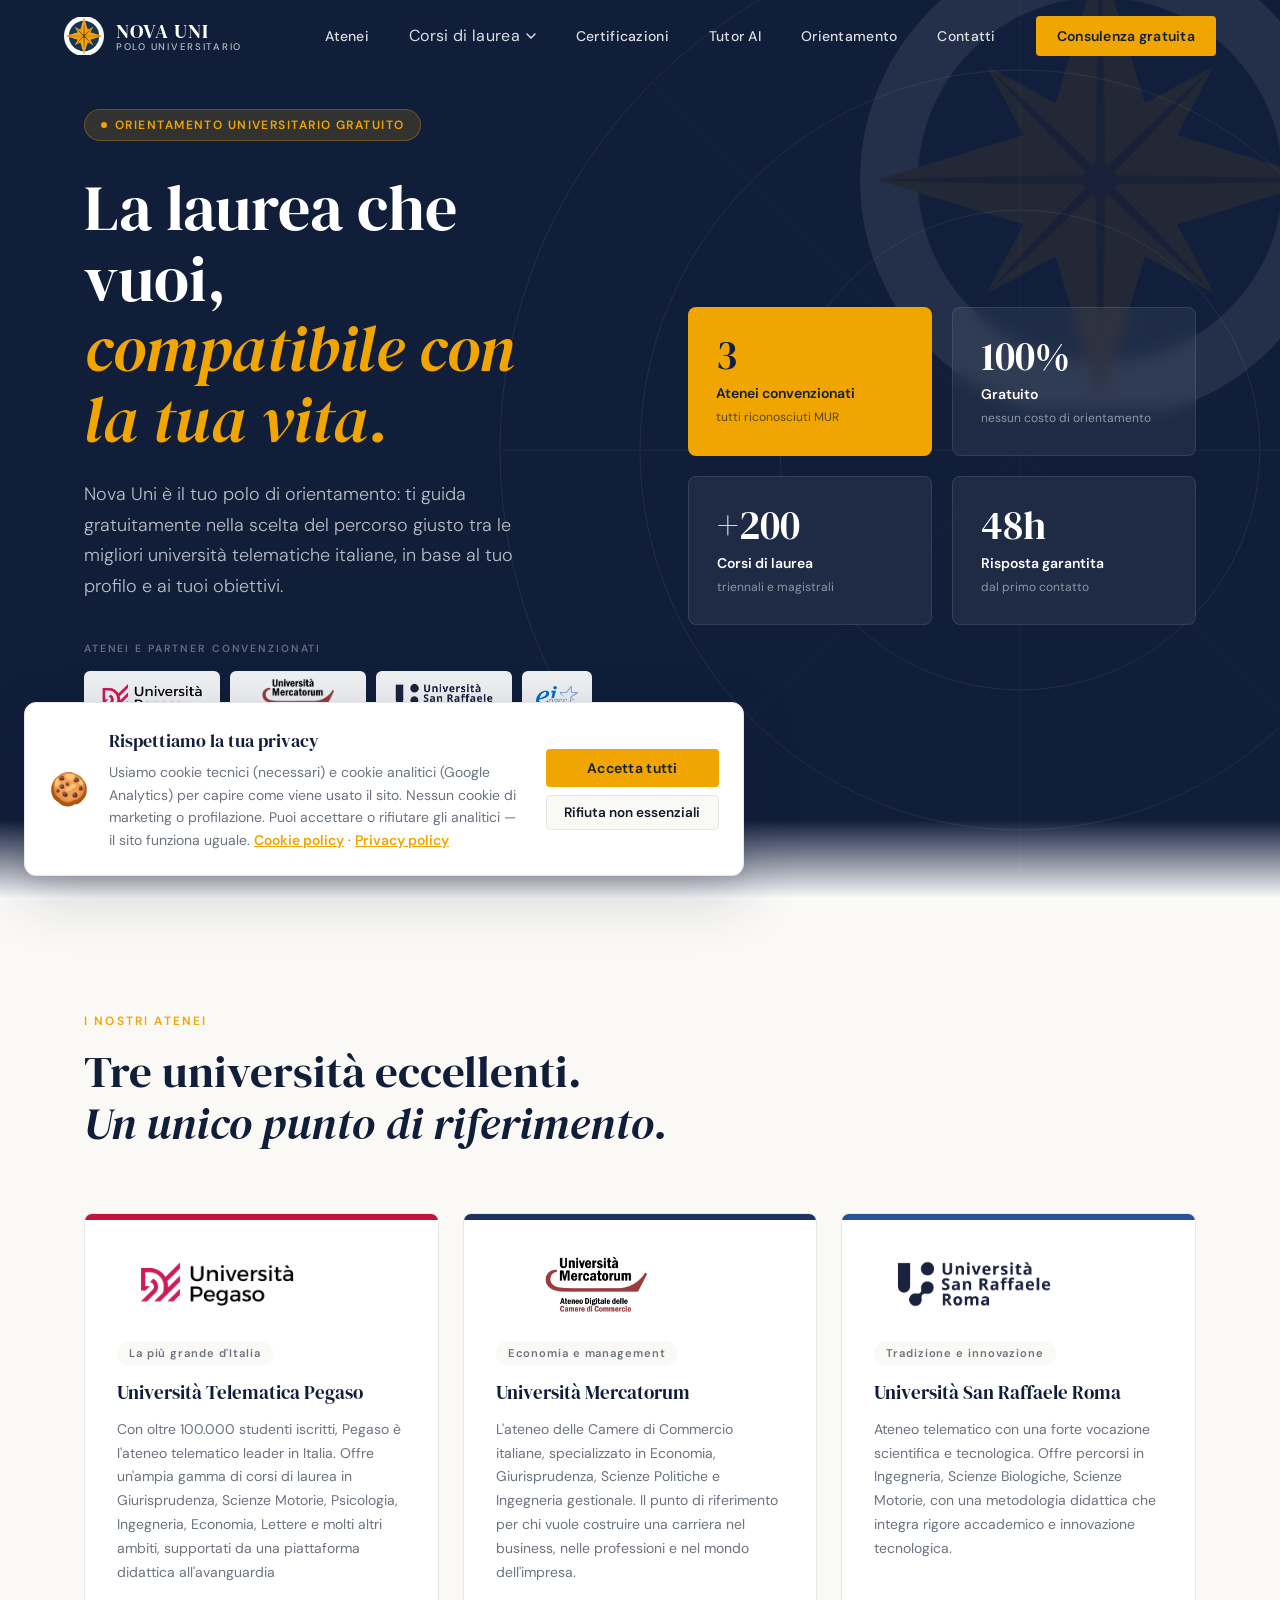
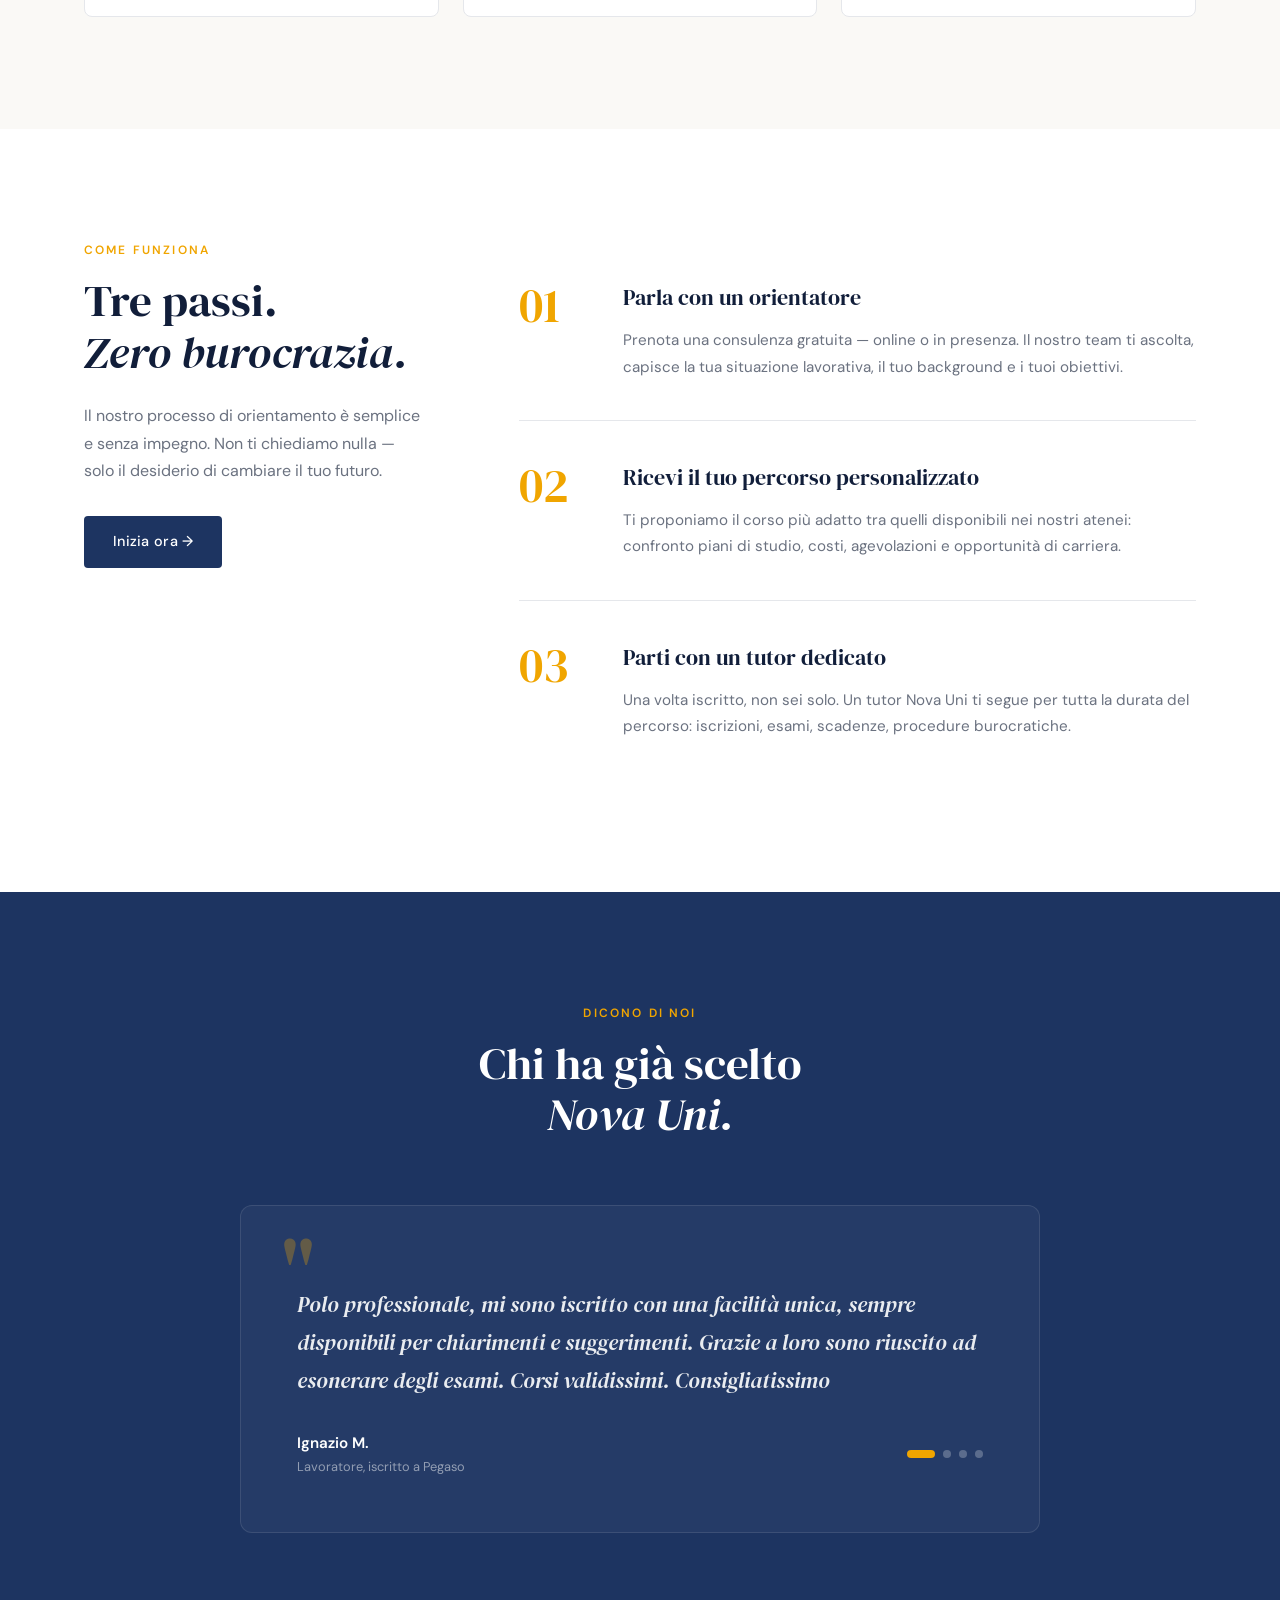
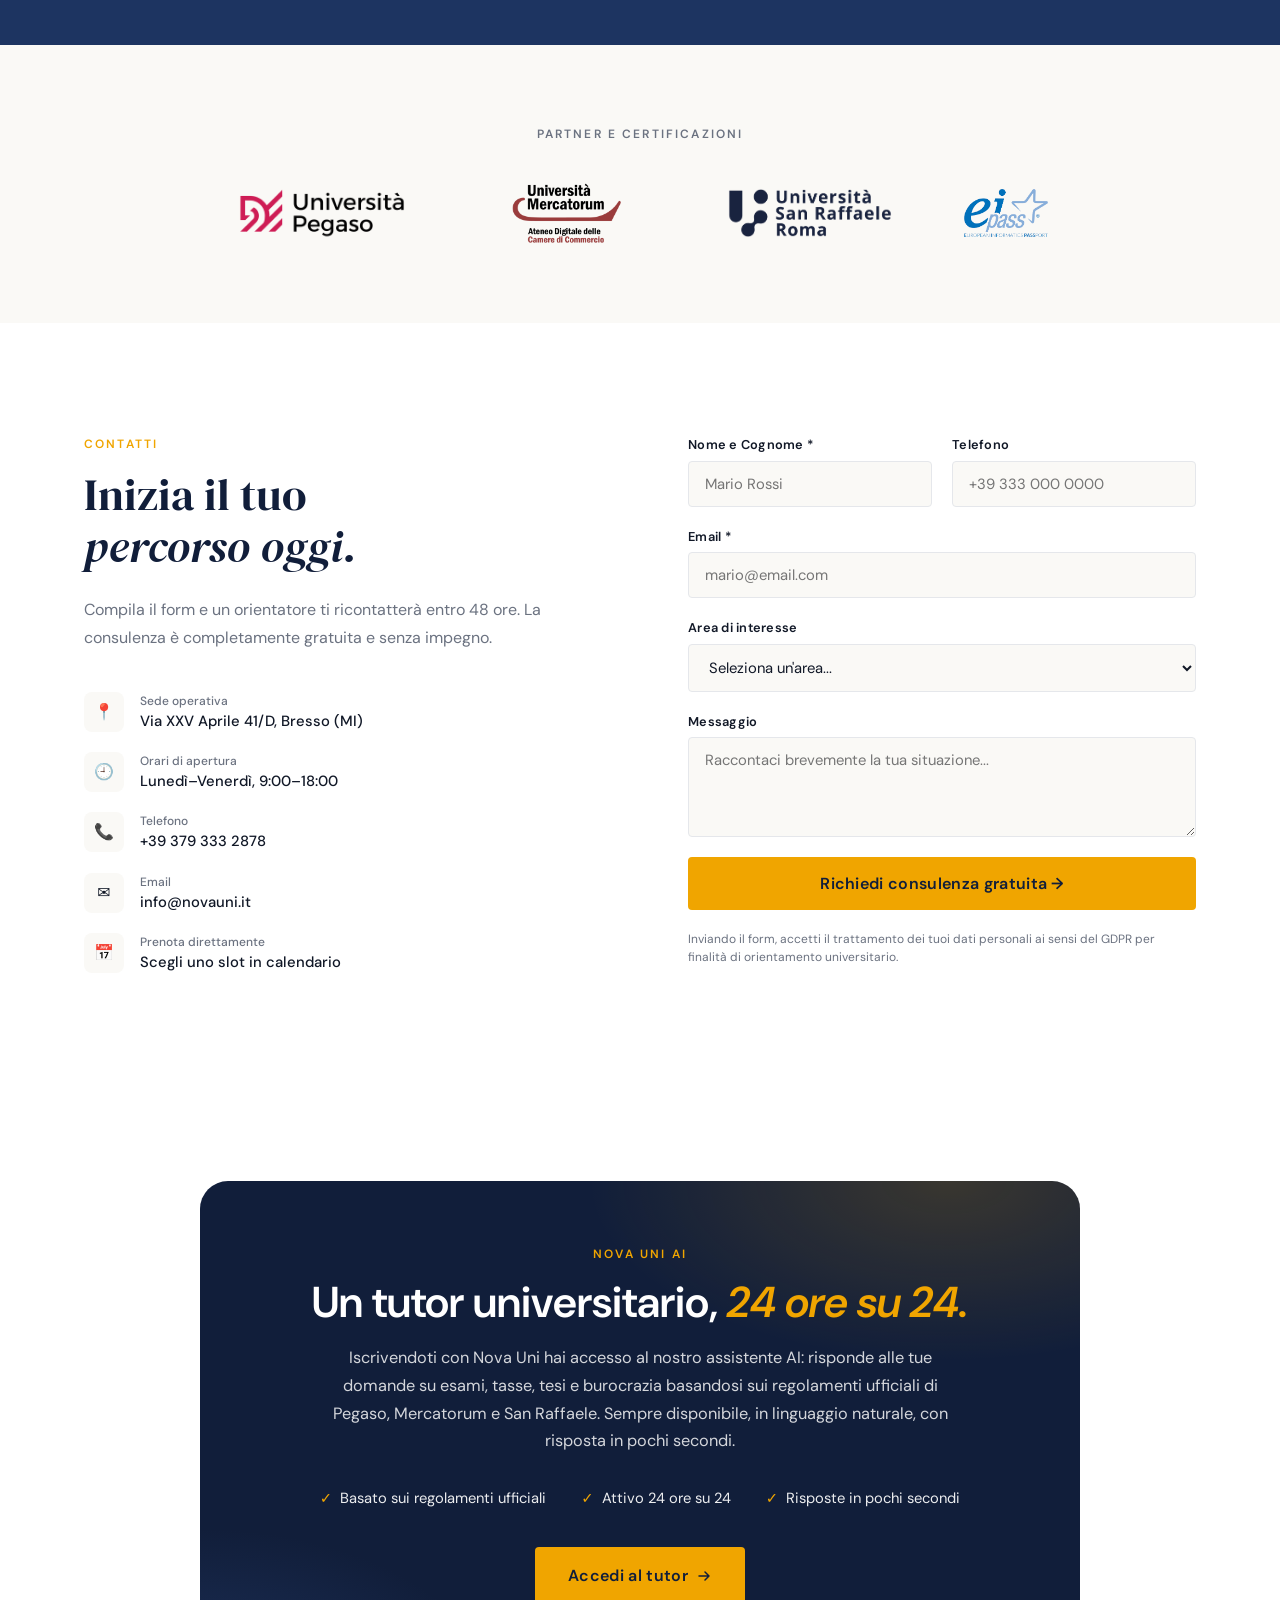
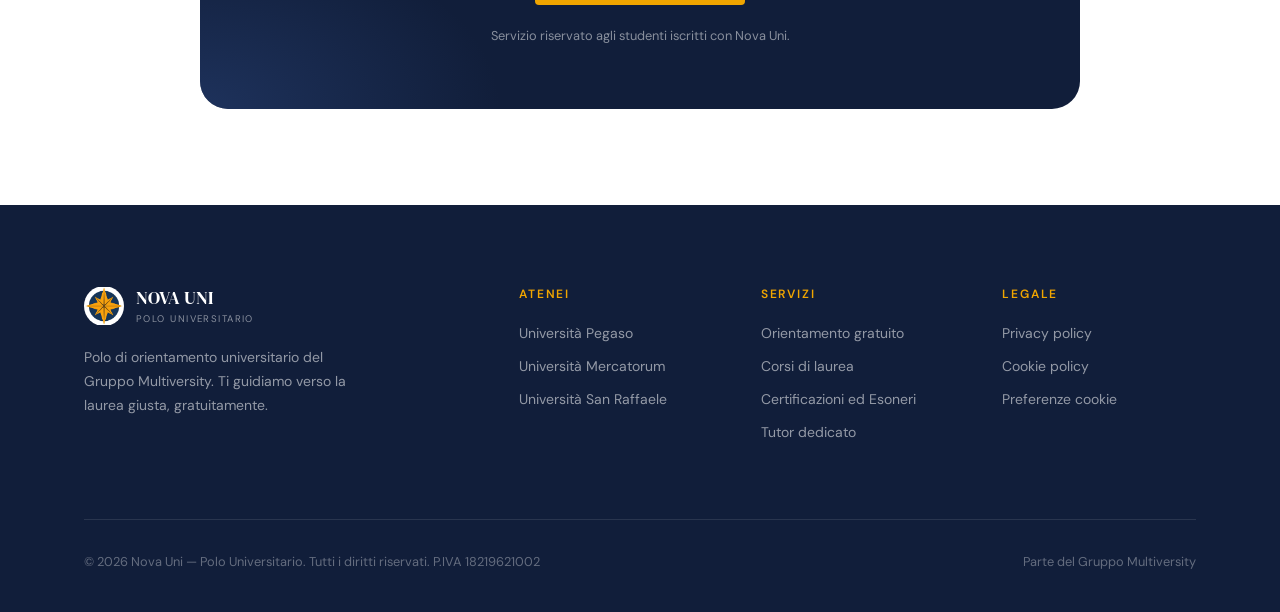
==== commit aa9a2e4a: "Uniforma dimensioni loghi atenei" ====
--- a/index.html
+++ b/index.html
@@ -128,9 +128,9 @@
       <div class="hero__partners">
         <div class="hero__partners-label">Atenei e partner convenzionati</div>
         <div class="hero__partners-list">
-          <div class="hero__partner-card"><img src="assets/pegaso.png" alt="Università Pegaso" style="height:30px"></div>
-          <div class="hero__partner-card"><img src="assets/mercatorum.png" alt="Università Mercatorum" style="height:40px"></div>
-          <div class="hero__partner-card"><img src="assets/sanraffaele.png" alt="Università San Raffaele" style="height:28px"></div>
+          <div class="hero__partner-card"><img class="university-logo" src="assets/pegaso.png" alt="Università Pegaso"></div>
+          <div class="hero__partner-card"><img class="university-logo" src="assets/mercatorum.png" alt="Università Mercatorum"></div>
+          <div class="hero__partner-card"><img class="university-logo" src="assets/sanraffaele.png" alt="Università San Raffaele"></div>
           <div class="hero__partner-card"><img src="assets/eipass.png" alt="EIPASS" style="height:24px"></div>
         </div>
       </div>
@@ -278,9 +278,9 @@
   <div class="container">
     <div class="partners__label">PARTNER E CERTIFICAZIONI</div>
     <div class="partners__list">
-      <div class="partners__item"><img src="assets/pegaso.png" alt="Università Pegaso" style="height:44px"></div>
-      <div class="partners__item"><img src="assets/mercatorum.png" alt="Università Mercatorum" style="height:60px"></div>
-      <div class="partners__item"><img src="assets/sanraffaele.png" alt="Università San Raffaele" style="height:44px"></div>
+      <div class="partners__item"><img class="university-logo" src="assets/pegaso.png" alt="Università Pegaso"></div>
+      <div class="partners__item"><img class="university-logo" src="assets/mercatorum.png" alt="Università Mercatorum"></div>
+      <div class="partners__item"><img class="university-logo" src="assets/sanraffaele.png" alt="Università San Raffaele"></div>
       <div class="partners__item"><img src="assets/eipass.png" alt="EIPASS" style="height:48px"></div>
     </div>
   </div>
--- a/css/style.css
+++ b/css/style.css
@@ -267,6 +267,10 @@
   box-sizing: border-box;
 }
 .hero__partner-card img { object-fit: contain; }
+.hero__partner-card .university-logo {
+  width: 108px;
+  height: 40px;
+}
 
 .hero__cta-row {
   display: flex;
@@ -381,7 +385,8 @@
   margin-bottom: 1.5rem;
 }
 .ateneo-card__logo img {
-  max-height: 56px;
+  width: 200px;
+  height: 56px;
   max-width: 100%;
   object-fit: contain;
 }
@@ -564,6 +569,10 @@
   flex-wrap: wrap;
 }
 .partners__item img { object-fit: contain; }
+.partners__item .university-logo {
+  width: 180px;
+  height: 60px;
+}
 
 /* ==========================================================================
    Contact
@@ -1249,11 +1258,10 @@
   box-shadow: 0 2px 8px rgba(0,0,0,0.1);
 }
 .course-card__ateneo img {
-  height: 22px;
-  width: auto;
+  width: 104px;
+  height: 32px;
   object-fit: contain;
 }
-.course-card__ateneo--mercatorum img { height: 32px; }
 .course-card__ateneo--pegaso { border-top: 3px solid #c0143c; }
 .course-card__ateneo--mercatorum { border-top: 3px solid var(--navy); }
 .course-card__ateneo--sanraffaele { border-top: 3px solid #2a5298; }
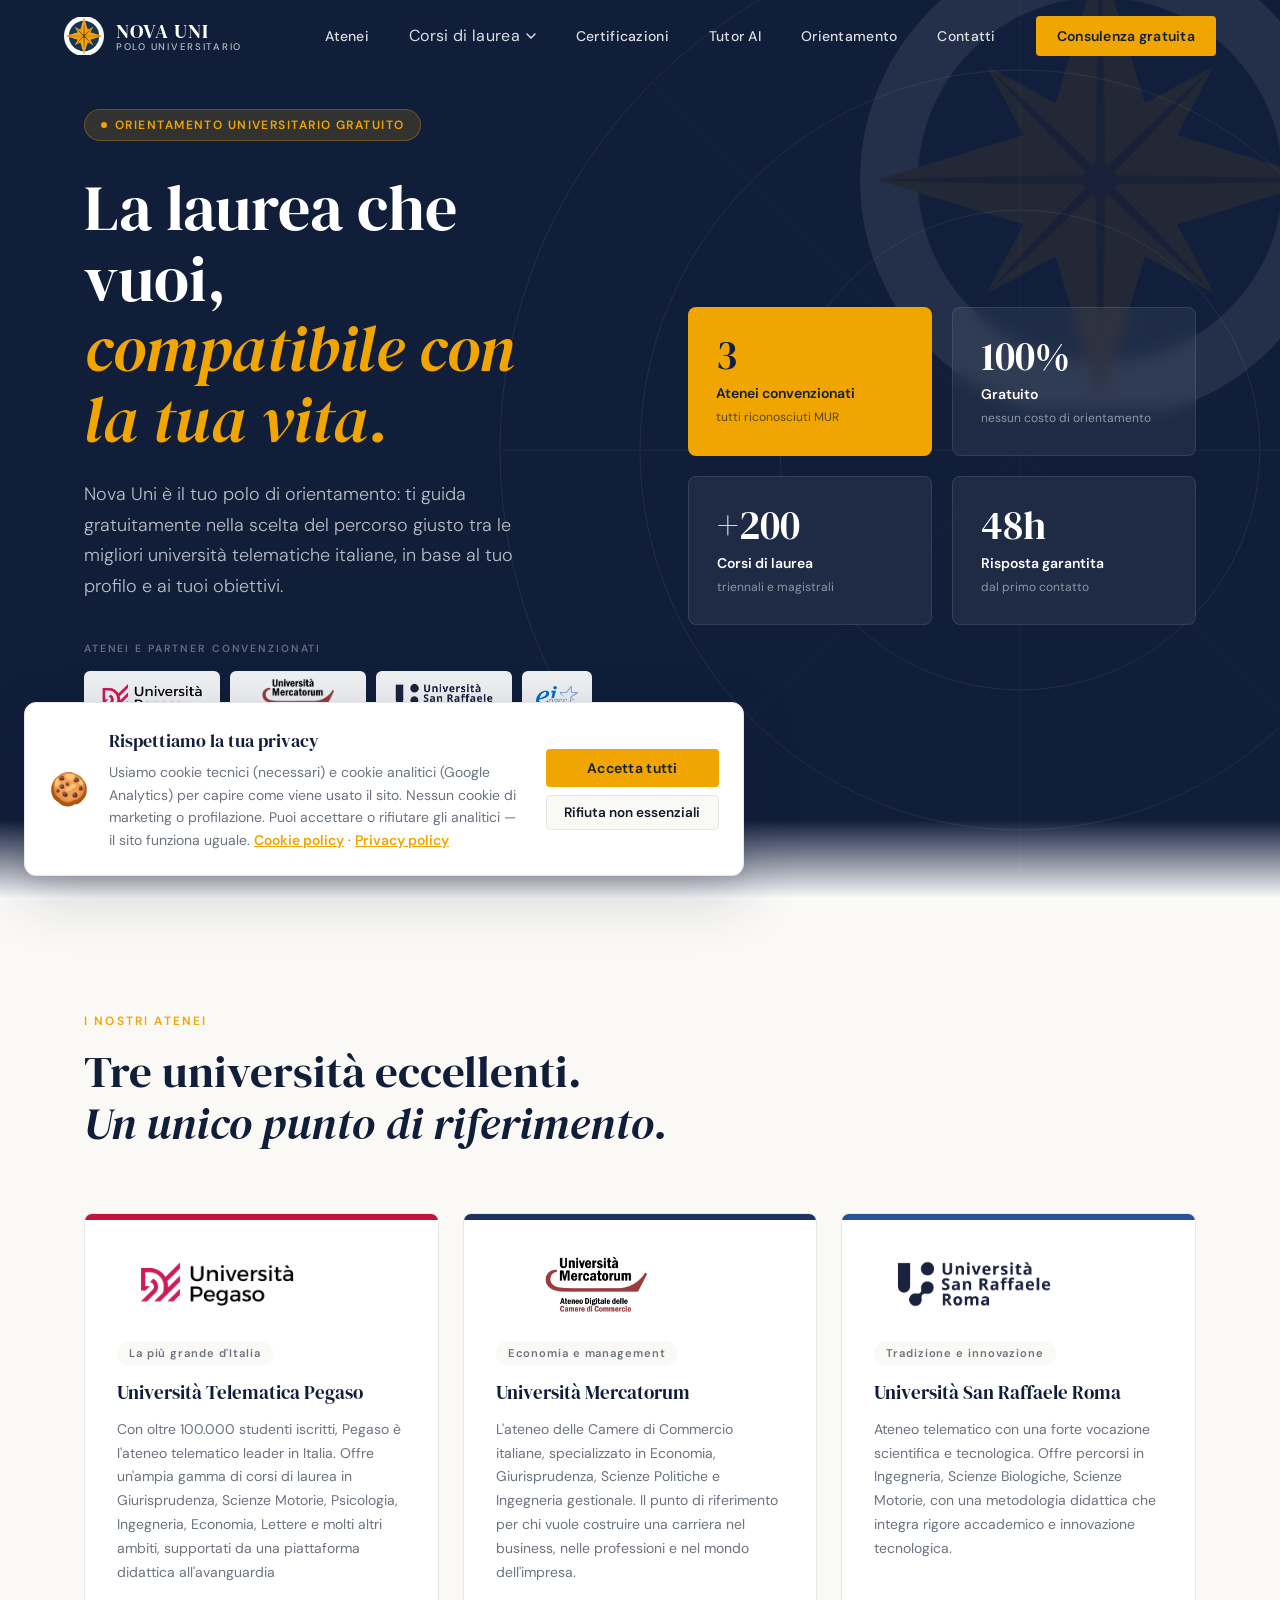
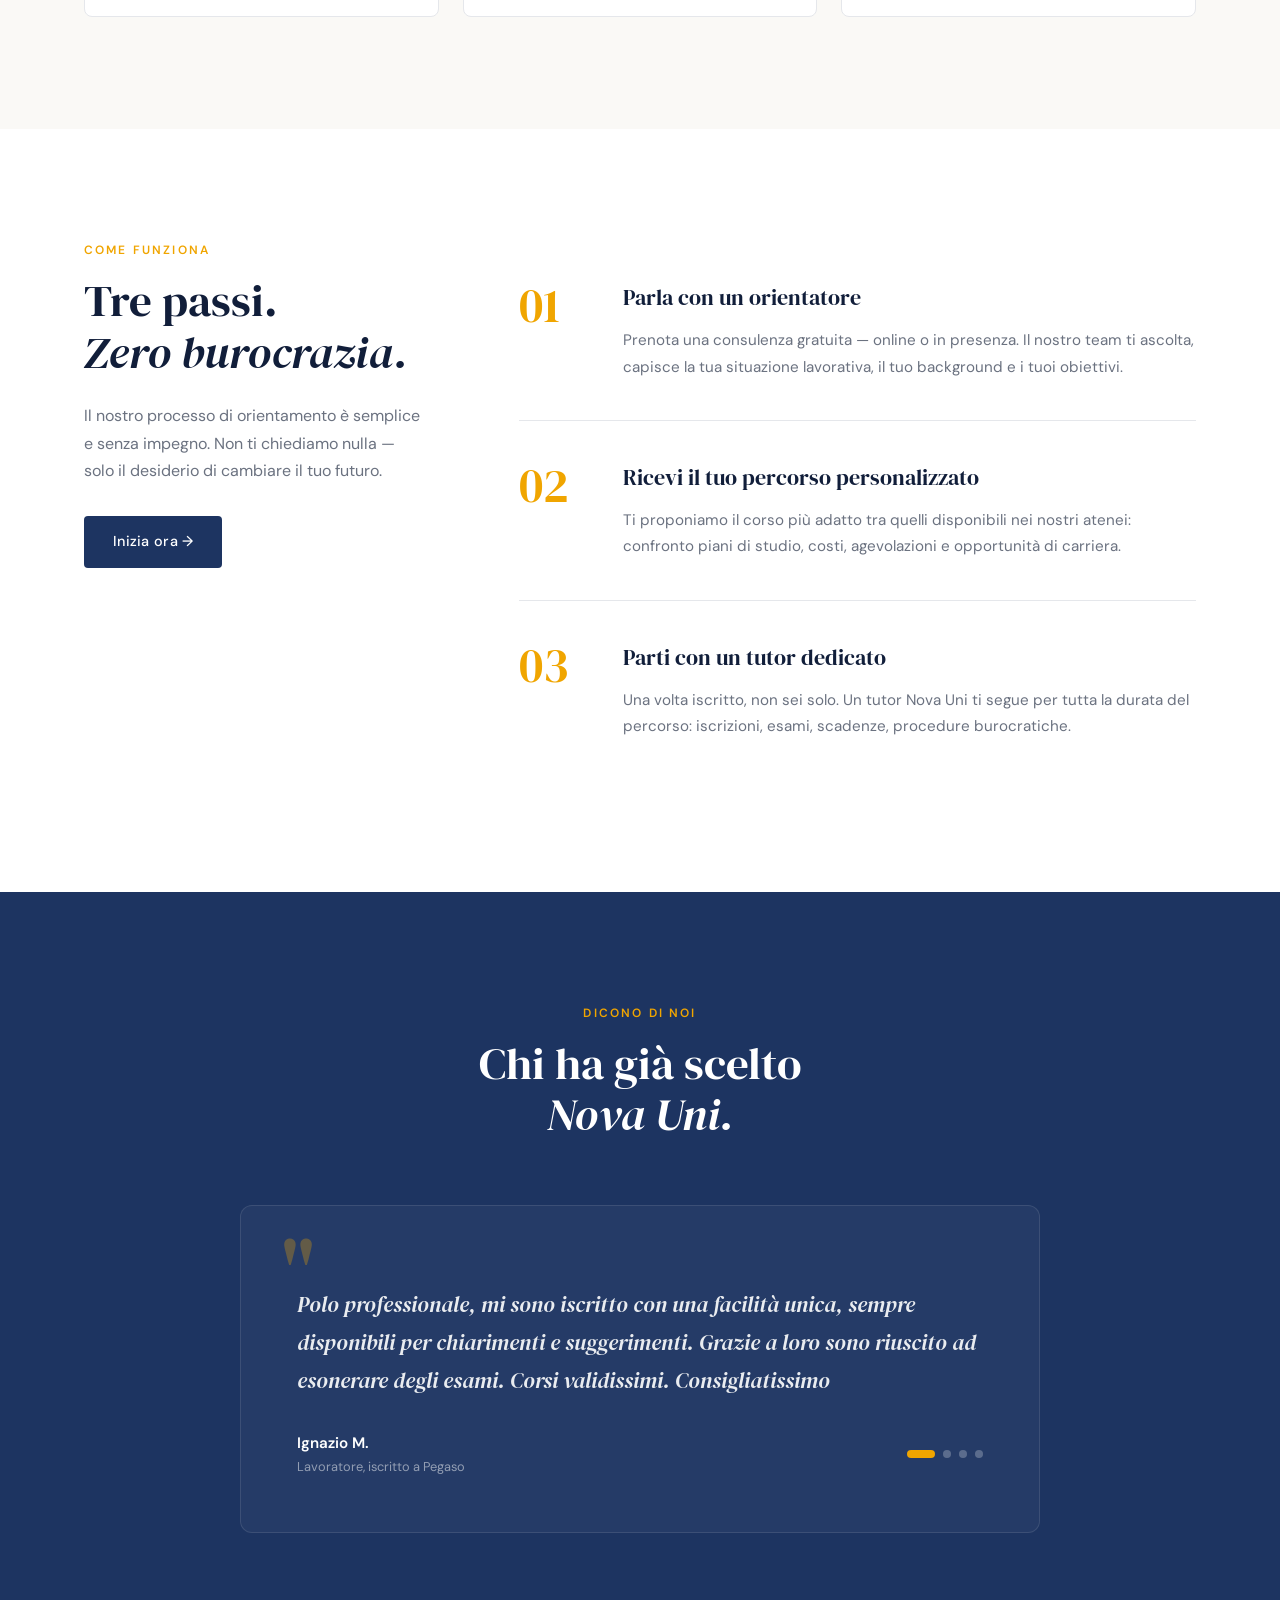
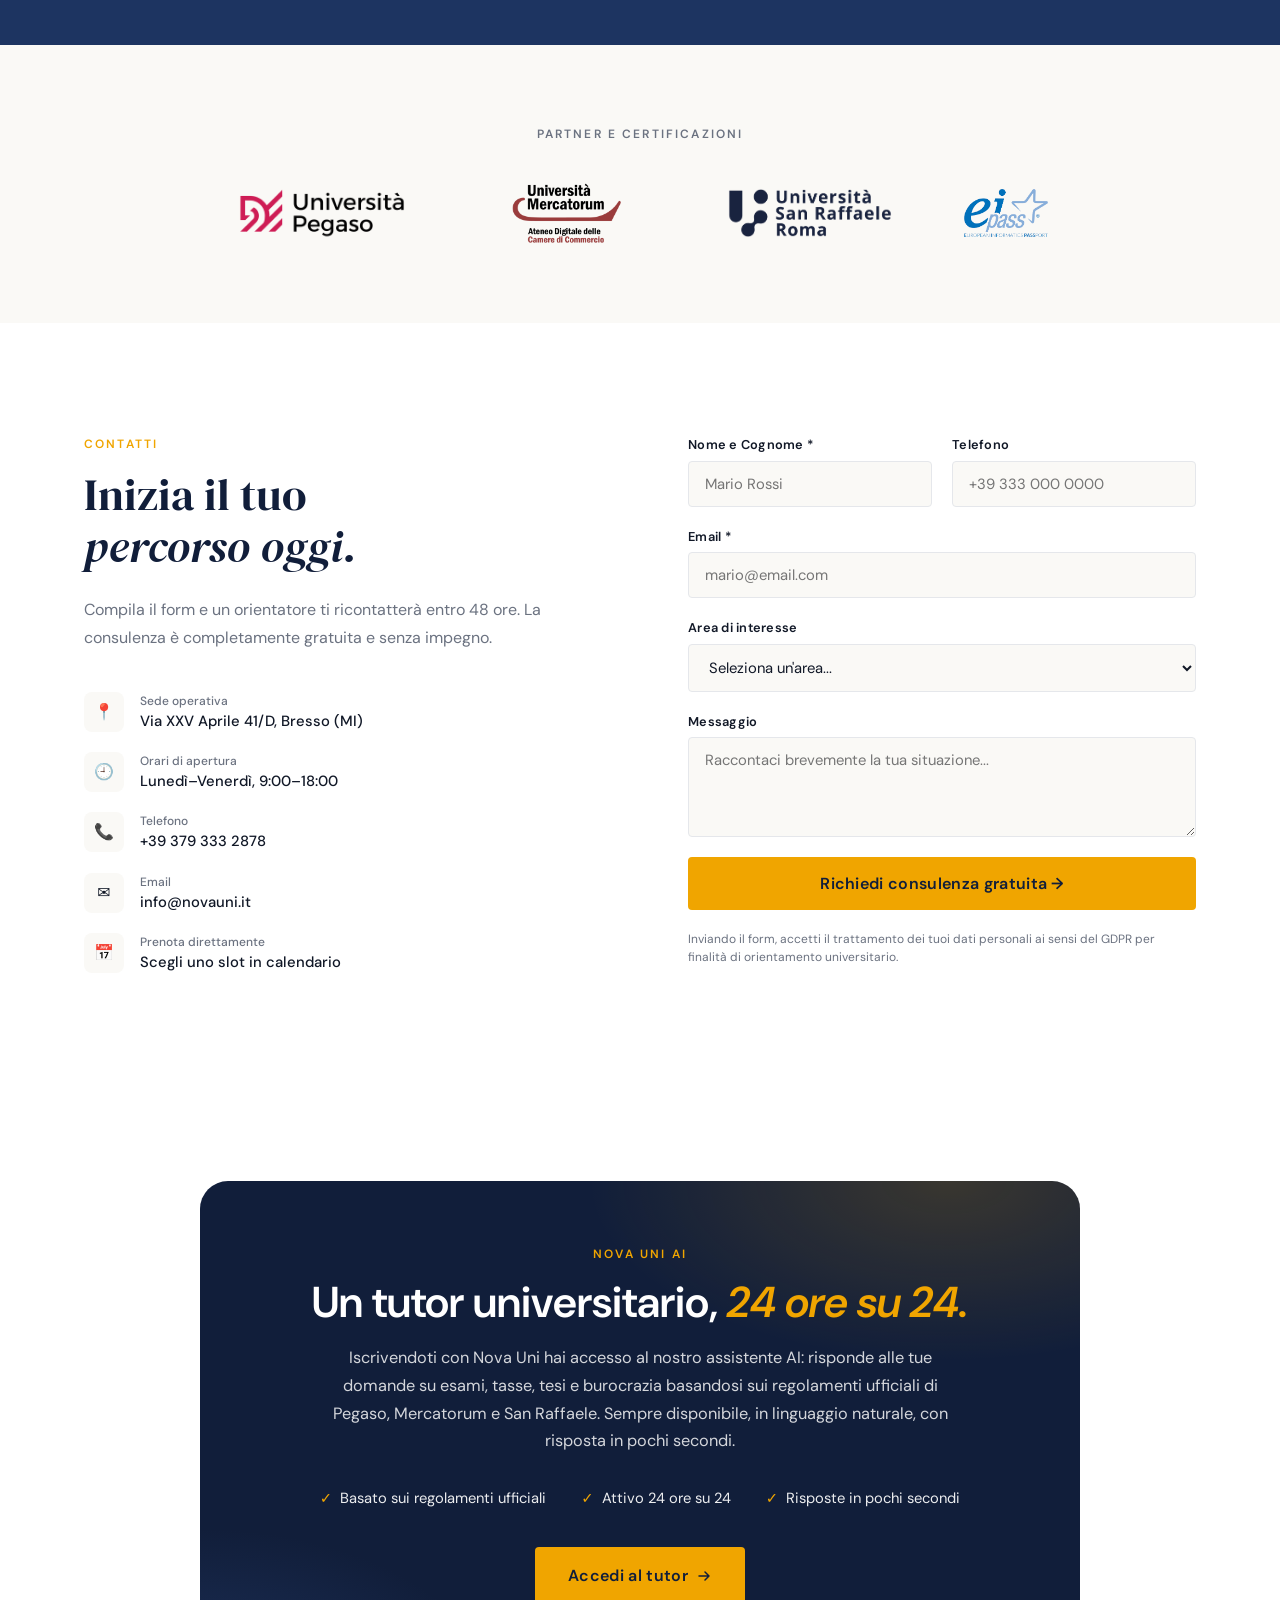
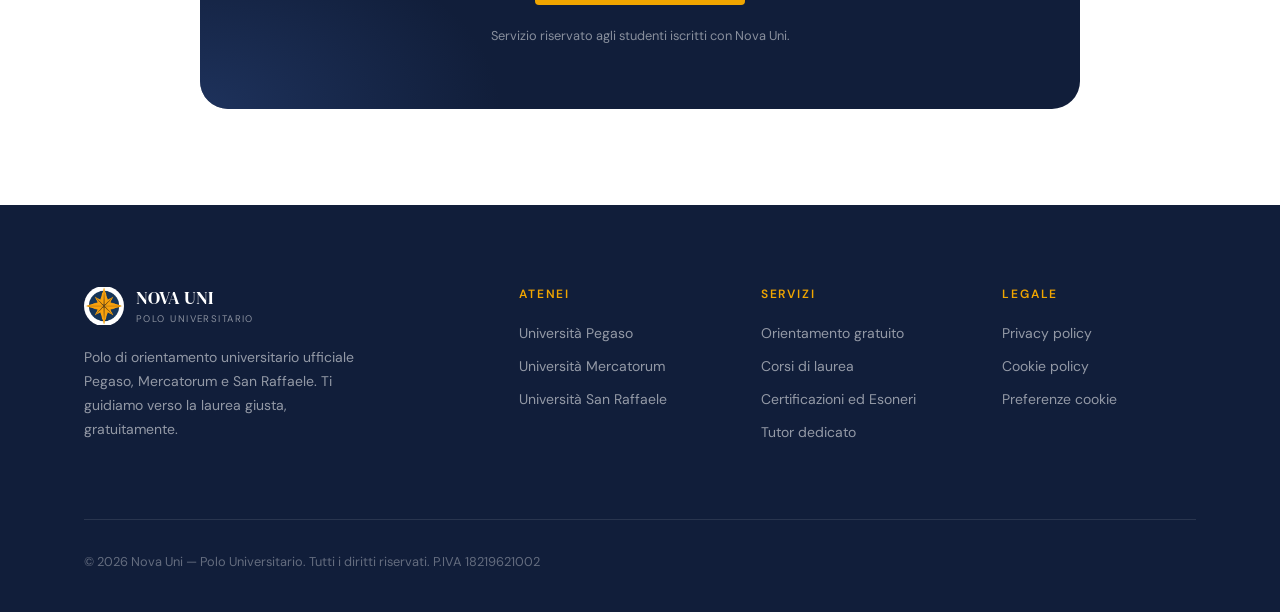
==== commit 889c6d75: "Aggiorna dicitura polo ufficiale nel footer" ====
--- a/index.html
+++ b/index.html
@@ -488,7 +488,7 @@
             <div class="footer__brand-sub">POLO UNIVERSITARIO</div>
           </div>
         </div>
-        <p class="footer__tagline">Polo di orientamento universitario del Gruppo Multiversity. Ti guidiamo verso la laurea giusta, gratuitamente.</p>
+        <p class="footer__tagline">Polo di orientamento universitario ufficiale Pegaso, Mercatorum e San Raffaele. Ti guidiamo verso la laurea giusta, gratuitamente.</p>
       </div>
 
       <div class="footer__col">
@@ -516,7 +516,6 @@
 
     <div class="footer__bottom">
       <p>© 2026 Nova Uni — Polo Universitario. Tutti i diritti riservati. P.IVA 18219621002</p>
-      <p>Parte del Gruppo Multiversity</p>
     </div>
   </div>
 </footer>
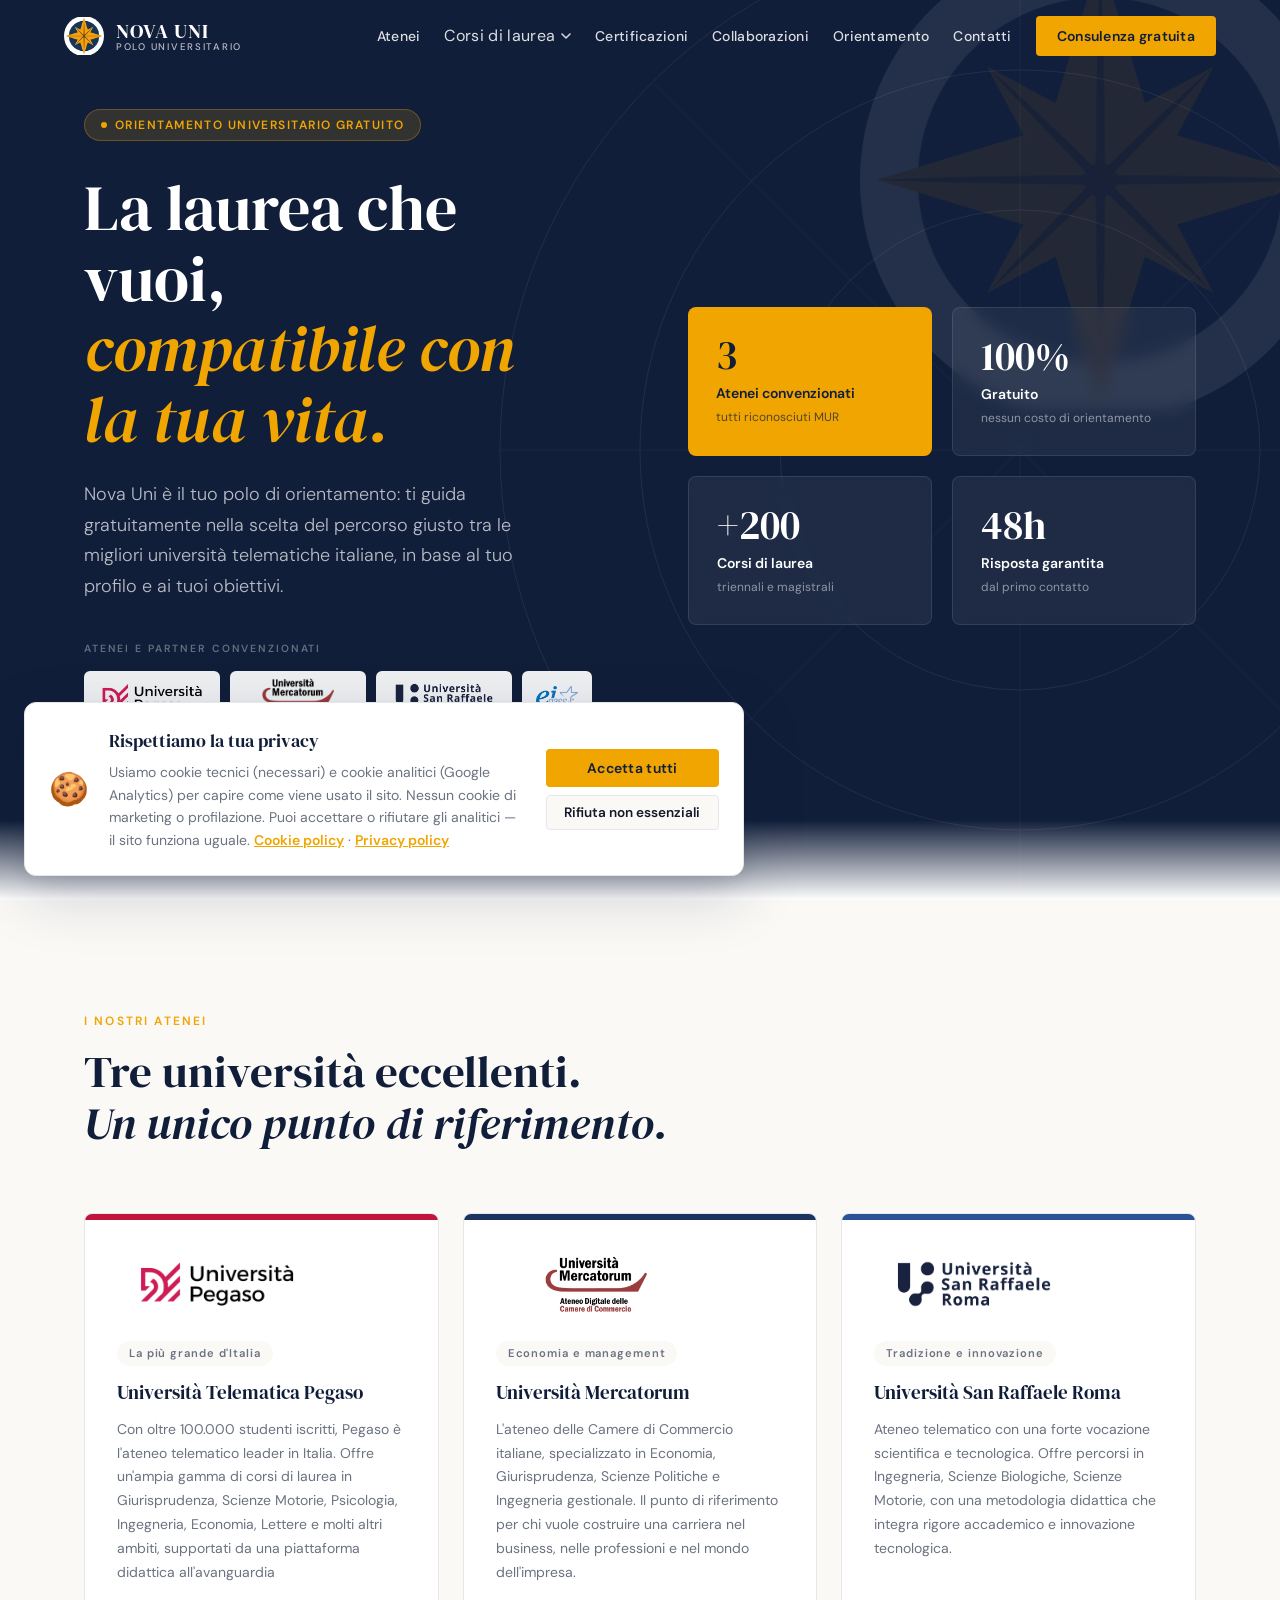
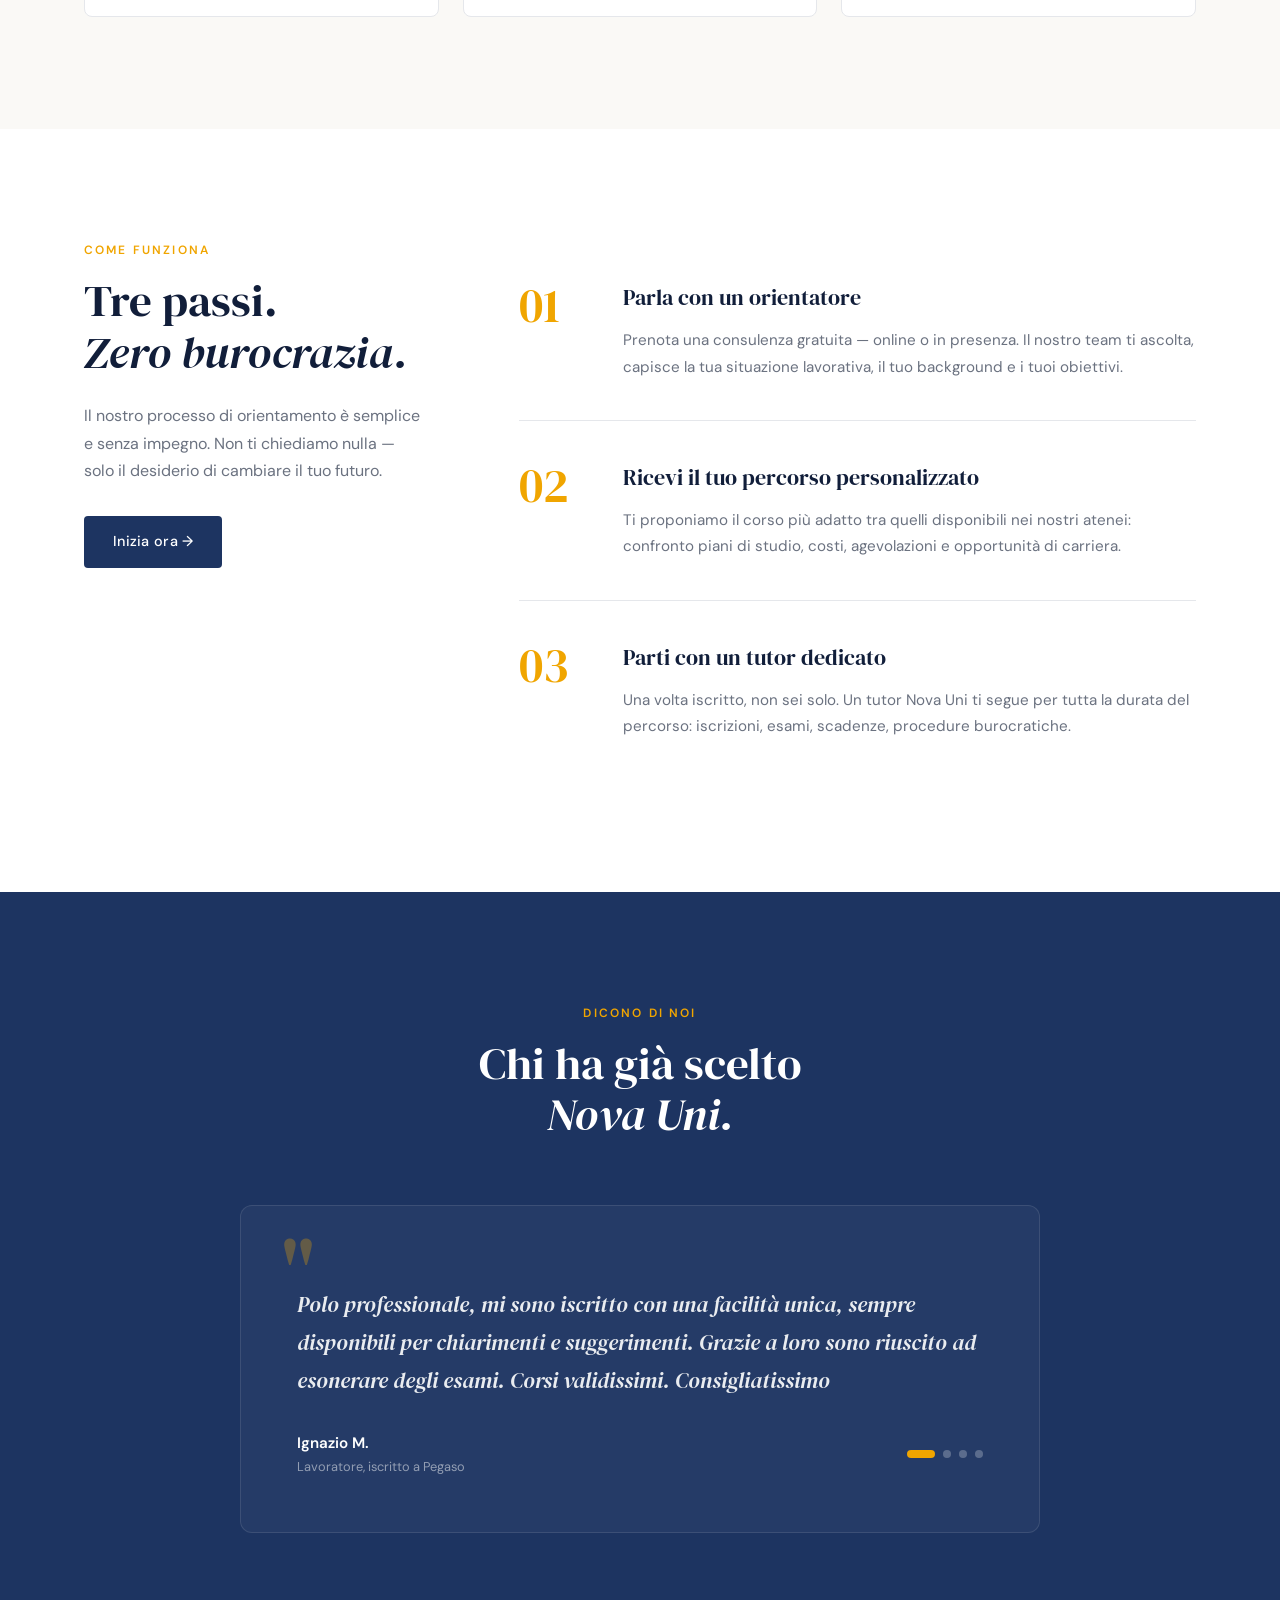
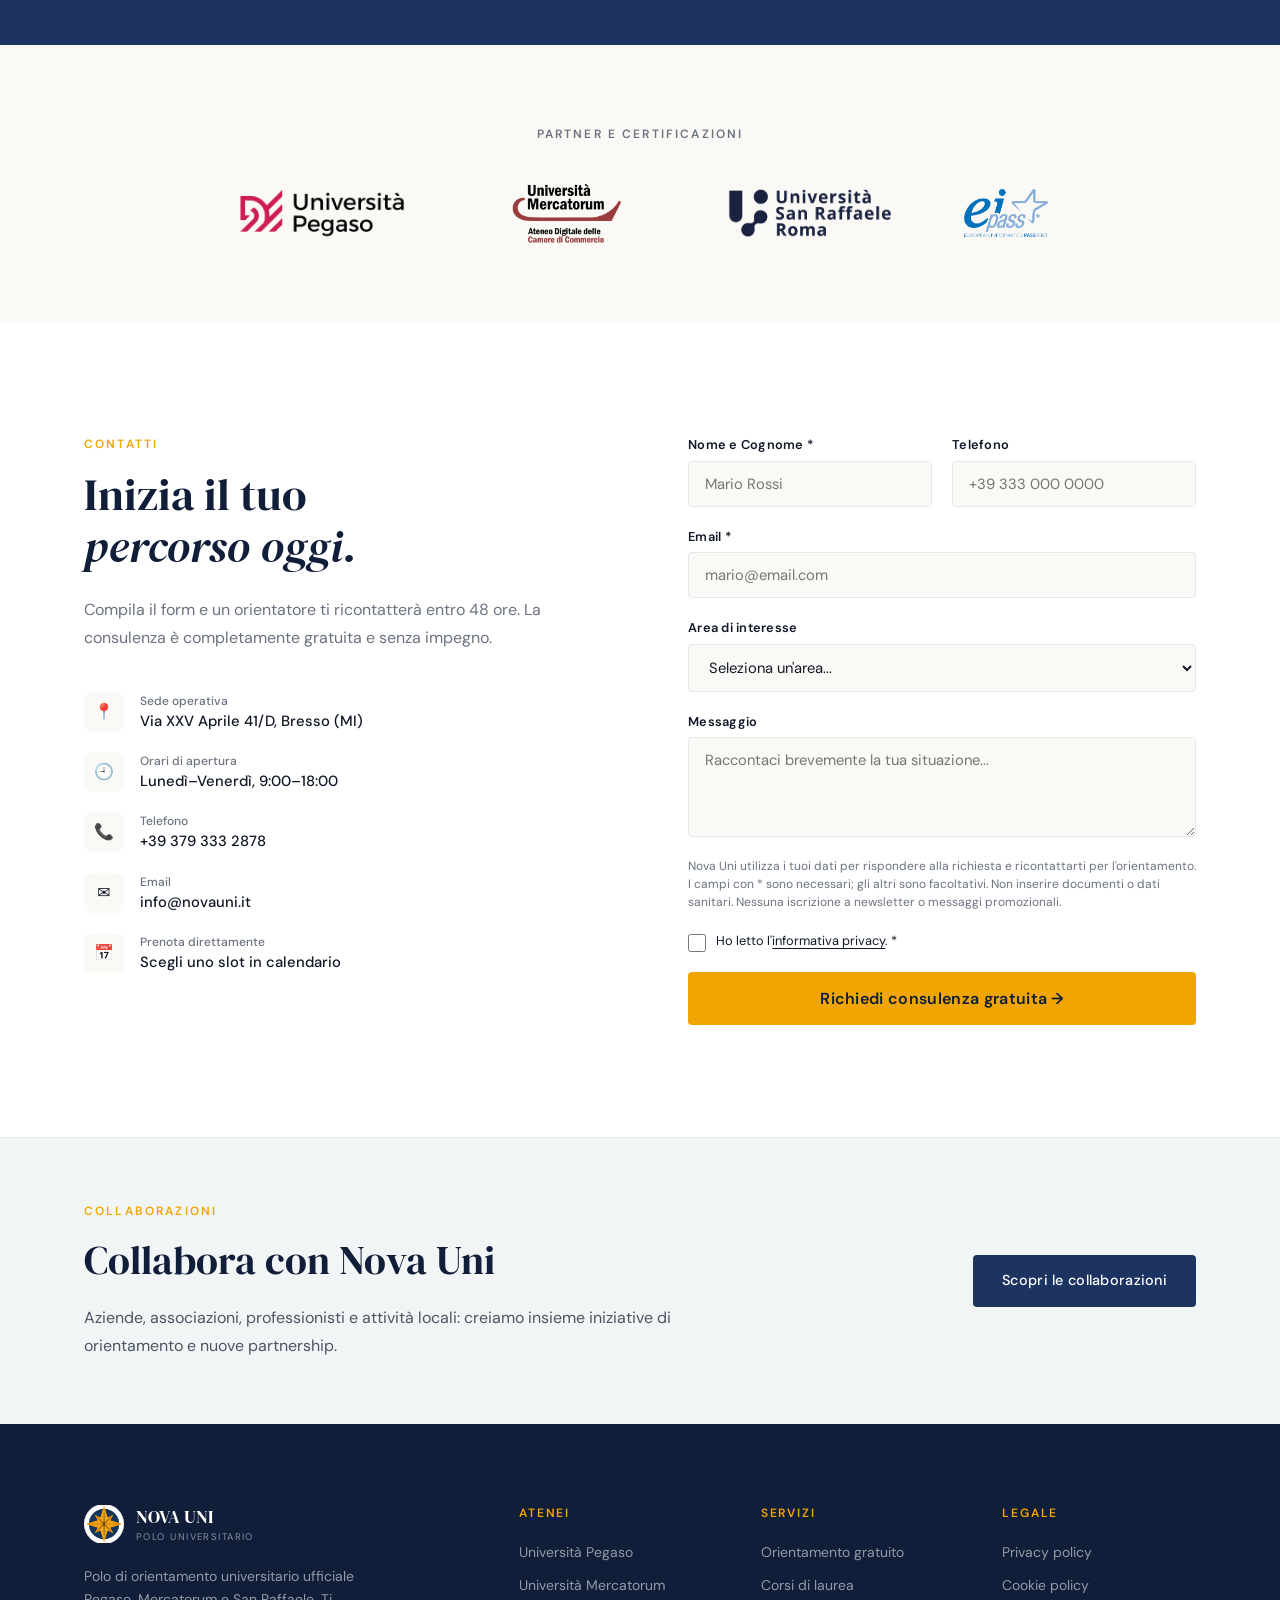
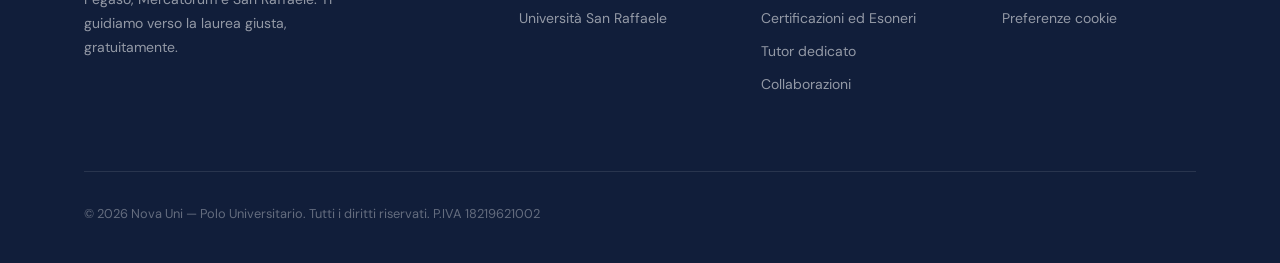
==== commit e99fcb91: "Aggiunge pagina collaborazioni e aggiorna moduli contatto" ====
--- a/index.html
+++ b/index.html
@@ -88,7 +88,7 @@
       </div>
 
       <a href="certificazioni.html" class="navbar__link">Certificazioni</a>
-      <a href="https://ai.novauni.it" target="_blank" rel="noopener" class="navbar__link">Tutor AI</a>
+      <a href="collaborazioni.html" class="navbar__link">Collaborazioni</a>
       <a href="index.html#come-funziona" class="navbar__link">Orientamento</a>
       <a href="index.html#contatti" class="navbar__link">Contatti</a>
       <a href="https://calendly.com/novauni-formazione/30min" target="_blank" rel="noopener" class="btn btn--gold btn--sm">Consulenza gratuita</a>
@@ -299,7 +299,7 @@
             <div class="contact__icon">📍</div>
             <div>
               <div class="contact__item-label">Sede operativa</div>
-              <div class="contact__item-val"><m="https://www.google.com/maps/search/?api=1&amp;query=Via+XXV+Aprile+41%2FD%2C+Bresso+MI" target="_blank" rel="noopener">Via XXV Aprile 41/D, Bresso (MI)</a></div>
+              <div class="contact__item-val"><a href="https://www.google.com/maps/search/?api=1&amp;query=Via+XXV+Aprile+41%2FD%2C+Bresso+MI" target="_blank" rel="noopener">Via XXV Aprile 41/D, Bresso (MI)</a></div>
             </div>
           </div>
           <div class="contact__item">
@@ -313,7 +313,7 @@
             <div class="contact__icon">📞</div>
             <div>
               <div class="contact__item-label">Telefono</div>
-              <div class="contact__item-val">+39 379 333 2878</div>
+              <div class="contact__item-val"><a href="tel:+393793332878">+39 379 333 2878</a></div>
             </div>
           </div>
           <div class="contact__item">
@@ -334,26 +334,27 @@
       </div>
 
       <div class="contact__form-wrap">
-        <form id="contactForm" class="form" action="https://api.web3forms.com/submit" method="POST">
+        <form id="contactForm" class="form" data-contact-form data-success="formSuccess" data-error="formError" action="https://api.web3forms.com/submit" method="POST" aria-describedby="studentPrivacyNote">
           <input type="hidden" name="access_key" value="ffd75ed9-3d93-484d-8637-f103afc93074">
           <input type="hidden" name="subject" value="Nuova richiesta orientamento — novauni.it">
           <input type="hidden" name="from_name" value="Sito Nova Uni">
+          <input type="hidden" name="informativa_versione" value="2026-10-08 / 1.1">
           <input type="checkbox" name="botcheck" style="display:none" tabindex="-1" autocomplete="off">
 
           <div class="form__row">
             <div class="form__field">
               <label class="form__label" for="f-nome">Nome e Cognome *</label>
-              <input id="f-nome" class="form__input" type="text" name="nome" required placeholder="Mario Rossi">
+              <input id="f-nome" class="form__input" type="text" name="nome" autocomplete="name" required placeholder="Mario Rossi">
             </div>
             <div class="form__field">
               <label class="form__label" for="f-tel">Telefono</label>
-              <input id="f-tel" class="form__input" type="tel" name="telefono" placeholder="+39 333 000 0000">
+              <input id="f-tel" class="form__input" type="tel" name="telefono" autocomplete="tel" placeholder="+39 333 000 0000">
             </div>
           </div>
 
           <div class="form__field">
             <label class="form__label" for="f-email">Email *</label>
-            <input id="f-email" class="form__input" type="email" name="email" required placeholder="mario@email.com">
+            <input id="f-email" class="form__input" type="email" name="email" autocomplete="email" required placeholder="mario@email.com">
           </div>
 
           <div class="form__field">
@@ -375,105 +376,41 @@
             <textarea id="f-msg" class="form__input form__textarea" name="messaggio" placeholder="Raccontaci brevemente la tua situazione..."></textarea>
           </div>
 
+          <p class="form__legal" id="studentPrivacyNote">Nova Uni utilizza i tuoi dati per rispondere alla richiesta e ricontattarti per l'orientamento. I campi con * sono necessari; gli altri sono facoltativi. Non inserire documenti o dati sanitari. Nessuna iscrizione a newsletter o messaggi promozionali.</p>
+          <label class="form__privacy" for="f-privacy">
+            <input id="f-privacy" type="checkbox" name="presa_visione_privacy" value="Ho letto l'informativa privacy" required>
+            <span>Ho letto l'<a href="privacy.html" target="_blank" rel="noopener">informativa privacy</a>. *</span>
+          </label>
+
           <button type="submit" class="form__submit btn btn--gold btn--lg" id="formSubmit">
             <span class="form__submit-label">Richiedi consulenza gratuita →</span>
             <span class="form__submit-spinner" hidden>Invio in corso...</span>
           </button>
 
-          <p class="form__legal">Inviando il form, accetti il trattamento dei tuoi dati personali ai sensi del GDPR per finalità di orientamento universitario.</p>
         </form>
 
-        <div class="form__success" id="formSuccess" hidden>
+        <div class="form__success" id="formSuccess" role="status" tabindex="-1" hidden>
           <div class="form__success-icon">✓</div>
           <h3 class="form__success-title">Richiesta inviata!</h3>
           <p class="form__success-text">Ti contatteremo entro 48 ore lavorative per fissare la tua consulenza gratuita.</p>
         </div>
 
-        <div class="form__error" id="formError" hidden>
-          <p>Si è verificato un problema nell'invio. Riprova oppure scrivici a <a href="mailto:info@novauni.it">info@novauni.it</a>.</p>
-        </div>
-      </div>
-    </div>
-  </div>
-</section>
-
-<!-- ===== Sezione Tutor AI ===== -->
-<style>
-  .ai-tutor { padding: 6rem 0; background: var(--white); }
-  .ai-tutor__box {
-    background: var(--navy-dark);
-    border-radius: 28px;
-    padding: 4rem 3rem;
-    text-align: center;
-    color: #fff;
-    max-width: 880px;
-    margin: 0 auto;
-    position: relative;
-    overflow: hidden;
-  }
-  .ai-tutor__box::before {
-    content: "";
-    position: absolute; inset: 0;
-    background:
-      radial-gradient(600px 300px at 85% 0%, rgba(240,165,0,0.18), transparent 60%),
-      radial-gradient(500px 300px at 0% 100%, rgba(38,63,114,0.6), transparent 60%);
-    pointer-events: none;
-  }
-  .ai-tutor__box > * { position: relative; z-index: 1; }
-  .ai-tutor__box .section__eyebrow { color: var(--gold); }
-  .ai-tutor__title {
-    font-size: clamp(1.9rem, 4vw, 2.7rem);
-    line-height: 1.1;
-    margin: 0.6rem 0 1.1rem;
-    color: #fff;
-    font-weight: 600;
-  }
-  .ai-tutor__title em { color: var(--gold); font-style: italic; }
-  .ai-tutor__lead {
-    color: rgba(255,255,255,0.82);
-    max-width: 620px;
-    margin: 0 auto 2rem;
-    line-height: 1.7;
-    font-size: 1.02rem;
-  }
-  .ai-tutor__features {
-    display: flex; gap: 1.2rem 2.2rem;
-    justify-content: center; flex-wrap: wrap;
-    margin-bottom: 2.4rem;
-  }
-  .ai-tutor__feature {
-    color: rgba(255,255,255,0.92);
-    font-size: 0.92rem;
-    display: inline-flex; align-items: center; gap: 0.5rem;
-  }
-  .ai-tutor__feature span { color: var(--gold); font-weight: 700; }
-  .ai-tutor__note { margin-top: 1.3rem; font-size: 0.8rem; color: rgba(255,255,255,0.5); }
-  @media (max-width: 600px) {
-    .ai-tutor { padding: 4rem 0; }
-    .ai-tutor__box { padding: 2.6rem 1.5rem; }
-  }
-</style>
-<section class="ai-tutor" id="tutor-ai">
-  <div class="container">
-    <div class="ai-tutor__box">
-      <div class="section__eyebrow">NOVA UNI AI</div>
-      <h2 class="ai-tutor__title">Un tutor universitario, <em>24 ore su 24.</em></h2>
-      <p class="ai-tutor__lead">
-        Iscrivendoti con Nova Uni hai accesso al nostro assistente AI: risponde alle tue domande
-        su esami, tasse, tesi e burocrazia basandosi sui regolamenti ufficiali di Pegaso,
-        Mercatorum e San Raffaele. Sempre disponibile, in linguaggio naturale, con risposta in pochi secondi.
-      </p>
-      <div class="ai-tutor__features">
-        <div class="ai-tutor__feature"><span>✓</span> Basato sui regolamenti ufficiali</div>
-        <div class="ai-tutor__feature"><span>✓</span> Attivo 24 ore su 24</div>
-        <div class="ai-tutor__feature"><span>✓</span> Risposte in pochi secondi</div>
-      </div>
-      <a href="https://ai.novauni.it" target="_blank" rel="noopener" class="btn btn--gold btn--lg">
-        Accedi al tutor
-        <svg width="16" height="16" viewBox="0 0 16 16" fill="none" aria-hidden="true"><path d="M3 8h10M9 4l4 4-4 4" stroke="currentColor" stroke-width="1.5" stroke-linecap="round" stroke-linejoin="round"/></svg>
-      </a>
-      <p class="ai-tutor__note">Servizio riservato agli studenti iscritti con Nova Uni.</p>
-    </div>
+        <div class="form__error" id="formError" role="alert" tabindex="-1" hidden>
+          <p>Non abbiamo potuto confermare l'invio. Riprova oppure scrivici a <a href="mailto:info@novauni.it">info@novauni.it</a>.</p>
+        </div>
+      </div>
+    </div>
+  </div>
+</section>
+
+<section class="collaborations collaborations--teaser" id="collaborazioni" aria-labelledby="collaborationsTitle">
+  <div class="container collaborations__teaser">
+    <div>
+      <div class="section__eyebrow">COLLABORAZIONI</div>
+      <h2 class="collaborations__title" id="collaborationsTitle">Collabora con Nova Uni</h2>
+      <p class="collaborations__lead">Aziende, associazioni, professionisti e attività locali: creiamo insieme iniziative di orientamento e nuove partnership.</p>
+    </div>
+    <a href="collaborazioni.html" class="btn btn--navy">Scopri le collaborazioni</a>
   </div>
 </section>
 
@@ -504,6 +441,7 @@
         <a href="corsi.html" class="footer__link">Corsi di laurea</a>
         <a href="certificazioni.html" class="footer__link">Certificazioni ed Esoneri</a>
         <a href="#come-funziona" class="footer__link">Tutor dedicato</a>
+        <a href="collaborazioni.html" class="footer__link">Collaborazioni</a>
       </div>
 
       <div class="footer__col">
@@ -544,5 +482,6 @@
 
 <script src="js/cookie-consent.js"></script>
 <script src="js/main.js"></script>
+<script src="js/contact-forms.js"></script>
 </body>
 </html>
--- a/css/style.css
+++ b/css/style.css
@@ -132,7 +132,7 @@
 .navbar__menu {
   display: flex;
   align-items: center;
-  gap: 2.5rem;
+  gap: 1.5rem;
 }
 .navbar__link {
   font-family: var(--sans);
@@ -631,12 +631,146 @@
 .contact__item-val a:hover { color: var(--gold); }
 
 /* ==========================================================================
+   Collaborazioni
+   ========================================================================== */
+.collaborations {
+  padding: 6rem 0;
+  background: #f2f5f6;
+  border-top: 1px solid var(--border);
+  scroll-margin-top: 72px;
+}
+.collaborations--teaser { padding: 4rem 0; }
+.collaborations__teaser {
+  display: flex;
+  align-items: center;
+  justify-content: space-between;
+  gap: 3rem;
+}
+.collaborations__teaser > div { max-width: 680px; }
+.collaborations__teaser .collaborations__lead { margin-bottom: 0; }
+.collaborations__teaser .btn { flex-shrink: 0; }
+.collaborations-intro { padding: 9rem 0 4rem; }
+.collaborations-intro h1 {
+  font-family: var(--serif);
+  font-size: 3rem;
+  font-weight: 400;
+  color: var(--navy-dark);
+  line-height: 1.15;
+  overflow-wrap: anywhere;
+}
+.collaborations-intro__lead {
+  font-size: 1.5rem;
+  line-height: 1.4;
+  color: var(--navy);
+  margin-top: 1.25rem;
+}
+.collaborations-intro__text {
+  max-width: 720px;
+  color: #4b5563;
+  line-height: 1.75;
+  margin: 1.25rem 0 1.75rem;
+}
+.collaborations-details { padding: 3rem 0 5rem; }
+.collaborations-details__grid {
+  display: grid;
+  grid-template-columns: repeat(2, minmax(0, 1fr));
+  gap: 2.5rem 4rem;
+  margin-top: 2.5rem;
+}
+.collaborations-details article {
+  border-top: 2px solid var(--gold);
+  padding-top: 1.25rem;
+}
+.collaborations-details h3,
+.collaborations-process h3 { font-size: 1.125rem; font-weight: 600; margin-bottom: 0.75rem; }
+.collaborations-details p,
+.collaborations-process p { color: #4b5563; line-height: 1.75; }
+.collaborations-details .collaborations-details__example {
+  font-size: 0.875rem;
+  color: var(--navy);
+  margin-top: 1rem;
+}
+.collaborations-process { padding: 3rem 0 5rem; border-top: 1px solid var(--border); }
+.collaborations-process__steps {
+  display: grid;
+  grid-template-columns: repeat(3, minmax(0, 1fr));
+  gap: 3rem;
+  margin: 2.5rem 0 0;
+  padding-left: 1.4rem;
+}
+.collaborations-process__steps li { padding-left: 0.35rem; }
+.collaborations-process__steps li::marker { font-weight: 600; color: var(--navy); }
+.collaborations__student-link { margin-top: 2rem; font-size: 0.875rem; color: #4b5563; }
+.collaborations__student-link a { text-decoration: underline; text-underline-offset: 3px; }
+.collaborations__grid {
+  display: grid;
+  grid-template-columns: minmax(0, 1fr) minmax(0, 1fr);
+  gap: 4rem;
+  align-items: start;
+}
+.collaborations__title {
+  font-family: var(--serif);
+  font-size: 2.5rem;
+  font-weight: 400;
+  line-height: 1.2;
+  letter-spacing: 0;
+  color: var(--navy-dark);
+  overflow-wrap: break-word;
+}
+.collaborations__title em { color: var(--navy); }
+.collaborations__lead {
+  margin: 1.25rem 0 2rem;
+  color: #4b5563;
+  line-height: 1.75;
+}
+.collaborations__contacts {
+  display: flex;
+  gap: 0.75rem 1.5rem;
+  flex-wrap: wrap;
+  margin-top: 1.25rem;
+  color: var(--navy);
+  font-size: 0.925rem;
+  font-weight: 600;
+}
+.collaborations__contacts a,
+.form__privacy a { text-decoration: underline; text-underline-offset: 3px; }
+.collaborations__contacts a { overflow-wrap: anywhere; }
+.collaborations__form-wrap { min-width: 0; }
+.collaborations__form-title {
+  font-family: var(--serif);
+  font-size: 1.75rem;
+  font-weight: 400;
+  color: var(--navy-dark);
+  margin-bottom: 1.5rem;
+}
+.collaborations .form__input { background: var(--white); }
+.collaborations .form__textarea { min-height: 120px; }
+.collaborations .form__success { background: var(--white); border-radius: 8px; }
+.collaborations .form__submit { letter-spacing: 0; }
+
+/* ==========================================================================
    Form
    ========================================================================== */
 .form {
   display: flex;
   flex-direction: column;
   gap: 1.25rem;
+}
+.form[hidden] { display: none; }
+.form__privacy {
+  display: flex;
+  align-items: flex-start;
+  gap: 0.65rem;
+  font-size: 0.8rem;
+  line-height: 1.6;
+  cursor: pointer;
+}
+.form__privacy input {
+  flex: 0 0 18px;
+  width: 18px;
+  height: 18px;
+  margin-top: 0.15rem;
+  accent-color: var(--navy);
 }
 .form__row {
   display: grid;
@@ -804,12 +938,14 @@
   .atenei__grid { grid-template-columns: 1fr 1fr; }
   .how__grid { gap: 3rem; }
   .footer__grid { grid-template-columns: 1fr 1fr; }
+  .collaborations__grid { gap: 2.5rem; }
+  .collaborations__teaser { flex-direction: column; align-items: flex-start; gap: 1.5rem; }
 }
 
 /* ==========================================================================
    Responsive — mobile
    ========================================================================== */
-@media (max-width: 768px) {
+@media (max-width: 1100px) {
   .navbar__menu {
     position: absolute;
     top: 72px; left: 0; right: 0;
@@ -822,12 +958,16 @@
     transform: translateY(-110%);
     opacity: 0;
     pointer-events: none;
+    visibility: hidden;
+    max-height: calc(100dvh - 72px);
+    overflow-y: auto;
     transition: transform 0.3s ease, opacity 0.3s ease;
   }
   .navbar__menu.is-open {
     transform: translateY(0);
     opacity: 1;
     pointer-events: auto;
+    visibility: visible;
   }
   .navbar__menu .navbar__link {
     color: var(--text);
@@ -837,7 +977,9 @@
   }
   .navbar__menu .btn { margin-top: 1rem; justify-content: center; }
   .navbar__toggle { display: flex; }
-
+}
+
+@media (max-width: 768px) {
   .hero { min-height: auto; padding-bottom: 4rem; }
   .hero__container {
     grid-template-columns: 1fr;
@@ -865,6 +1007,17 @@
 
   .contact__grid { grid-template-columns: 1fr; gap: 3rem; }
   .form__row { grid-template-columns: 1fr; }
+  .collaborations { padding: 4rem 0; }
+  .collaborations__grid { grid-template-columns: 1fr; gap: 3rem; }
+  .collaborations__title { font-size: 2rem; }
+  .collaborations-intro { padding: 7rem 0 2.5rem; }
+  .collaborations-intro h1 { font-size: 2.5rem; }
+  .collaborations-intro__lead { font-size: 1.25rem; }
+  .collaborations-details { padding: 2.5rem 0 3rem; }
+  .collaborations-details__grid { grid-template-columns: 1fr; gap: 2rem; }
+  .collaborations-process { padding: 3rem 0; }
+  .collaborations-process__steps { grid-template-columns: 1fr; gap: 1.75rem; }
+  .collaborations__form-title { font-size: 1.5rem; }
 
   .footer__grid { grid-template-columns: 1fr; gap: 2.5rem; }
   .footer__bottom { flex-direction: column; align-items: flex-start; }
@@ -1442,6 +1595,10 @@
 
   .catalog__grid { grid-template-columns: 1fr; }
 
+  .cta-band__inner { flex-direction: column; align-items: flex-start; }
+}
+
+@media (max-width: 1100px) {
   .navbar__dropdown-panel {
     position: static;
     min-width: 0;
@@ -1458,7 +1615,6 @@
   .navbar__dropdown.is-open .navbar__dropdown-panel { display: block; }
   .navbar__dropdown-cols { grid-template-columns: 1fr; gap: 1rem; padding-bottom: 0.75rem; }
 
-  .cta-band__inner { flex-direction: column; align-items: flex-start; }
 }
 
 /* ==========================================================================
